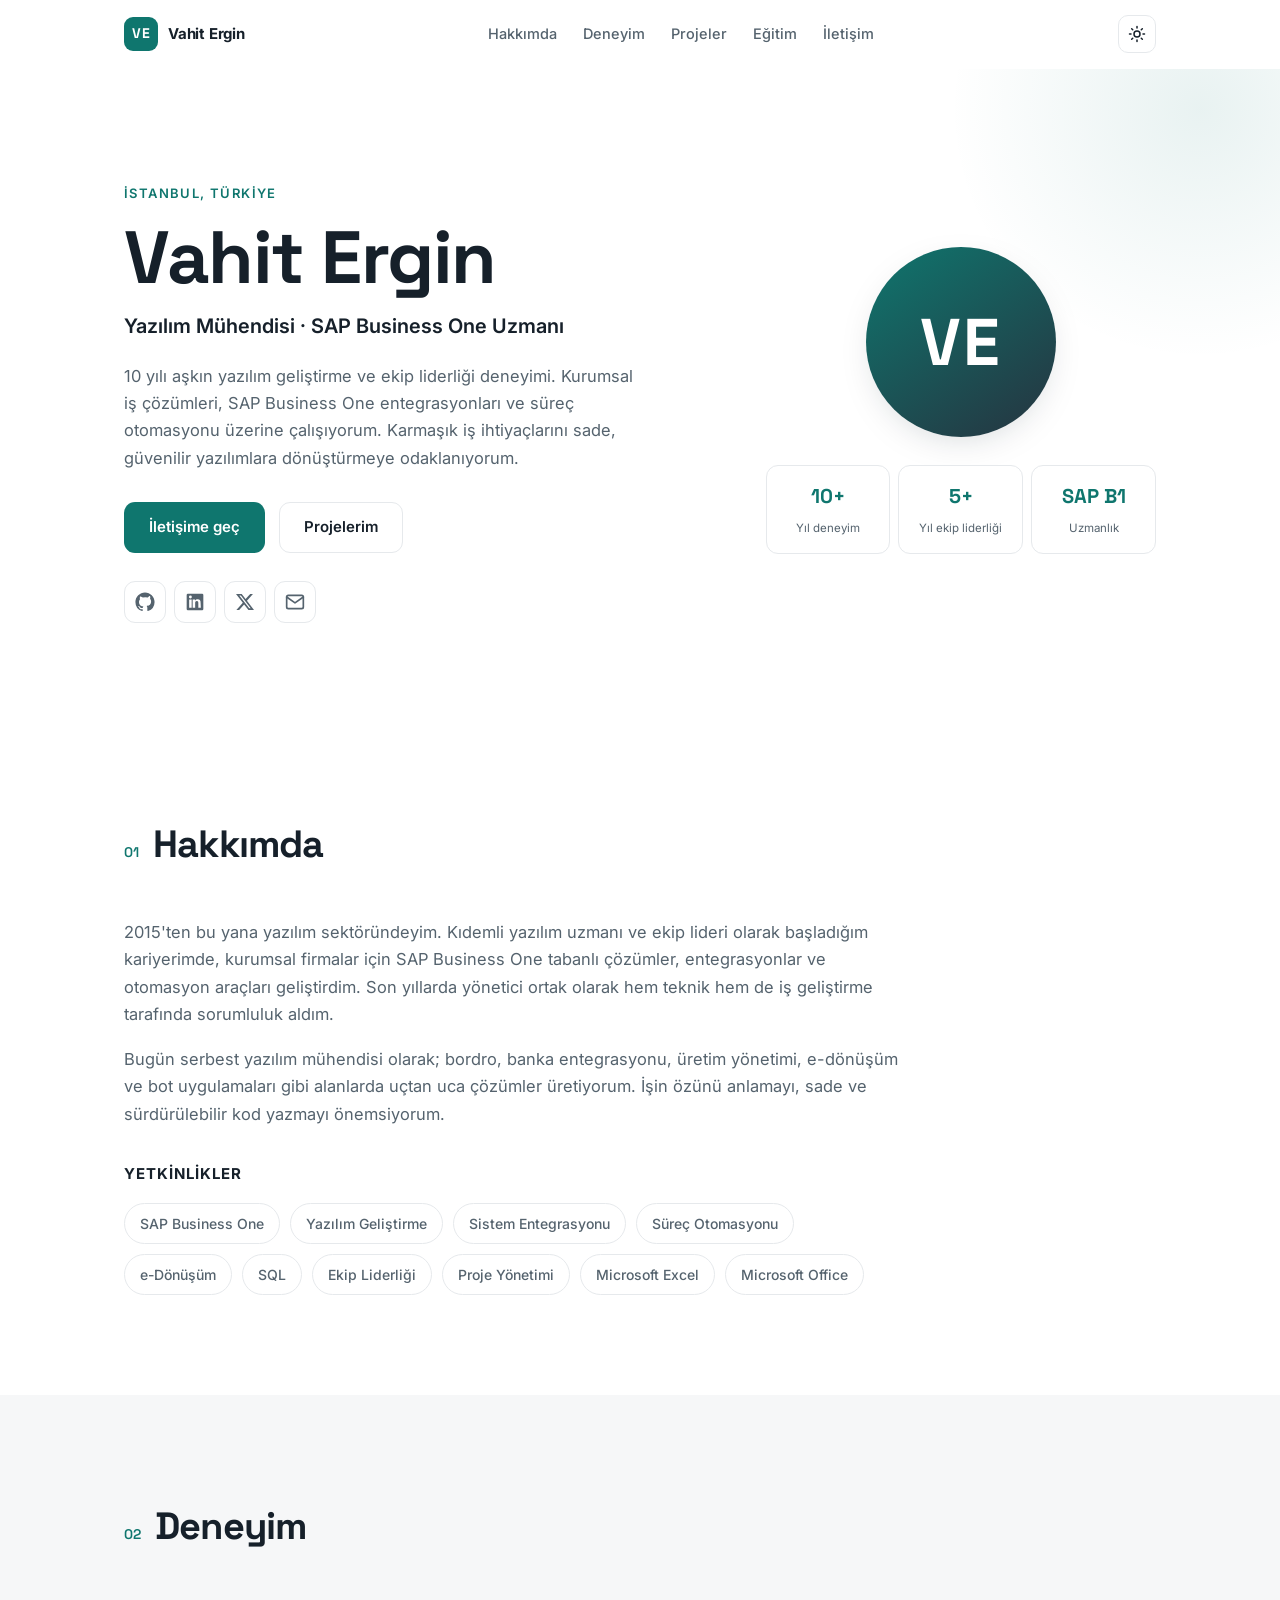
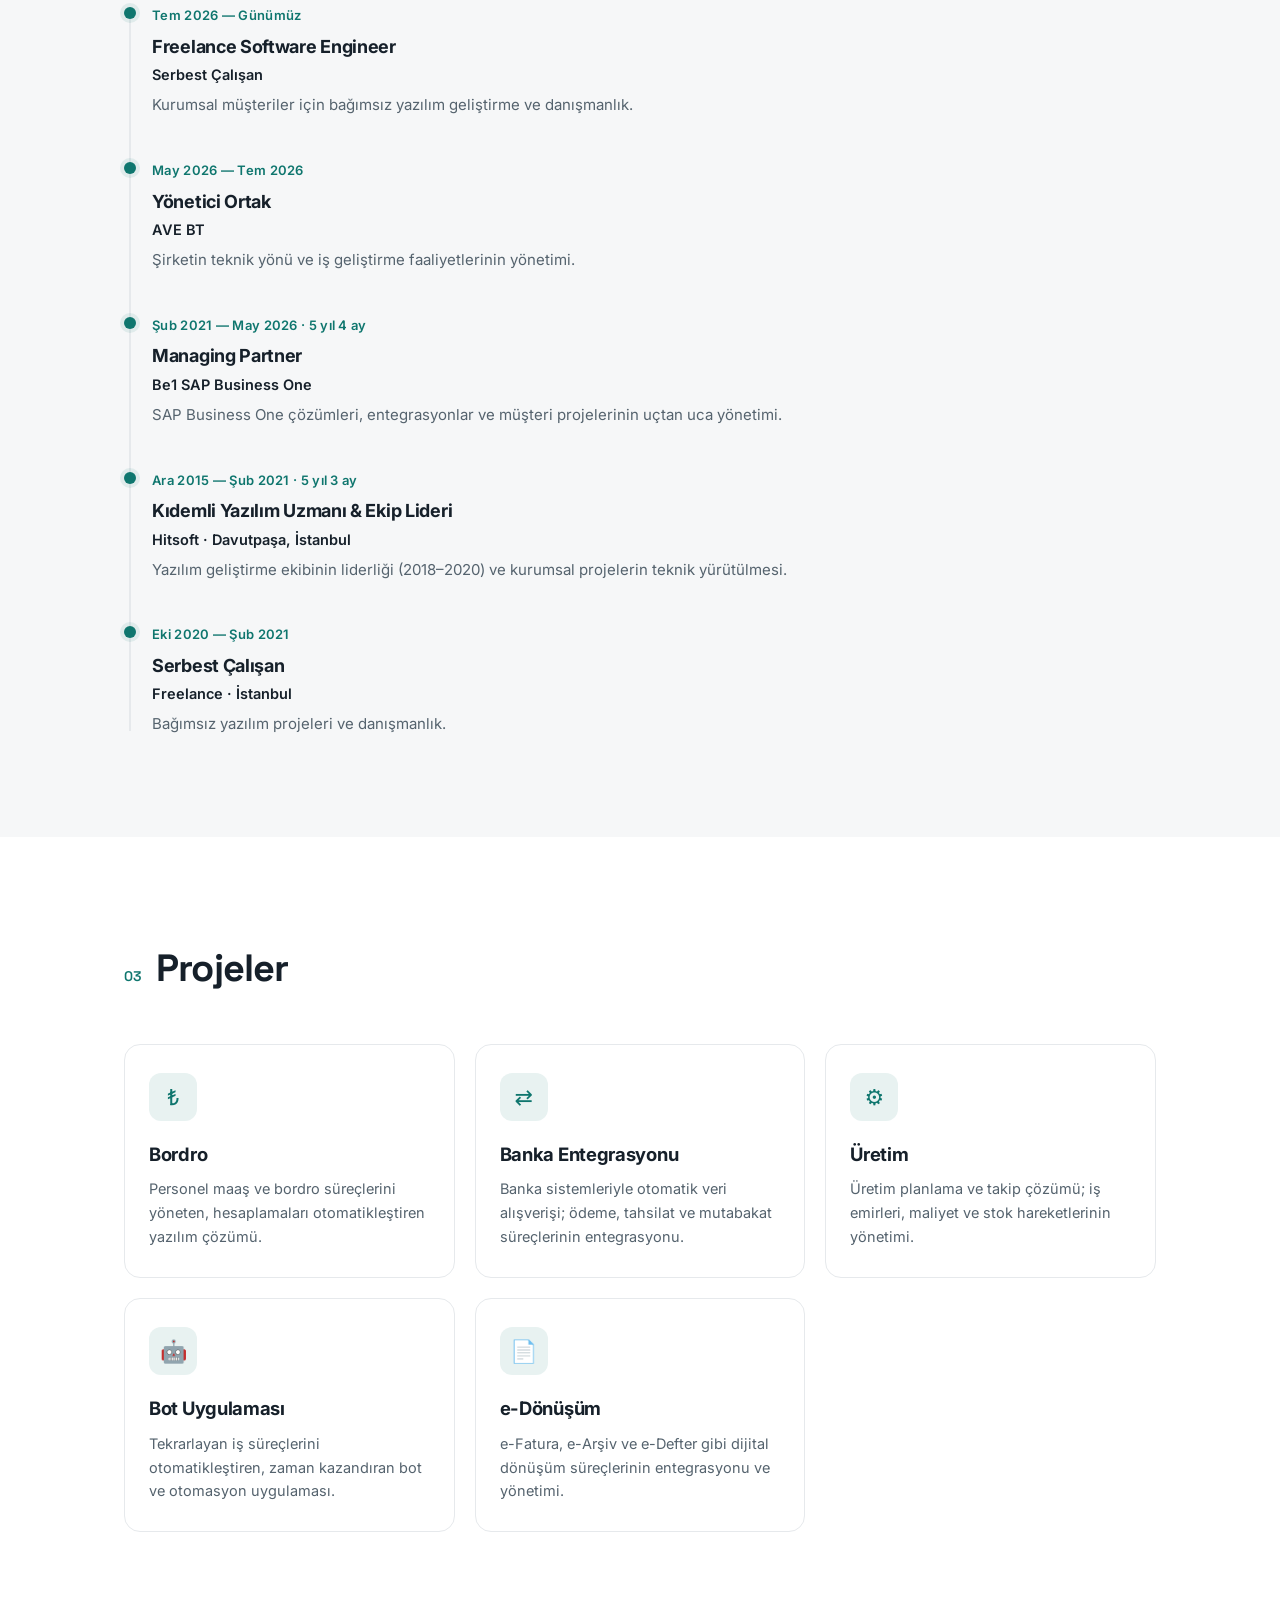
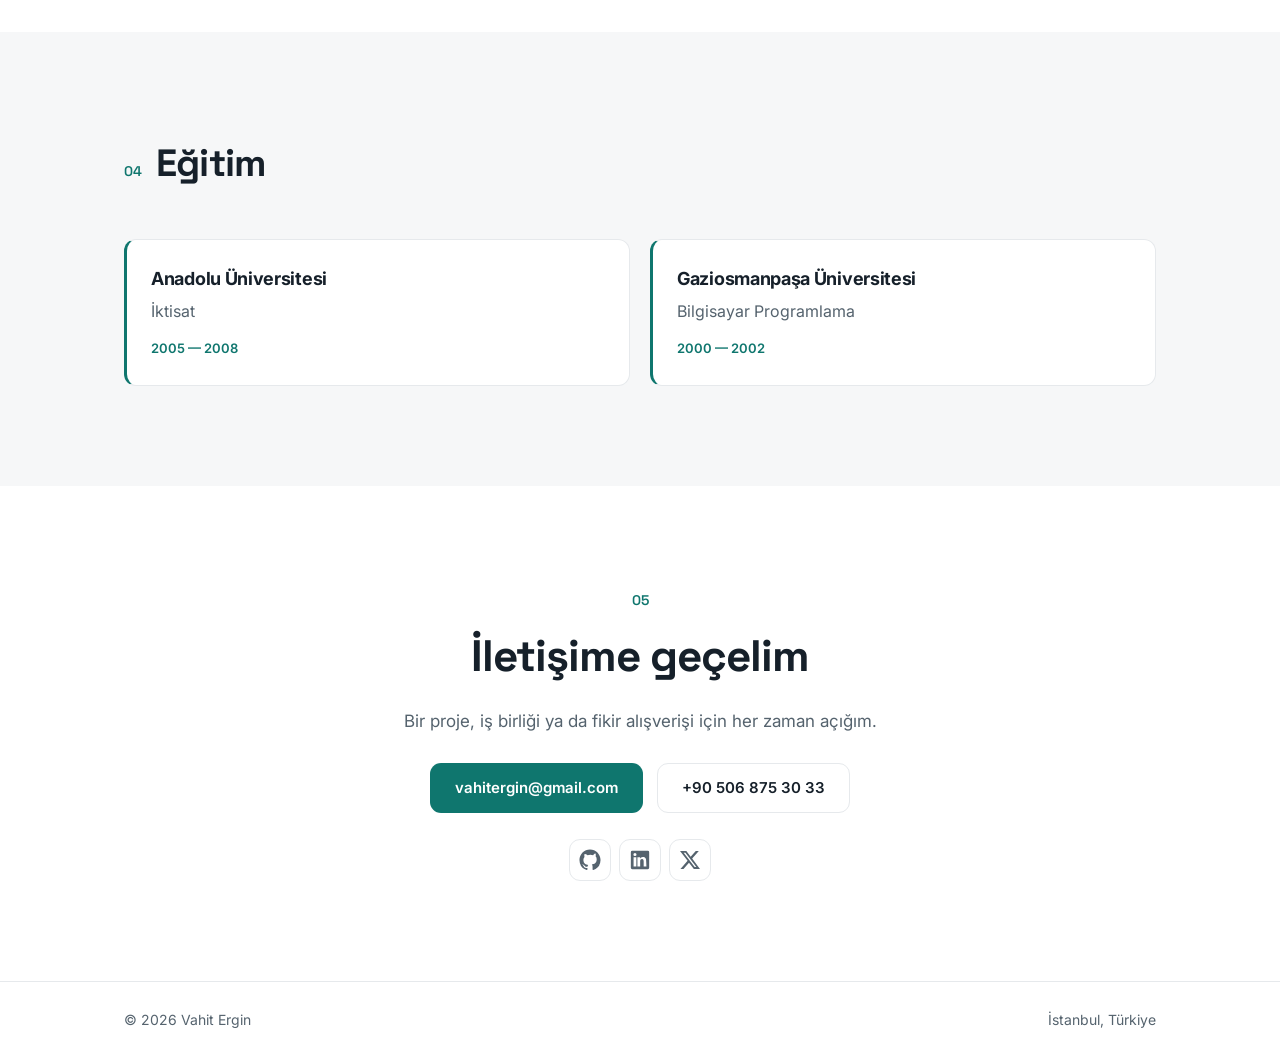
==== index.html @ 6dd12642 "İletişim bölümündeki LinkedIn bağlantısını da özel URL'ye güncelle Hero bölümündeki link daha önce i" ====
<!DOCTYPE html>
<html lang="tr">
<head>
  <meta charset="UTF-8" />
  <meta name="viewport" content="width=device-width, initial-scale=1.0" />
  <title>Vahit Ergin — SAP Business One Danışmanı &amp; Yazılım Mühendisi</title>
  <meta name="description" content="SAP Business One danışmanlığı, entegrasyon, add-on geliştirme ve e-dönüşüm çözümleri. 10+ yıl deneyim. İstanbul." />
  <meta name="author" content="Vahit Ergin" />

  <!-- Open Graph -->
  <meta property="og:type" content="website" />
  <meta property="og:title" content="Vahit Ergin — SAP Business One Danışmanı &amp; Yazılım Mühendisi" />
  <meta property="og:description" content="SAP Business One danışmanlığı, entegrasyon, add-on geliştirme ve e-dönüşüm çözümleri. 10+ yıl deneyim. İstanbul." />

  <link rel="preconnect" href="https://fonts.googleapis.com" />
  <link rel="preconnect" href="https://fonts.gstatic.com" crossorigin />
  <link href="https://fonts.googleapis.com/css2?family=Inter:wght@400;500;600;700;800&family=Space+Grotesk:wght@500;600;700&display=swap" rel="stylesheet" />
  <link rel="stylesheet" href="styles.css" />
  <link rel="icon" href="data:image/svg+xml,<svg xmlns='http://www.w3.org/2000/svg' viewBox='0 0 100 100'><rect width='100' height='100' rx='22' fill='%230f766e'/><text x='50' y='68' font-size='52' font-family='Arial' font-weight='bold' fill='white' text-anchor='middle'>VE</text></svg>" />
</head>
<body>
  <!-- ===== NAV ===== -->
  <header class="nav" id="nav">
    <div class="container nav__inner">
      <a href="#top" class="nav__brand">
        <span class="nav__mark">VE</span>
        <span class="nav__name">Vahit Ergin</span>
      </a>
      <nav class="nav__links">
        <a href="#hakkimda">Hakkımda</a>
        <a href="#deneyim">Deneyim</a>
        <a href="#projeler">Projeler</a>
        <a href="#egitim">Eğitim</a>
        <a href="#iletisim">İletişim</a>
      </nav>
      <button class="theme-toggle" id="themeToggle" aria-label="Temayı değiştir">
        <svg class="theme-toggle__sun" width="18" height="18" viewBox="0 0 24 24" fill="none" stroke="currentColor" stroke-width="2" stroke-linecap="round"><circle cx="12" cy="12" r="4"/><path d="M12 2v2M12 20v2M4.9 4.9l1.4 1.4M17.7 17.7l1.4 1.4M2 12h2M20 12h2M4.9 19.1l1.4-1.4M17.7 6.3l1.4-1.4"/></svg>
        <svg class="theme-toggle__moon" width="18" height="18" viewBox="0 0 24 24" fill="none" stroke="currentColor" stroke-width="2" stroke-linecap="round" stroke-linejoin="round"><path d="M21 12.8A9 9 0 1 1 11.2 3a7 7 0 0 0 9.8 9.8z"/></svg>
      </button>
    </div>
  </header>

  <main id="top">
    <!-- ===== HERO ===== -->
    <section class="hero">
      <div class="container hero__inner">
        <div class="hero__text reveal">
          <p class="hero__eyebrow">İstanbul, Türkiye</p>
          <h1 class="hero__title">Vahit Ergin</h1>
          <p class="hero__role">Yazılım Mühendisi · SAP Business One Uzmanı</p>
          <p class="hero__lead">
            10 yılı aşkın yazılım geliştirme ve ekip liderliği deneyimi. Kurumsal
            iş çözümleri, SAP Business One entegrasyonları ve süreç otomasyonu
            üzerine çalışıyorum. Karmaşık iş ihtiyaçlarını sade, güvenilir
            yazılımlara dönüştürmeye odaklanıyorum.
          </p>
          <div class="hero__actions">
            <a class="btn btn--primary" href="#iletisim">İletişime geç</a>
            <a class="btn btn--ghost" href="#projeler">Projelerim</a>
          </div>
          <div class="hero__socials">
            <a href="https://github.com/VahitErgin" target="_blank" rel="noopener" aria-label="GitHub">
              <svg width="20" height="20" viewBox="0 0 24 24" fill="currentColor"><path d="M12 .5C5.7.5.5 5.7.5 12a11.5 11.5 0 0 0 7.9 10.9c.6.1.8-.2.8-.5v-1.7c-3.2.7-3.9-1.5-3.9-1.5-.5-1.3-1.3-1.7-1.3-1.7-1.1-.7.1-.7.1-.7 1.2.1 1.8 1.2 1.8 1.2 1 1.8 2.8 1.3 3.5 1 .1-.8.4-1.3.7-1.6-2.6-.3-5.3-1.3-5.3-5.7 0-1.3.5-2.3 1.2-3.1-.1-.3-.5-1.5.1-3.1 0 0 1-.3 3.3 1.2a11.5 11.5 0 0 1 6 0C17 4.6 18 4.9 18 4.9c.6 1.6.2 2.8.1 3.1.8.8 1.2 1.8 1.2 3.1 0 4.4-2.7 5.4-5.3 5.7.4.4.8 1.1.8 2.2v3.3c0 .3.2.6.8.5A11.5 11.5 0 0 0 23.5 12C23.5 5.7 18.3.5 12 .5z"/></svg>
            </a>
            <a href="https://www.linkedin.com/in/vahitergin" target="_blank" rel="noopener" aria-label="LinkedIn">
              <svg width="20" height="20" viewBox="0 0 24 24" fill="currentColor"><path d="M20.5 2h-17A1.5 1.5 0 0 0 2 3.5v17A1.5 1.5 0 0 0 3.5 22h17a1.5 1.5 0 0 0 1.5-1.5v-17A1.5 1.5 0 0 0 20.5 2zM8 19H5V9h3zM6.5 7.7a1.7 1.7 0 1 1 0-3.4 1.7 1.7 0 0 1 0 3.4zM19 19h-3v-5.3c0-1.3 0-2.9-1.8-2.9s-2 1.4-2 2.8V19h-3V9h2.9v1.4h.04c.4-.8 1.4-1.6 2.9-1.6 3.1 0 3.7 2 3.7 4.7z"/></svg>
            </a>
            <a href="https://x.com/vahitergin1" target="_blank" rel="noopener" aria-label="X (Twitter)">
              <svg width="18" height="18" viewBox="0 0 24 24" fill="currentColor"><path d="M18.9 1.2h3.7l-8 9.1 9.4 12.5h-7.4l-5.8-7.6-6.6 7.6H.5l8.6-9.8L0 1.2h7.6l5.2 6.9zm-1.3 19.2h2L6.5 3.3H4.4z"/></svg>
            </a>
            <a href="mailto:vahitergin@gmail.com" aria-label="E-posta">
              <svg width="20" height="20" viewBox="0 0 24 24" fill="none" stroke="currentColor" stroke-width="2" stroke-linecap="round" stroke-linejoin="round"><rect x="2" y="4" width="20" height="16" rx="2"/><path d="m2 6 10 7L22 6"/></svg>
            </a>
          </div>
        </div>
        <div class="hero__aside reveal">
          <div class="avatar">VE</div>
          <ul class="stats">
            <li><strong>10+</strong><span>Yıl deneyim</span></li>
            <li><strong>5+</strong><span>Yıl ekip liderliği</span></li>
            <li><strong>SAP B1</strong><span>Uzmanlık</span></li>
          </ul>
        </div>
      </div>
    </section>

    <!-- ===== HAKKIMDA ===== -->
    <section id="hakkimda" class="section">
      <div class="container">
        <div class="section__head reveal">
          <span class="section__tag">01</span>
          <h2>Hakkımda</h2>
        </div>
        <div class="about reveal">
          <p>
            2015'ten bu yana yazılım sektöründeyim. Kıdemli yazılım uzmanı ve ekip
            lideri olarak başladığım kariyerimde, kurumsal firmalar için SAP
            Business One tabanlı çözümler, entegrasyonlar ve otomasyon araçları
            geliştirdim. Son yıllarda yönetici ortak olarak hem teknik hem de iş
            geliştirme tarafında sorumluluk aldım.
          </p>
          <p>
            Bugün serbest yazılım mühendisi olarak; bordro, banka entegrasyonu,
            üretim yönetimi, e-dönüşüm ve bot uygulamaları gibi alanlarda uçtan
            uca çözümler üretiyorum. İşin özünü anlamayı, sade ve sürdürülebilir
            kod yazmayı önemsiyorum.
          </p>
          <div class="skills">
            <h3>Yetkinlikler</h3>
            <ul class="tags">
              <li>SAP Business One</li>
              <li>Yazılım Geliştirme</li>
              <li>Sistem Entegrasyonu</li>
              <li>Süreç Otomasyonu</li>
              <li>e-Dönüşüm</li>
              <li>SQL</li>
              <li>Ekip Liderliği</li>
              <li>Proje Yönetimi</li>
              <li>Microsoft Excel</li>
              <li>Microsoft Office</li>
            </ul>
          </div>
        </div>
      </div>
    </section>

    <!-- ===== DENEYİM ===== -->
    <section id="deneyim" class="section section--alt">
      <div class="container">
        <div class="section__head reveal">
          <span class="section__tag">02</span>
          <h2>Deneyim</h2>
        </div>
        <ol class="timeline">
          <li class="timeline__item reveal">
            <div class="timeline__dot"></div>
            <div class="timeline__body">
              <span class="timeline__date">Tem 2026 — Günümüz</span>
              <h3>Freelance Software Engineer</h3>
              <p class="timeline__org">Serbest Çalışan</p>
              <p>Kurumsal müşteriler için bağımsız yazılım geliştirme ve danışmanlık.</p>
            </div>
          </li>
          <li class="timeline__item reveal">
            <div class="timeline__dot"></div>
            <div class="timeline__body">
              <span class="timeline__date">May 2026 — Tem 2026</span>
              <h3>Yönetici Ortak</h3>
              <p class="timeline__org">AVE BT</p>
              <p>Şirketin teknik yönü ve iş geliştirme faaliyetlerinin yönetimi.</p>
            </div>
          </li>
          <li class="timeline__item reveal">
            <div class="timeline__dot"></div>
            <div class="timeline__body">
              <span class="timeline__date">Şub 2021 — May 2026 · 5 yıl 4 ay</span>
              <h3>Managing Partner</h3>
              <p class="timeline__org">Be1 SAP Business One</p>
              <p>SAP Business One çözümleri, entegrasyonlar ve müşteri projelerinin uçtan uca yönetimi.</p>
            </div>
          </li>
          <li class="timeline__item reveal">
            <div class="timeline__dot"></div>
            <div class="timeline__body">
              <span class="timeline__date">Ara 2015 — Şub 2021 · 5 yıl 3 ay</span>
              <h3>Kıdemli Yazılım Uzmanı &amp; Ekip Lideri</h3>
              <p class="timeline__org">Hitsoft · Davutpaşa, İstanbul</p>
              <p>Yazılım geliştirme ekibinin liderliği (2018–2020) ve kurumsal projelerin teknik yürütülmesi.</p>
            </div>
          </li>
          <li class="timeline__item reveal">
            <div class="timeline__dot"></div>
            <div class="timeline__body">
              <span class="timeline__date">Eki 2020 — Şub 2021</span>
              <h3>Serbest Çalışan</h3>
              <p class="timeline__org">Freelance · İstanbul</p>
              <p>Bağımsız yazılım projeleri ve danışmanlık.</p>
            </div>
          </li>
        </ol>
      </div>
    </section>

    <!-- ===== PROJELER ===== -->
    <section id="projeler" class="section">
      <div class="container">
        <div class="section__head reveal">
          <span class="section__tag">03</span>
          <h2>Projeler</h2>
        </div>
        <div class="projects">
          <article class="card reveal">
            <div class="card__icon">₺</div>
            <h3>Bordro</h3>
            <p>Personel maaş ve bordro süreçlerini yöneten, hesaplamaları otomatikleştiren yazılım çözümü.</p>
          </article>
          <article class="card reveal">
            <div class="card__icon">⇄</div>
            <h3>Banka Entegrasyonu</h3>
            <p>Banka sistemleriyle otomatik veri alışverişi; ödeme, tahsilat ve mutabakat süreçlerinin entegrasyonu.</p>
          </article>
          <article class="card reveal">
            <div class="card__icon">⚙</div>
            <h3>Üretim</h3>
            <p>Üretim planlama ve takip çözümü; iş emirleri, maliyet ve stok hareketlerinin yönetimi.</p>
          </article>
          <article class="card reveal">
            <div class="card__icon">🤖</div>
            <h3>Bot Uygulaması</h3>
            <p>Tekrarlayan iş süreçlerini otomatikleştiren, zaman kazandıran bot ve otomasyon uygulaması.</p>
          </article>
          <article class="card reveal">
            <div class="card__icon">📄</div>
            <h3>e-Dönüşüm</h3>
            <p>e-Fatura, e-Arşiv ve e-Defter gibi dijital dönüşüm süreçlerinin entegrasyonu ve yönetimi.</p>
          </article>
        </div>
      </div>
    </section>

    <!-- ===== EĞİTİM ===== -->
    <section id="egitim" class="section section--alt">
      <div class="container">
        <div class="section__head reveal">
          <span class="section__tag">04</span>
          <h2>Eğitim</h2>
        </div>
        <div class="edu">
          <div class="edu__item reveal">
            <h3>Anadolu Üniversitesi</h3>
            <p class="edu__field">İktisat</p>
            <span class="edu__date">2005 — 2008</span>
          </div>
          <div class="edu__item reveal">
            <h3>Gaziosmanpaşa Üniversitesi</h3>
            <p class="edu__field">Bilgisayar Programlama</p>
            <span class="edu__date">2000 — 2002</span>
          </div>
        </div>
      </div>
    </section>

    <!-- ===== İLETİŞİM ===== -->
    <section id="iletisim" class="section">
      <div class="container">
        <div class="contact reveal">
          <span class="section__tag">05</span>
          <h2>İletişime geçelim</h2>
          <p>Bir proje, iş birliği ya da fikir alışverişi için her zaman açığım.</p>
          <div class="contact__actions">
            <a class="btn btn--primary" href="mailto:vahitergin@gmail.com">vahitergin@gmail.com</a>
            <a class="btn btn--ghost" href="tel:+905068753033">+90 506 875 30 33</a>
          </div>
          <div class="hero__socials contact__socials">
            <a href="https://github.com/VahitErgin" target="_blank" rel="noopener" aria-label="GitHub">
              <svg width="22" height="22" viewBox="0 0 24 24" fill="currentColor"><path d="M12 .5C5.7.5.5 5.7.5 12a11.5 11.5 0 0 0 7.9 10.9c.6.1.8-.2.8-.5v-1.7c-3.2.7-3.9-1.5-3.9-1.5-.5-1.3-1.3-1.7-1.3-1.7-1.1-.7.1-.7.1-.7 1.2.1 1.8 1.2 1.8 1.2 1 1.8 2.8 1.3 3.5 1 .1-.8.4-1.3.7-1.6-2.6-.3-5.3-1.3-5.3-5.7 0-1.3.5-2.3 1.2-3.1-.1-.3-.5-1.5.1-3.1 0 0 1-.3 3.3 1.2a11.5 11.5 0 0 1 6 0C17 4.6 18 4.9 18 4.9c.6 1.6.2 2.8.1 3.1.8.8 1.2 1.8 1.2 3.1 0 4.4-2.7 5.4-5.3 5.7.4.4.8 1.1.8 2.2v3.3c0 .3.2.6.8.5A11.5 11.5 0 0 0 23.5 12C23.5 5.7 18.3.5 12 .5z"/></svg>
            </a>
            <a href="https://www.linkedin.com/in/vahitergin" target="_blank" rel="noopener" aria-label="LinkedIn">
              <svg width="22" height="22" viewBox="0 0 24 24" fill="currentColor"><path d="M20.5 2h-17A1.5 1.5 0 0 0 2 3.5v17A1.5 1.5 0 0 0 3.5 22h17a1.5 1.5 0 0 0 1.5-1.5v-17A1.5 1.5 0 0 0 20.5 2zM8 19H5V9h3zM6.5 7.7a1.7 1.7 0 1 1 0-3.4 1.7 1.7 0 0 1 0 3.4zM19 19h-3v-5.3c0-1.3 0-2.9-1.8-2.9s-2 1.4-2 2.8V19h-3V9h2.9v1.4h.04c.4-.8 1.4-1.6 2.9-1.6 3.1 0 3.7 2 3.7 4.7z"/></svg>
            </a>
            <a href="https://x.com/vahitergin1" target="_blank" rel="noopener" aria-label="X (Twitter)">
              <svg width="20" height="20" viewBox="0 0 24 24" fill="currentColor"><path d="M18.9 1.2h3.7l-8 9.1 9.4 12.5h-7.4l-5.8-7.6-6.6 7.6H.5l8.6-9.8L0 1.2h7.6l5.2 6.9zm-1.3 19.2h2L6.5 3.3H4.4z"/></svg>
            </a>
          </div>
        </div>
      </div>
    </section>
  </main>

  <footer class="footer">
    <div class="container footer__inner">
      <span>© <span id="year"></span> Vahit Ergin</span>
      <span>İstanbul, Türkiye</span>
    </div>
  </footer>

  <script src="script.js"></script>
</body>
</html>
---- styles.css ----
/* ===== Tema değişkenleri ===== */
:root {
  --bg: #ffffff;
  --bg-alt: #f6f7f8;
  --surface: #ffffff;
  --text: #16202a;
  --text-soft: #55636e;
  --border: #e6e9ec;
  --accent: #0f766e;
  --accent-soft: #0f766e18;
  --brand-dark: #26333f;
  --shadow: 0 10px 40px -18px rgba(16, 32, 42, 0.28);
  --radius: 16px;
}

:root[data-theme="dark"] {
  --bg: #10161c;
  --bg-alt: #141c24;
  --surface: #172029;
  --text: #eaf0f4;
  --text-soft: #9bacb8;
  --border: #26313c;
  --accent: #2dd4bf;
  --accent-soft: #2dd4bf1f;
  --brand-dark: #0b1116;
  --shadow: 0 16px 50px -20px rgba(0, 0, 0, 0.6);
}

* { box-sizing: border-box; margin: 0; padding: 0; }

html { scroll-behavior: smooth; scroll-padding-top: 90px; }

body {
  font-family: "Inter", system-ui, -apple-system, "Segoe UI", sans-serif;
  background: var(--bg);
  color: var(--text);
  line-height: 1.65;
  -webkit-font-smoothing: antialiased;
  transition: background 0.3s ease, color 0.3s ease;
}

a { color: inherit; text-decoration: none; }

.container {
  width: 100%;
  max-width: 1080px;
  margin: 0 auto;
  padding: 0 24px;
}

/* ===== Nav ===== */
.nav {
  position: sticky;
  top: 0;
  z-index: 50;
  background: color-mix(in srgb, var(--bg) 82%, transparent);
  backdrop-filter: saturate(160%) blur(14px);
  border-bottom: 1px solid transparent;
  transition: border-color 0.3s ease, background 0.3s ease;
}
.nav.is-scrolled { border-bottom-color: var(--border); }

.nav__inner {
  display: flex;
  align-items: center;
  justify-content: space-between;
  height: 68px;
}
.nav__brand { display: flex; align-items: center; gap: 10px; font-weight: 700; }
.nav__mark {
  display: grid;
  place-items: center;
  width: 34px; height: 34px;
  border-radius: 9px;
  background: var(--accent);
  color: #fff;
  font-family: "Space Grotesk", sans-serif;
  font-size: 14px;
  letter-spacing: 0.5px;
}
.nav__name { font-size: 15px; letter-spacing: -0.2px; }

.nav__links { display: flex; gap: 26px; }
.nav__links a {
  font-size: 14.5px;
  color: var(--text-soft);
  font-weight: 500;
  transition: color 0.2s ease;
}
.nav__links a:hover { color: var(--accent); }

.theme-toggle {
  display: grid;
  place-items: center;
  width: 38px; height: 38px;
  border-radius: 10px;
  border: 1px solid var(--border);
  background: var(--surface);
  color: var(--text);
  cursor: pointer;
  transition: border-color 0.2s ease, transform 0.15s ease;
}
.theme-toggle:hover { border-color: var(--accent); transform: translateY(-1px); }
.theme-toggle__moon { display: none; }
:root[data-theme="dark"] .theme-toggle__sun { display: none; }
:root[data-theme="dark"] .theme-toggle__moon { display: block; }

/* ===== Hero ===== */
.hero {
  position: relative;
  padding: clamp(60px, 10vw, 110px) 0 clamp(50px, 8vw, 90px);
  overflow: hidden;
}
.hero::before {
  content: "";
  position: absolute;
  top: -220px; right: -180px;
  width: 520px; height: 520px;
  background: radial-gradient(circle, var(--accent-soft), transparent 68%);
  pointer-events: none;
}
.hero__inner {
  display: grid;
  grid-template-columns: 1.5fr 1fr;
  gap: 56px;
  align-items: center;
}
.hero__eyebrow {
  display: inline-block;
  font-size: 13px;
  font-weight: 600;
  letter-spacing: 1.4px;
  text-transform: uppercase;
  color: var(--accent);
  margin-bottom: 16px;
}
.hero__title {
  font-family: "Space Grotesk", sans-serif;
  font-size: clamp(42px, 7vw, 74px);
  line-height: 1.02;
  letter-spacing: -1.5px;
  font-weight: 700;
}
.hero__role {
  margin-top: 14px;
  font-size: clamp(16px, 2.2vw, 20px);
  font-weight: 600;
  color: var(--text);
}
.hero__lead {
  margin-top: 20px;
  max-width: 520px;
  color: var(--text-soft);
  font-size: 16.5px;
}
.hero__actions { display: flex; gap: 14px; margin-top: 30px; flex-wrap: wrap; }

.btn {
  display: inline-flex;
  align-items: center;
  justify-content: center;
  padding: 12px 24px;
  border-radius: 11px;
  font-weight: 600;
  font-size: 15px;
  border: 1px solid transparent;
  cursor: pointer;
  transition: transform 0.15s ease, box-shadow 0.2s ease, background 0.2s ease, border-color 0.2s ease;
}
.btn--primary { background: var(--accent); color: #fff; }
.btn--primary:hover { transform: translateY(-2px); box-shadow: 0 12px 26px -12px var(--accent); }
.btn--ghost { border-color: var(--border); color: var(--text); background: var(--surface); }
.btn--ghost:hover { border-color: var(--accent); color: var(--accent); transform: translateY(-2px); }

.hero__socials { display: flex; gap: 8px; margin-top: 28px; }
.hero__socials a {
  display: grid;
  place-items: center;
  width: 42px; height: 42px;
  border-radius: 11px;
  border: 1px solid var(--border);
  background: var(--surface);
  color: var(--text-soft);
  transition: color 0.2s ease, border-color 0.2s ease, transform 0.15s ease;
}
.hero__socials a:hover { color: var(--accent); border-color: var(--accent); transform: translateY(-2px); }

.hero__aside { display: flex; flex-direction: column; align-items: center; gap: 28px; }
.avatar {
  width: 190px; height: 190px;
  border-radius: 50%;
  display: grid;
  place-items: center;
  font-family: "Space Grotesk", sans-serif;
  font-size: 66px;
  font-weight: 700;
  color: #fff;
  letter-spacing: 2px;
  background: linear-gradient(145deg, var(--accent), var(--brand-dark));
  box-shadow: var(--shadow);
}
.stats {
  list-style: none;
  display: flex;
  gap: 8px;
  width: 100%;
}
.stats li {
  flex: 1;
  text-align: center;
  padding: 14px 6px;
  background: var(--surface);
  border: 1px solid var(--border);
  border-radius: 12px;
}
.stats strong {
  display: block;
  font-family: "Space Grotesk", sans-serif;
  font-size: 20px;
  color: var(--accent);
}
.stats span { font-size: 11.5px; color: var(--text-soft); }

/* ===== Sections ===== */
.section { padding: clamp(60px, 9vw, 100px) 0; }
.section--alt { background: var(--bg-alt); }

.section__head { display: flex; align-items: baseline; gap: 14px; margin-bottom: 44px; }
.section__tag {
  font-family: "Space Grotesk", sans-serif;
  font-size: 14px;
  color: var(--accent);
  font-weight: 600;
}
.section__head h2 {
  font-family: "Space Grotesk", sans-serif;
  font-size: clamp(26px, 4vw, 38px);
  letter-spacing: -0.8px;
}

.about { max-width: 780px; }
.about p { color: var(--text-soft); font-size: 16.5px; margin-bottom: 18px; }
.skills { margin-top: 34px; }
.skills h3 { font-size: 15px; text-transform: uppercase; letter-spacing: 1px; color: var(--text); margin-bottom: 16px; }
.tags { list-style: none; display: flex; flex-wrap: wrap; gap: 10px; }
.tags li {
  padding: 8px 15px;
  background: var(--surface);
  border: 1px solid var(--border);
  border-radius: 999px;
  font-size: 14px;
  font-weight: 500;
  color: var(--text-soft);
  transition: border-color 0.2s ease, color 0.2s ease;
}
.tags li:hover { border-color: var(--accent); color: var(--accent); }

/* ===== Timeline ===== */
.timeline { list-style: none; position: relative; padding-left: 28px; }
.timeline::before {
  content: "";
  position: absolute;
  left: 5px; top: 6px; bottom: 6px;
  width: 2px;
  background: var(--border);
}
.timeline__item { position: relative; padding-bottom: 38px; }
.timeline__item:last-child { padding-bottom: 0; }
.timeline__dot {
  position: absolute;
  left: -28px; top: 6px;
  width: 12px; height: 12px;
  border-radius: 50%;
  background: var(--accent);
  box-shadow: 0 0 0 4px var(--accent-soft);
}
.timeline__date { font-size: 13px; font-weight: 600; color: var(--accent); letter-spacing: 0.3px; }
.timeline__body h3 { font-size: 18px; margin-top: 4px; letter-spacing: -0.3px; }
.timeline__org { font-weight: 600; color: var(--text); font-size: 14.5px; margin-top: 2px; }
.timeline__body p:last-child { color: var(--text-soft); font-size: 15px; margin-top: 6px; }

/* ===== Projects ===== */
.projects {
  display: grid;
  grid-template-columns: repeat(auto-fill, minmax(250px, 1fr));
  gap: 20px;
}
.card {
  background: var(--surface);
  border: 1px solid var(--border);
  border-radius: var(--radius);
  padding: 28px 24px;
  transition: transform 0.2s ease, border-color 0.2s ease, box-shadow 0.2s ease;
}
.card:hover { transform: translateY(-4px); border-color: var(--accent); box-shadow: var(--shadow); }
.card__icon {
  display: grid;
  place-items: center;
  width: 48px; height: 48px;
  border-radius: 12px;
  background: var(--accent-soft);
  color: var(--accent);
  font-size: 22px;
  margin-bottom: 18px;
}
.card h3 { font-size: 18.5px; letter-spacing: -0.3px; }
.card p { color: var(--text-soft); font-size: 14.5px; margin-top: 8px; }

/* ===== Education ===== */
.edu { display: grid; grid-template-columns: repeat(auto-fit, minmax(260px, 1fr)); gap: 20px; }
.edu__item {
  background: var(--surface);
  border: 1px solid var(--border);
  border-left: 3px solid var(--accent);
  border-radius: 12px;
  padding: 24px;
}
.edu__item h3 { font-size: 18px; letter-spacing: -0.3px; }
.edu__field { color: var(--text-soft); margin: 4px 0 10px; }
.edu__date { font-size: 13px; font-weight: 600; color: var(--accent); }

/* ===== Contact ===== */
.contact { text-align: center; max-width: 640px; margin: 0 auto; }
.contact h2 {
  font-family: "Space Grotesk", sans-serif;
  font-size: clamp(28px, 5vw, 44px);
  letter-spacing: -1px;
  margin-top: 8px;
}
.contact p { color: var(--text-soft); margin-top: 14px; font-size: 17px; }
.contact__actions { display: flex; gap: 14px; justify-content: center; margin-top: 28px; flex-wrap: wrap; }
.contact__socials { justify-content: center; margin-top: 26px; }

/* ===== Footer ===== */
.footer { border-top: 1px solid var(--border); padding: 26px 0; }
.footer__inner { display: flex; justify-content: space-between; font-size: 14px; color: var(--text-soft); }

/* ===== Reveal animasyonu ===== */
.reveal { opacity: 0; transform: translateY(22px); transition: opacity 0.6s ease, transform 0.6s ease; }
.reveal.is-visible { opacity: 1; transform: none; }

/* ===== Responsive ===== */
@media (max-width: 820px) {
  .hero__inner { grid-template-columns: 1fr; gap: 40px; }
  .hero__aside { order: -1; align-items: flex-start; }
  .avatar { width: 130px; height: 130px; font-size: 46px; }
  .stats { max-width: 340px; }
  .nav__links { display: none; }
}

@media (max-width: 480px) {
  .footer__inner { flex-direction: column; gap: 6px; text-align: center; }
  .contact__actions { flex-direction: column; }
  .btn { width: 100%; }
}

@media (prefers-reduced-motion: reduce) {
  .reveal { opacity: 1; transform: none; transition: none; }
  html { scroll-behavior: auto; }
}
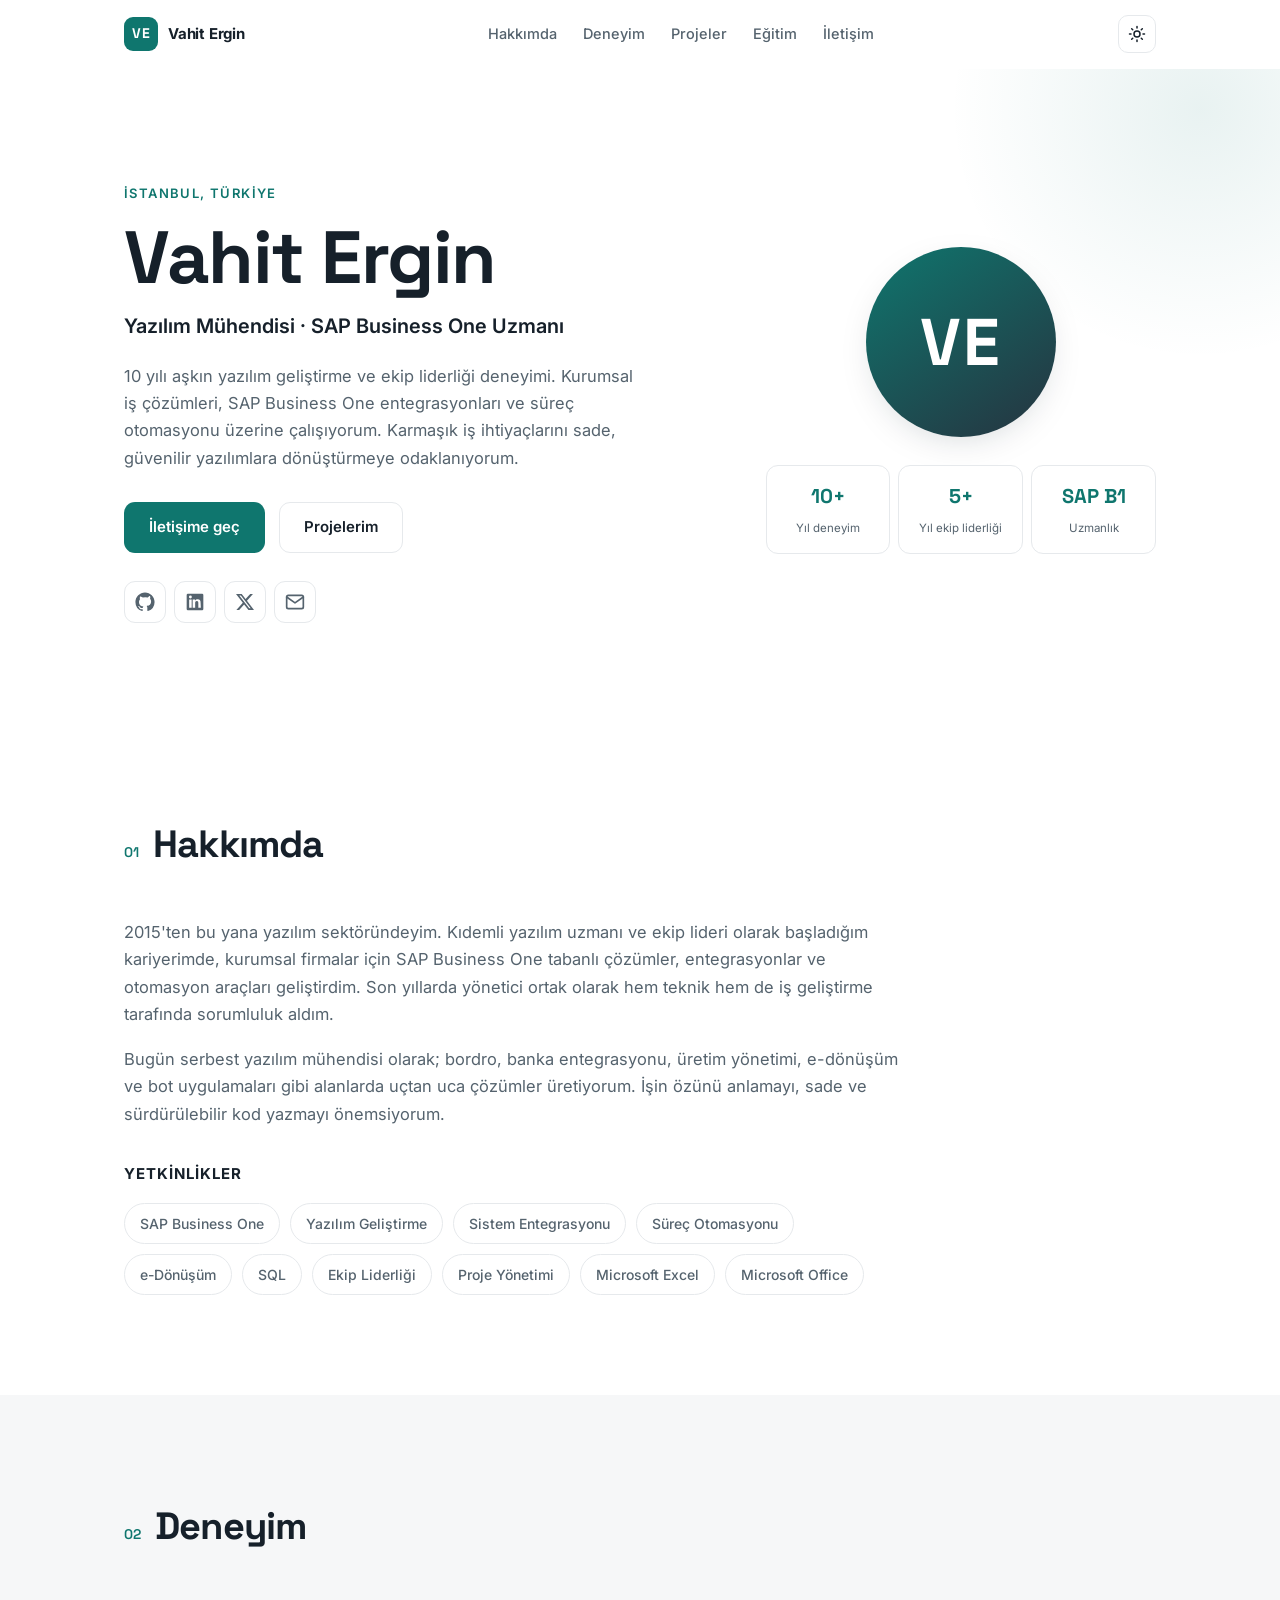
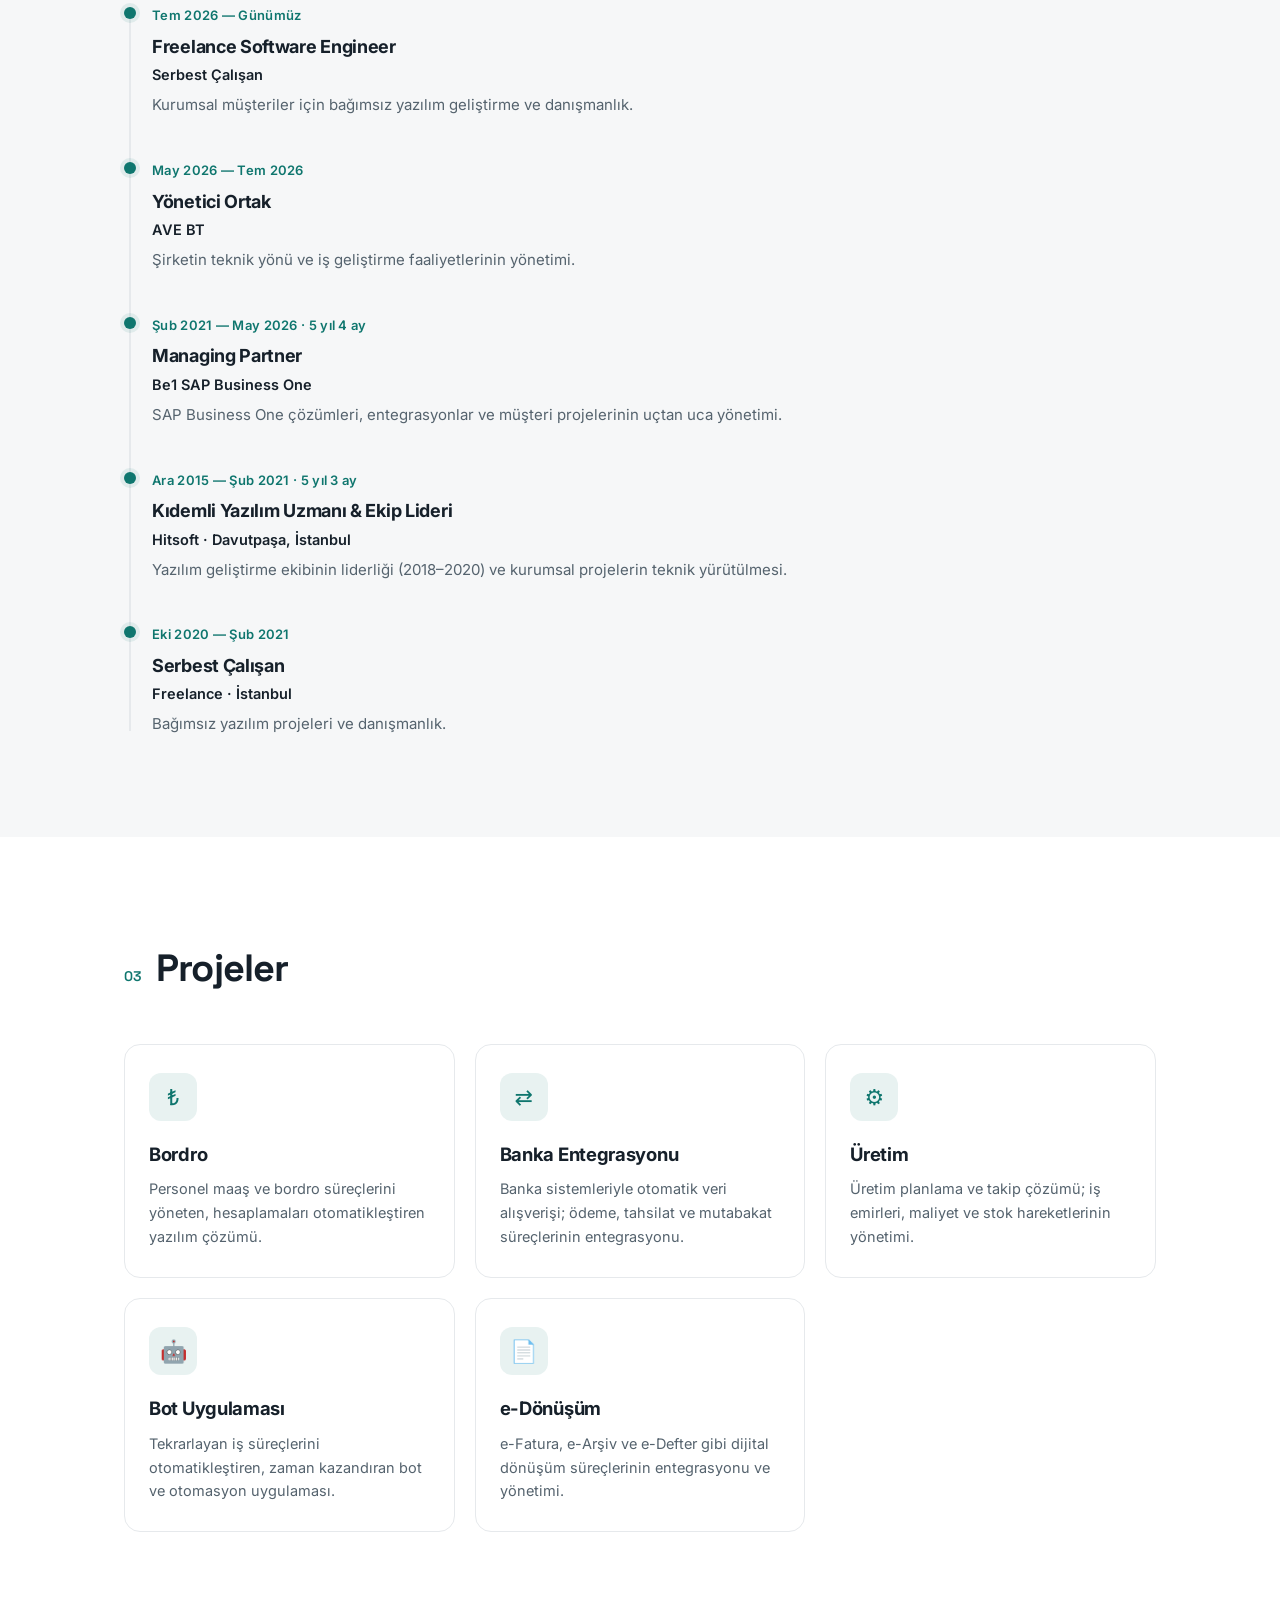
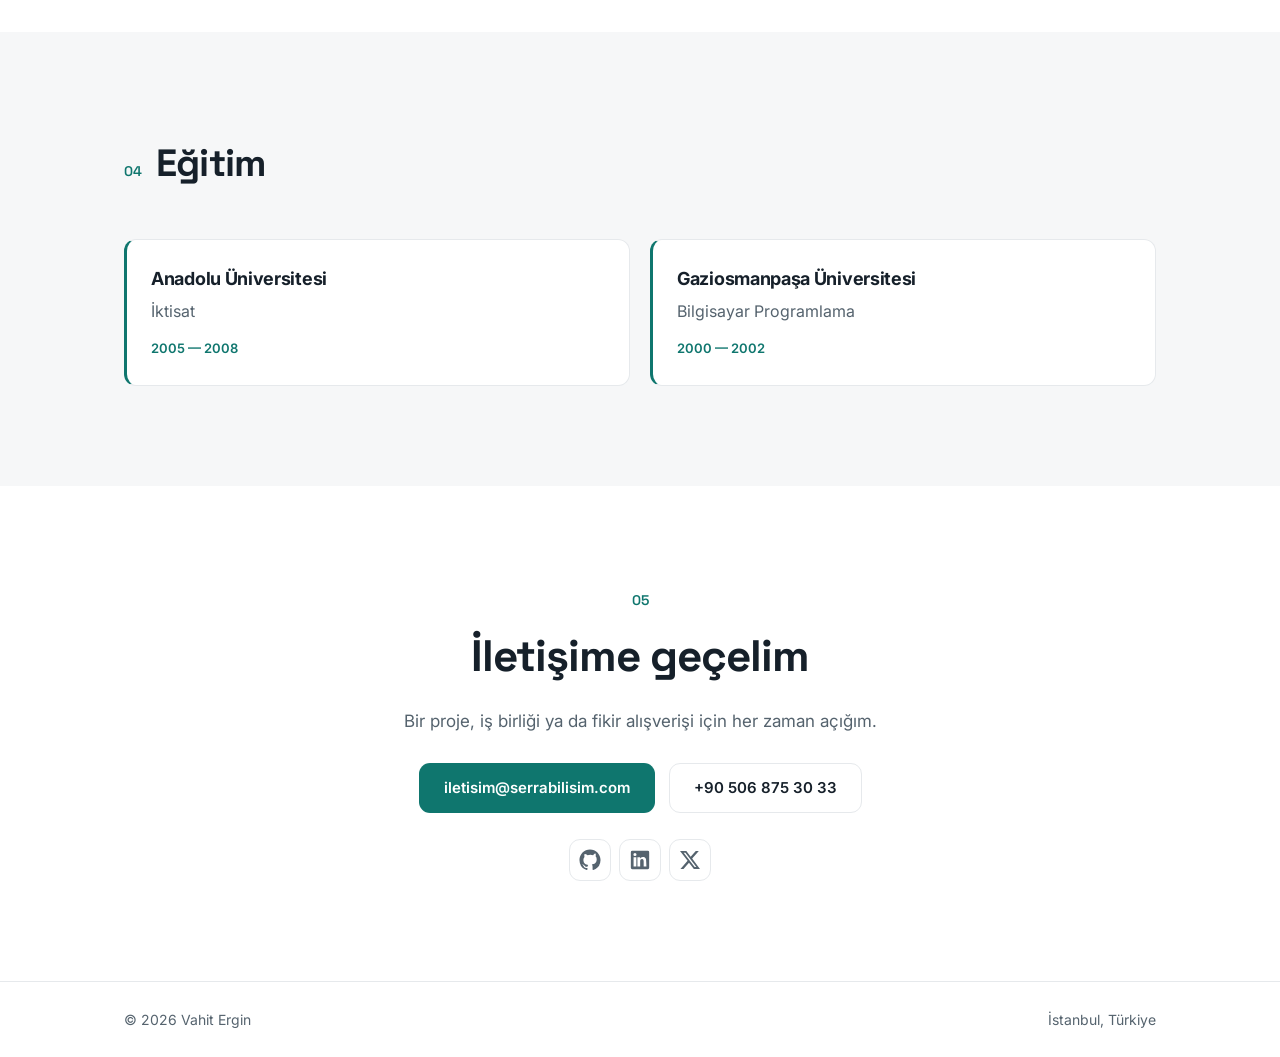
==== commit 94fbf3de: "İletişim e-posta adresini iletisim@serrabilisim.com olarak güncelle Co-Authored-By: Claude Opus 5 <n" ====
--- a/index.html
+++ b/index.html
@@ -68,7 +68,7 @@
             <a href="https://x.com/vahitergin1" target="_blank" rel="noopener" aria-label="X (Twitter)">
               <svg width="18" height="18" viewBox="0 0 24 24" fill="currentColor"><path d="M18.9 1.2h3.7l-8 9.1 9.4 12.5h-7.4l-5.8-7.6-6.6 7.6H.5l8.6-9.8L0 1.2h7.6l5.2 6.9zm-1.3 19.2h2L6.5 3.3H4.4z"/></svg>
             </a>
-            <a href="mailto:vahitergin@gmail.com" aria-label="E-posta">
+            <a href="mailto:iletisim@serrabilisim.com" aria-label="E-posta">
               <svg width="20" height="20" viewBox="0 0 24 24" fill="none" stroke="currentColor" stroke-width="2" stroke-linecap="round" stroke-linejoin="round"><rect x="2" y="4" width="20" height="16" rx="2"/><path d="m2 6 10 7L22 6"/></svg>
             </a>
           </div>
@@ -248,7 +248,7 @@
           <h2>İletişime geçelim</h2>
           <p>Bir proje, iş birliği ya da fikir alışverişi için her zaman açığım.</p>
           <div class="contact__actions">
-            <a class="btn btn--primary" href="mailto:vahitergin@gmail.com">vahitergin@gmail.com</a>
+            <a class="btn btn--primary" href="mailto:iletisim@serrabilisim.com">iletisim@serrabilisim.com</a>
             <a class="btn btn--ghost" href="tel:+905068753033">+90 506 875 30 33</a>
           </div>
           <div class="hero__socials contact__socials">
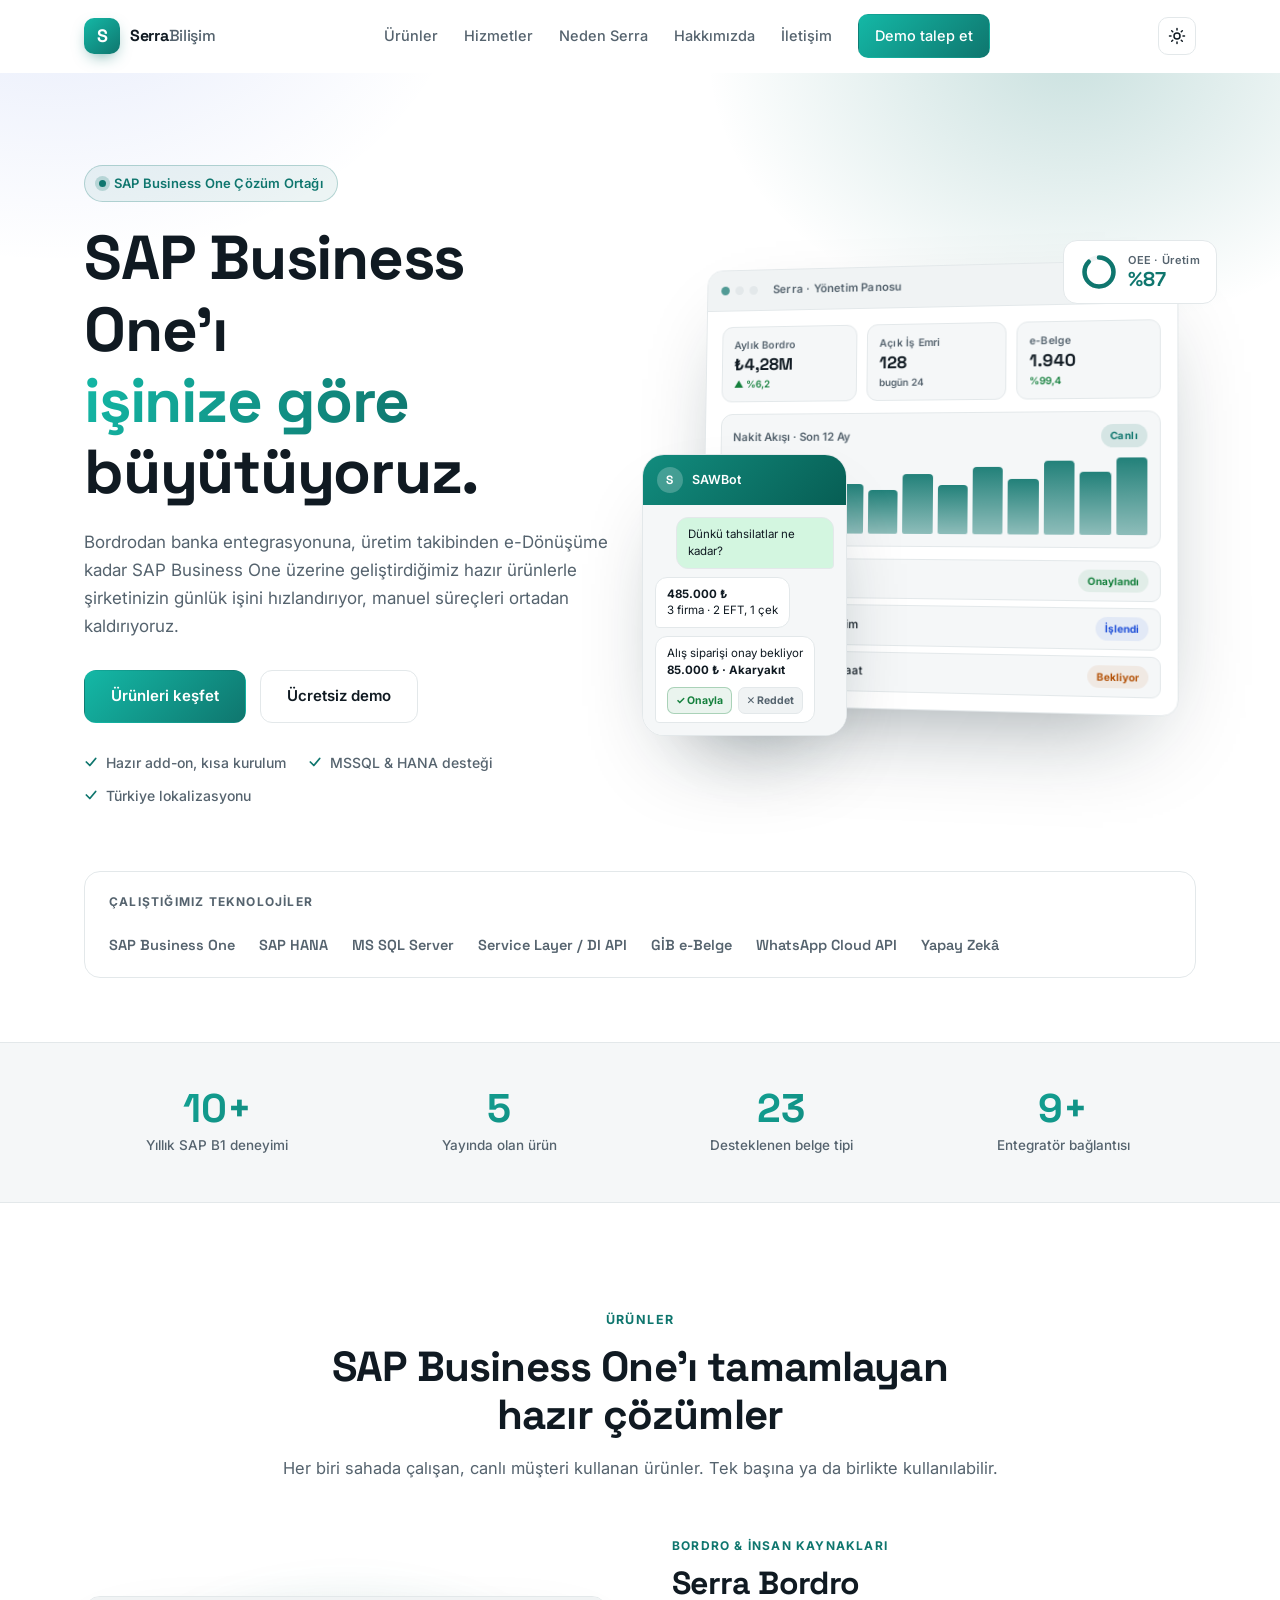
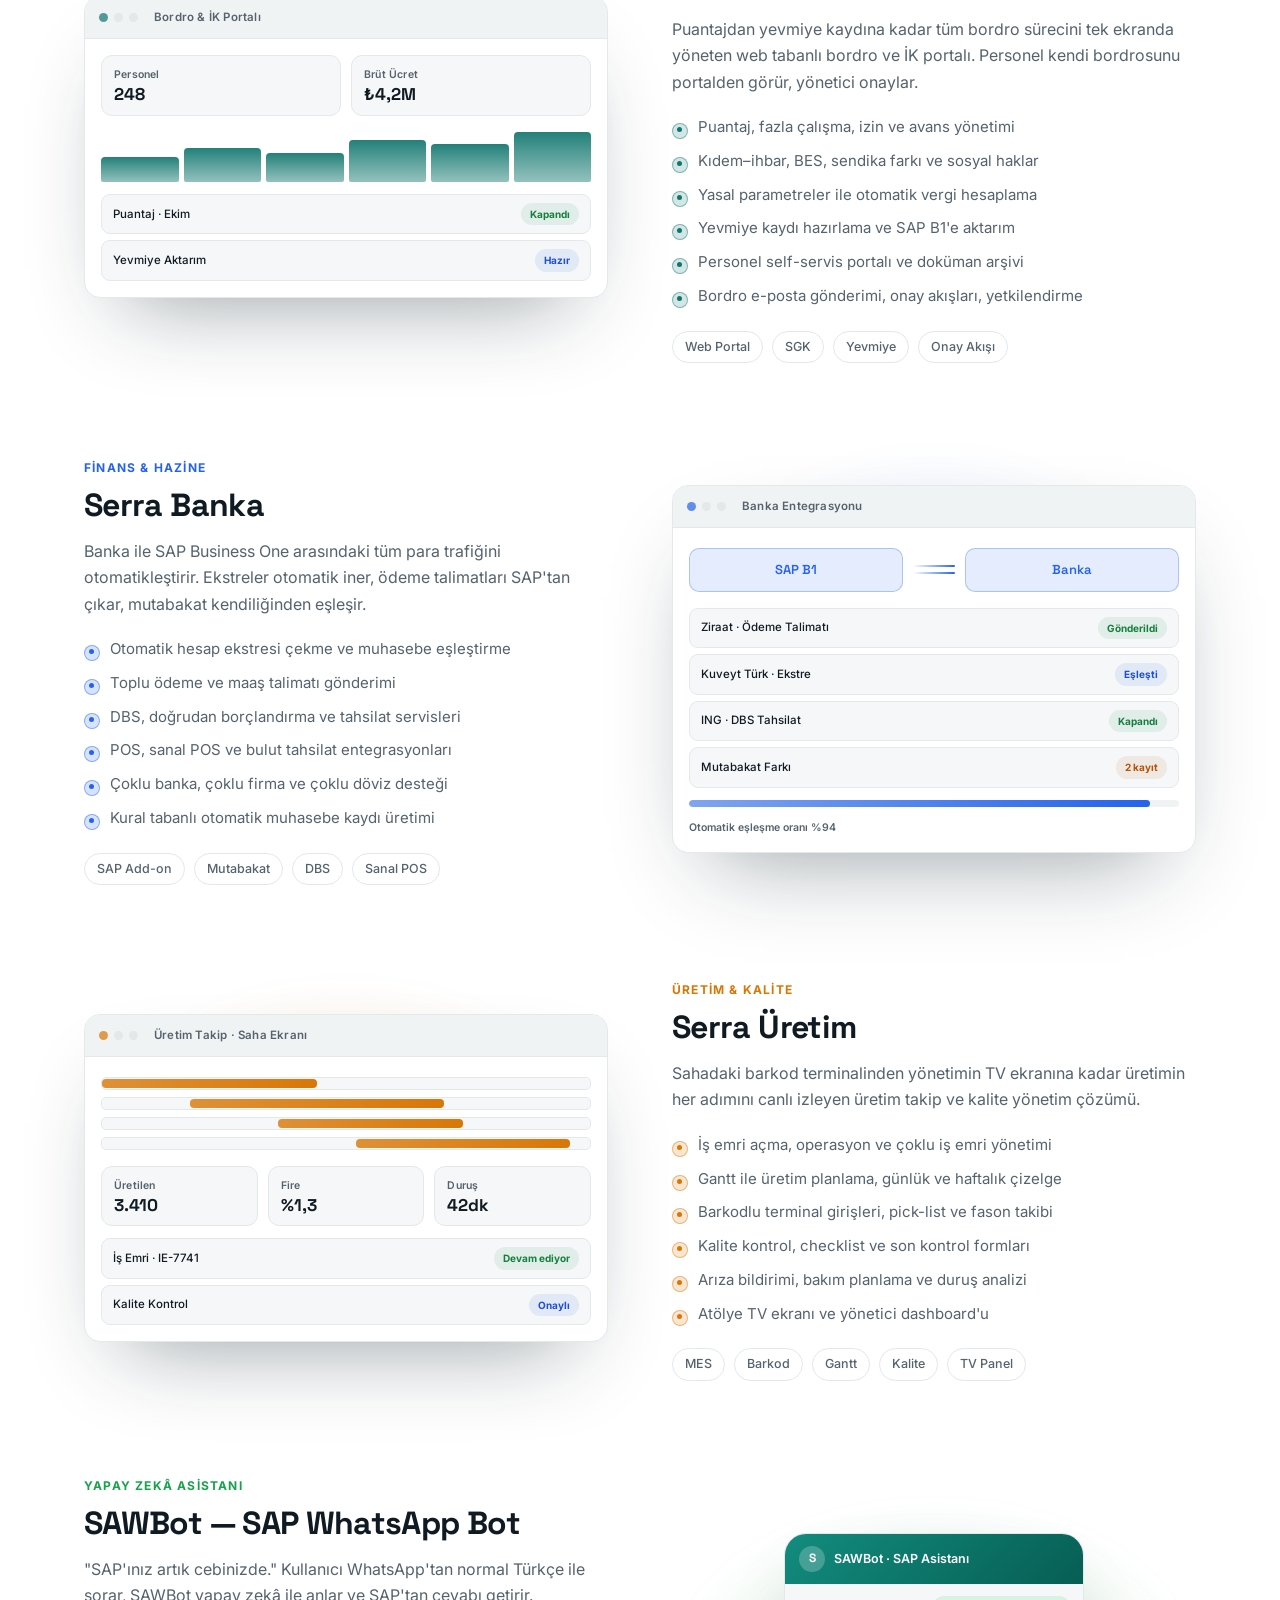
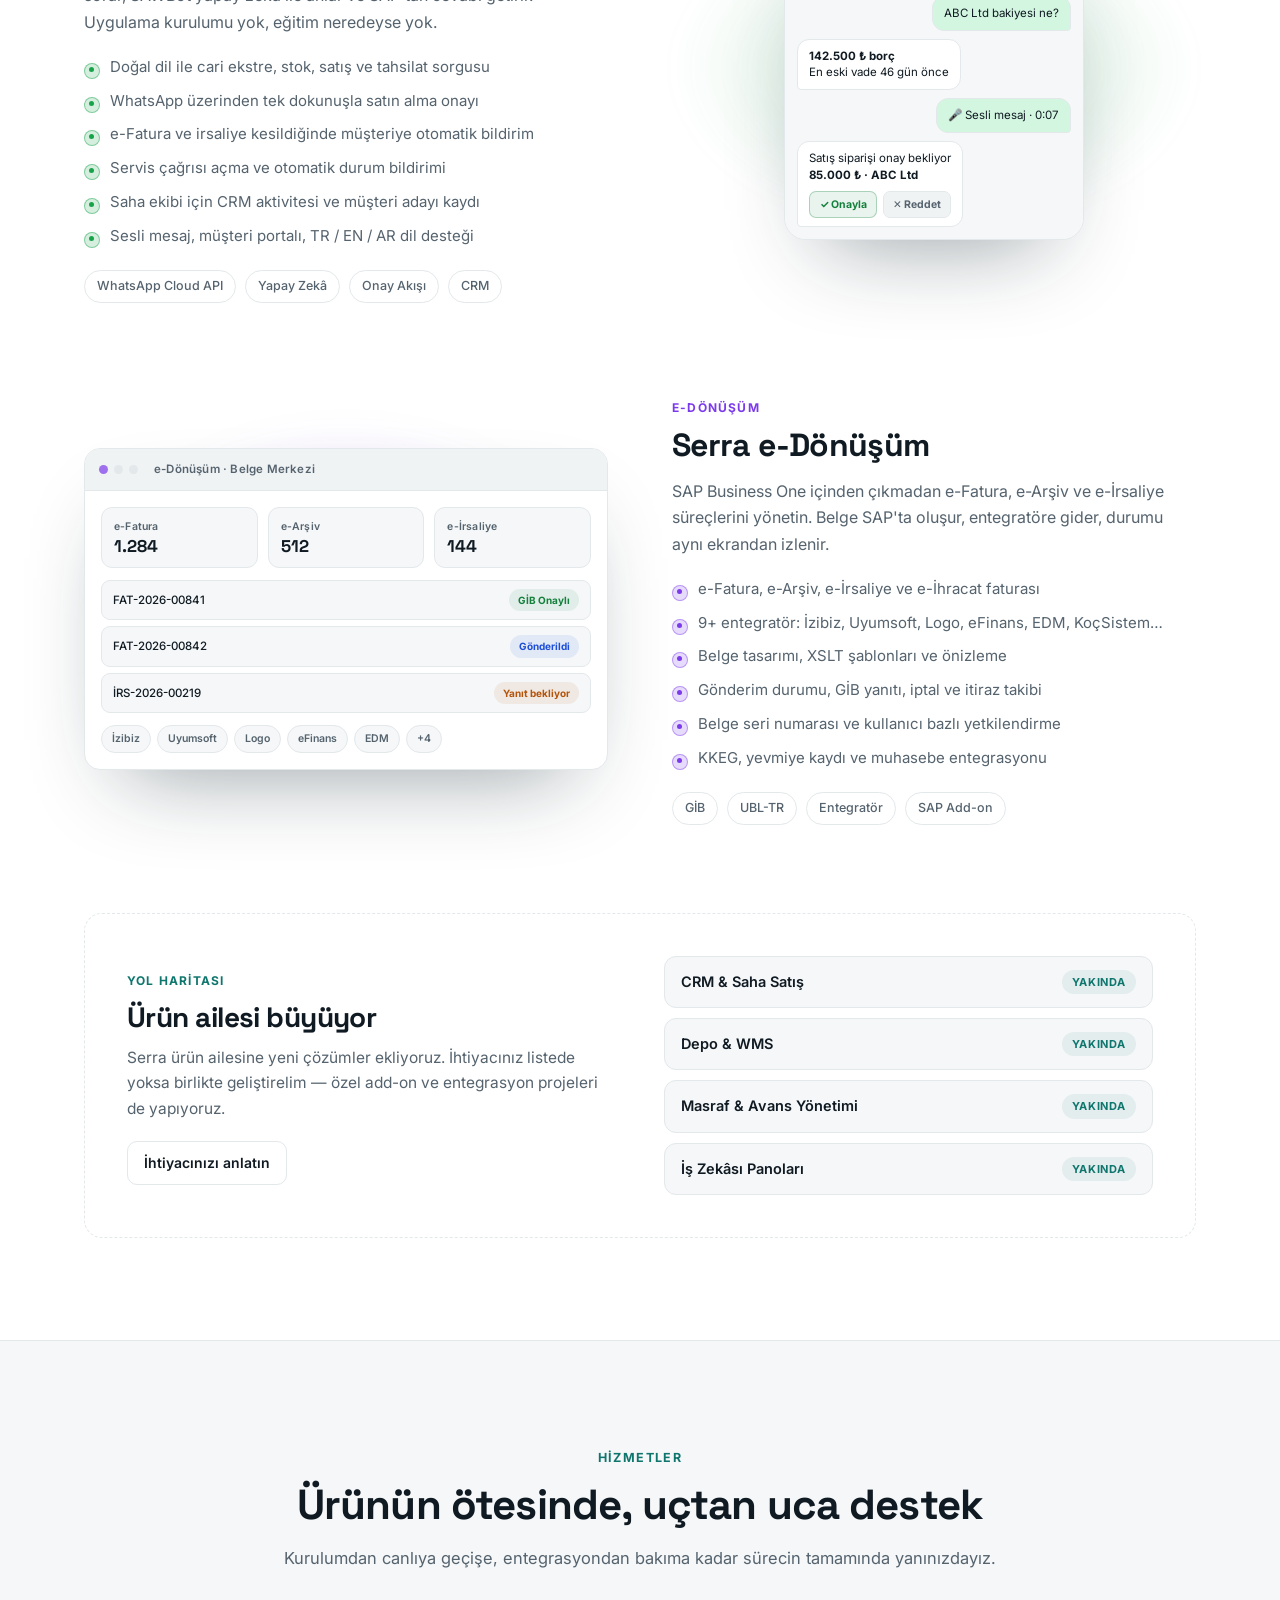
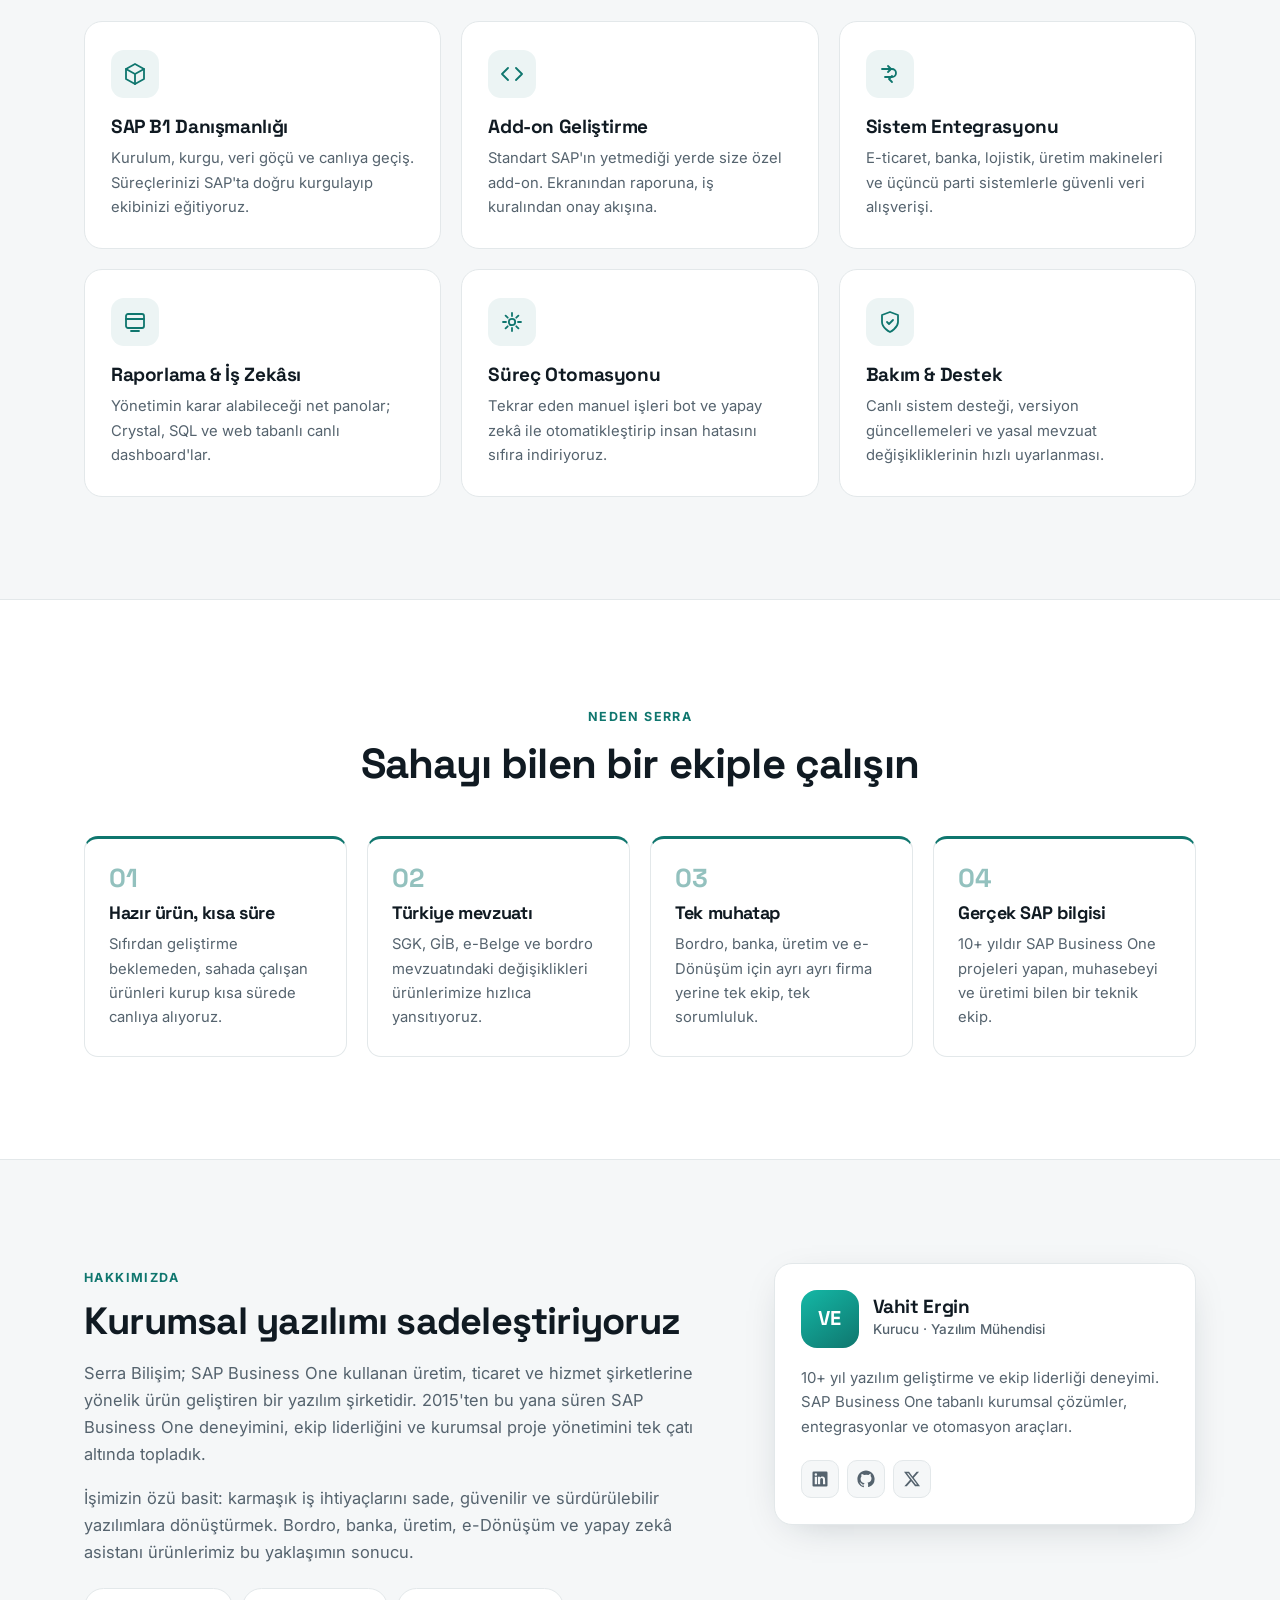
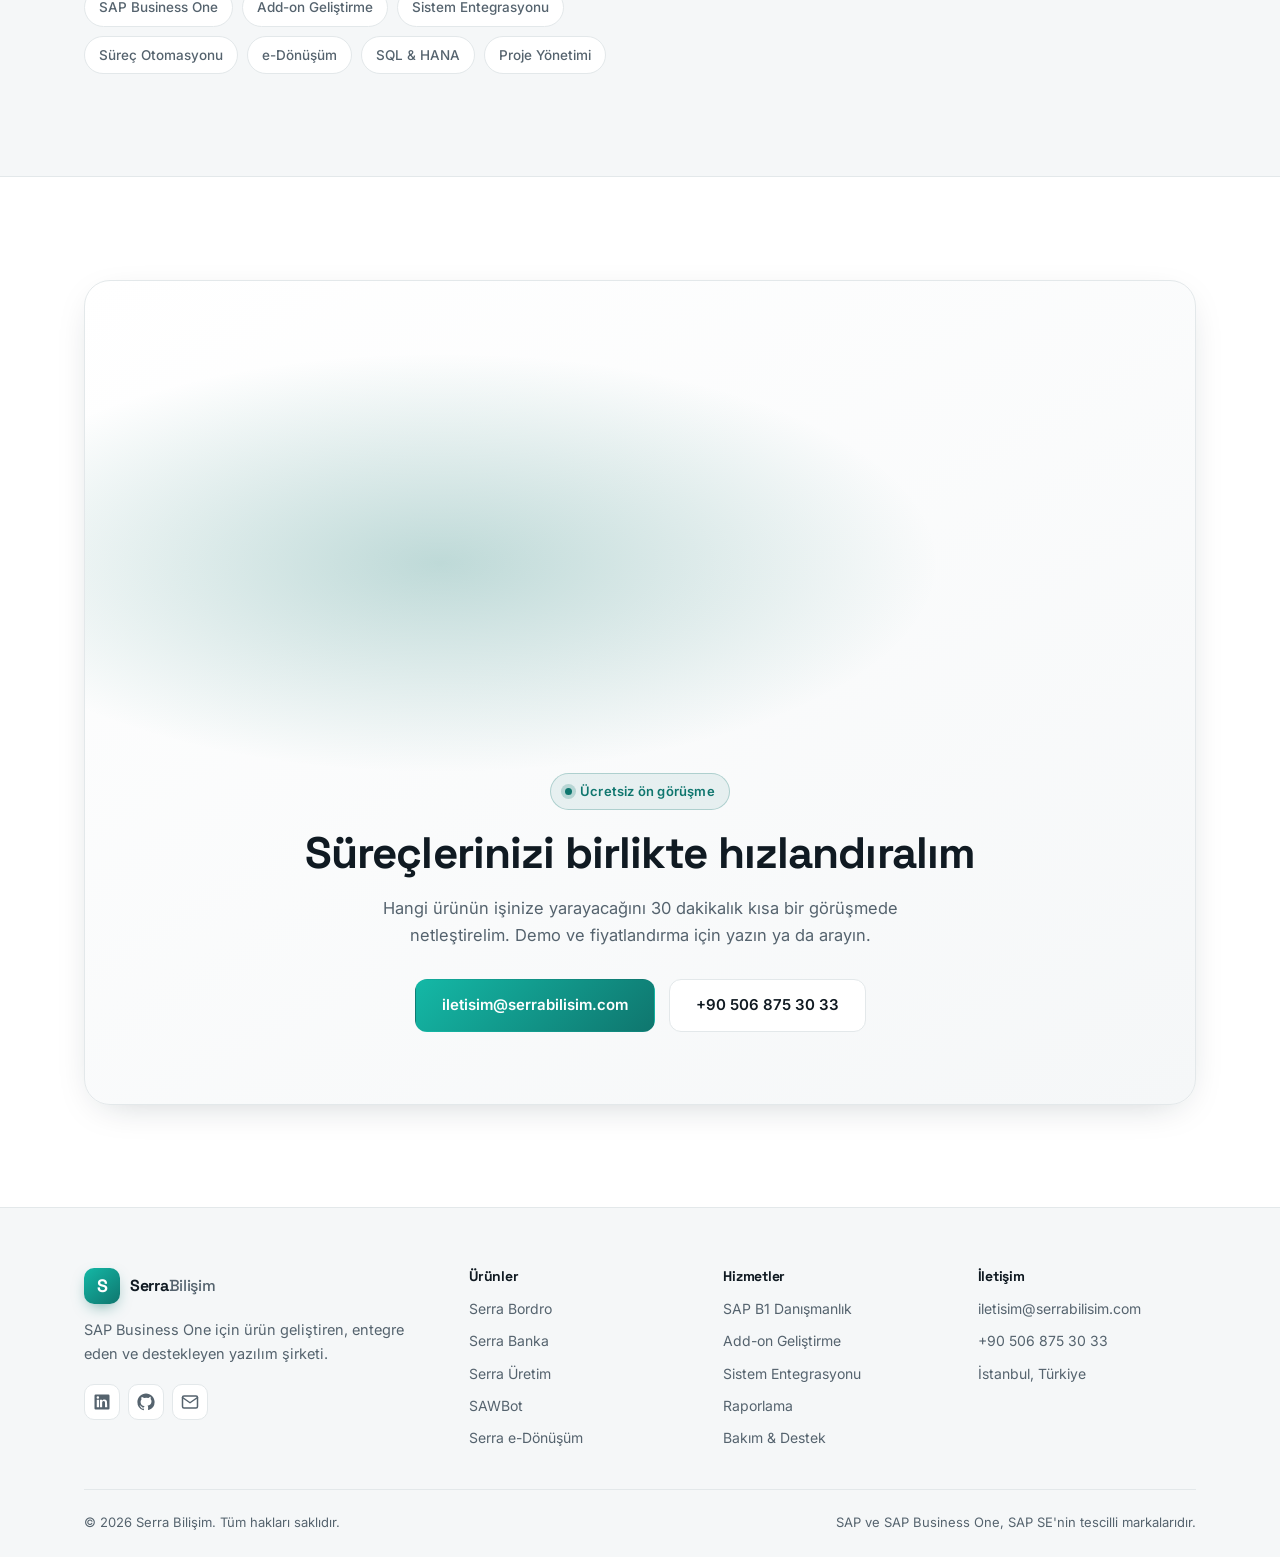
==== commit 51b2edc6: "Siteyi kişisel portfolyodan kurumsal ürün sitesine dönüştür Serra Bilişim kurumsal kimliği ve ürün o" ====
--- a/index.html
+++ b/index.html
@@ -3,274 +3,560 @@
 <head>
   <meta charset="UTF-8" />
   <meta name="viewport" content="width=device-width, initial-scale=1.0" />
-  <title>Vahit Ergin — SAP Business One Danışmanı &amp; Yazılım Mühendisi</title>
-  <meta name="description" content="SAP Business One danışmanlığı, entegrasyon, add-on geliştirme ve e-dönüşüm çözümleri. 10+ yıl deneyim. İstanbul." />
-  <meta name="author" content="Vahit Ergin" />
+  <title>Serra Bilişim — SAP Business One Ürünleri, Add-on ve e-Dönüşüm Çözümleri</title>
+  <meta name="description" content="SAP Business One için bordro, banka entegrasyonu, üretim takip, WhatsApp yapay zekâ asistanı ve e-Dönüşüm ürünleri. Kurumsal süreçlerinizi uçtan uca dijitalleştiriyoruz." />
+  <meta name="author" content="Serra Bilişim" />
+  <meta name="theme-color" content="#0f766e" />
+  <link rel="canonical" href="https://serrabilisim.com/" />
 
   <!-- Open Graph -->
   <meta property="og:type" content="website" />
-  <meta property="og:title" content="Vahit Ergin — SAP Business One Danışmanı &amp; Yazılım Mühendisi" />
-  <meta property="og:description" content="SAP Business One danışmanlığı, entegrasyon, add-on geliştirme ve e-dönüşüm çözümleri. 10+ yıl deneyim. İstanbul." />
+  <meta property="og:site_name" content="Serra Bilişim" />
+  <meta property="og:locale" content="tr_TR" />
+  <meta property="og:url" content="https://serrabilisim.com/" />
+  <meta property="og:title" content="Serra Bilişim — SAP Business One Ürünleri ve e-Dönüşüm Çözümleri" />
+  <meta property="og:description" content="Bordro, banka entegrasyonu, üretim takip, WhatsApp AI asistanı ve e-Dönüşüm. SAP Business One'ı işinize göre büyütün." />
+  <meta name="twitter:card" content="summary_large_image" />
 
   <link rel="preconnect" href="https://fonts.googleapis.com" />
   <link rel="preconnect" href="https://fonts.gstatic.com" crossorigin />
   <link href="https://fonts.googleapis.com/css2?family=Inter:wght@400;500;600;700;800&family=Space+Grotesk:wght@500;600;700&display=swap" rel="stylesheet" />
   <link rel="stylesheet" href="styles.css" />
-  <link rel="icon" href="data:image/svg+xml,<svg xmlns='http://www.w3.org/2000/svg' viewBox='0 0 100 100'><rect width='100' height='100' rx='22' fill='%230f766e'/><text x='50' y='68' font-size='52' font-family='Arial' font-weight='bold' fill='white' text-anchor='middle'>VE</text></svg>" />
+  <link rel="icon" href="data:image/svg+xml,<svg xmlns='http://www.w3.org/2000/svg' viewBox='0 0 100 100'><defs><linearGradient id='g' x1='0' y1='0' x2='1' y2='1'><stop offset='0' stop-color='%2314b8a6'/><stop offset='1' stop-color='%230f766e'/></linearGradient></defs><rect width='100' height='100' rx='24' fill='url(%23g)'/><text x='50' y='69' font-size='50' font-family='Arial' font-weight='bold' fill='white' text-anchor='middle'>S</text></svg>" />
+
+  <script type="application/ld+json">
+  {
+    "@context": "https://schema.org",
+    "@type": "Organization",
+    "name": "Serra Bilişim",
+    "url": "https://serrabilisim.com/",
+    "email": "iletisim@serrabilisim.com",
+    "telephone": "+90 506 875 30 33",
+    "address": { "@type": "PostalAddress", "addressLocality": "İstanbul", "addressCountry": "TR" },
+    "description": "SAP Business One için bordro, banka entegrasyonu, üretim takip, WhatsApp AI asistanı ve e-Dönüşüm ürünleri."
+  }
+  </script>
 </head>
 <body>
+  <a class="skip" href="#urunler">İçeriğe geç</a>
+
   <!-- ===== NAV ===== -->
   <header class="nav" id="nav">
     <div class="container nav__inner">
       <a href="#top" class="nav__brand">
-        <span class="nav__mark">VE</span>
-        <span class="nav__name">Vahit Ergin</span>
+        <span class="nav__mark">S</span>
+        <span class="nav__name">Serra<span>Bilişim</span></span>
       </a>
-      <nav class="nav__links">
-        <a href="#hakkimda">Hakkımda</a>
-        <a href="#deneyim">Deneyim</a>
-        <a href="#projeler">Projeler</a>
-        <a href="#egitim">Eğitim</a>
+
+      <nav class="nav__links" id="navLinks">
+        <a href="#urunler">Ürünler</a>
+        <a href="#hizmetler">Hizmetler</a>
+        <a href="#neden">Neden Serra</a>
+        <a href="#hakkimizda">Hakkımızda</a>
         <a href="#iletisim">İletişim</a>
+        <a class="btn btn--primary btn--sm nav__cta" href="#iletisim">Demo talep et</a>
       </nav>
-      <button class="theme-toggle" id="themeToggle" aria-label="Temayı değiştir">
-        <svg class="theme-toggle__sun" width="18" height="18" viewBox="0 0 24 24" fill="none" stroke="currentColor" stroke-width="2" stroke-linecap="round"><circle cx="12" cy="12" r="4"/><path d="M12 2v2M12 20v2M4.9 4.9l1.4 1.4M17.7 17.7l1.4 1.4M2 12h2M20 12h2M4.9 19.1l1.4-1.4M17.7 6.3l1.4-1.4"/></svg>
-        <svg class="theme-toggle__moon" width="18" height="18" viewBox="0 0 24 24" fill="none" stroke="currentColor" stroke-width="2" stroke-linecap="round" stroke-linejoin="round"><path d="M21 12.8A9 9 0 1 1 11.2 3a7 7 0 0 0 9.8 9.8z"/></svg>
-      </button>
+
+      <div class="nav__tools">
+        <button class="theme-toggle" id="themeToggle" aria-label="Temayı değiştir">
+          <svg class="theme-toggle__sun" width="18" height="18" viewBox="0 0 24 24" fill="none" stroke="currentColor" stroke-width="2" stroke-linecap="round"><circle cx="12" cy="12" r="4"/><path d="M12 2v2M12 20v2M4.9 4.9l1.4 1.4M17.7 17.7l1.4 1.4M2 12h2M20 12h2M4.9 19.1l1.4-1.4M17.7 6.3l1.4-1.4"/></svg>
+          <svg class="theme-toggle__moon" width="18" height="18" viewBox="0 0 24 24" fill="none" stroke="currentColor" stroke-width="2" stroke-linecap="round" stroke-linejoin="round"><path d="M21 12.8A9 9 0 1 1 11.2 3a7 7 0 0 0 9.8 9.8z"/></svg>
+        </button>
+        <button class="burger" id="burger" aria-label="Menü" aria-expanded="false">
+          <span></span><span></span><span></span>
+        </button>
+      </div>
     </div>
   </header>
 
   <main id="top">
     <!-- ===== HERO ===== -->
     <section class="hero">
+      <div class="hero__glow" aria-hidden="true"></div>
       <div class="container hero__inner">
         <div class="hero__text reveal">
-          <p class="hero__eyebrow">İstanbul, Türkiye</p>
-          <h1 class="hero__title">Vahit Ergin</h1>
-          <p class="hero__role">Yazılım Mühendisi · SAP Business One Uzmanı</p>
+          <span class="badge"><span class="badge__dot"></span> SAP Business One Çözüm Ortağı</span>
+          <h1 class="hero__title">SAP Business One'ı<br /><em>işinize göre</em> büyütüyoruz.</h1>
           <p class="hero__lead">
-            10 yılı aşkın yazılım geliştirme ve ekip liderliği deneyimi. Kurumsal
-            iş çözümleri, SAP Business One entegrasyonları ve süreç otomasyonu
-            üzerine çalışıyorum. Karmaşık iş ihtiyaçlarını sade, güvenilir
-            yazılımlara dönüştürmeye odaklanıyorum.
+            Bordrodan banka entegrasyonuna, üretim takibinden e-Dönüşüme kadar
+            SAP Business One üzerine geliştirdiğimiz hazır ürünlerle şirketinizin
+            günlük işini hızlandırıyor, manuel süreçleri ortadan kaldırıyoruz.
           </p>
           <div class="hero__actions">
-            <a class="btn btn--primary" href="#iletisim">İletişime geç</a>
-            <a class="btn btn--ghost" href="#projeler">Projelerim</a>
-          </div>
-          <div class="hero__socials">
-            <a href="https://github.com/VahitErgin" target="_blank" rel="noopener" aria-label="GitHub">
-              <svg width="20" height="20" viewBox="0 0 24 24" fill="currentColor"><path d="M12 .5C5.7.5.5 5.7.5 12a11.5 11.5 0 0 0 7.9 10.9c.6.1.8-.2.8-.5v-1.7c-3.2.7-3.9-1.5-3.9-1.5-.5-1.3-1.3-1.7-1.3-1.7-1.1-.7.1-.7.1-.7 1.2.1 1.8 1.2 1.8 1.2 1 1.8 2.8 1.3 3.5 1 .1-.8.4-1.3.7-1.6-2.6-.3-5.3-1.3-5.3-5.7 0-1.3.5-2.3 1.2-3.1-.1-.3-.5-1.5.1-3.1 0 0 1-.3 3.3 1.2a11.5 11.5 0 0 1 6 0C17 4.6 18 4.9 18 4.9c.6 1.6.2 2.8.1 3.1.8.8 1.2 1.8 1.2 3.1 0 4.4-2.7 5.4-5.3 5.7.4.4.8 1.1.8 2.2v3.3c0 .3.2.6.8.5A11.5 11.5 0 0 0 23.5 12C23.5 5.7 18.3.5 12 .5z"/></svg>
-            </a>
-            <a href="https://www.linkedin.com/in/vahitergin" target="_blank" rel="noopener" aria-label="LinkedIn">
-              <svg width="20" height="20" viewBox="0 0 24 24" fill="currentColor"><path d="M20.5 2h-17A1.5 1.5 0 0 0 2 3.5v17A1.5 1.5 0 0 0 3.5 22h17a1.5 1.5 0 0 0 1.5-1.5v-17A1.5 1.5 0 0 0 20.5 2zM8 19H5V9h3zM6.5 7.7a1.7 1.7 0 1 1 0-3.4 1.7 1.7 0 0 1 0 3.4zM19 19h-3v-5.3c0-1.3 0-2.9-1.8-2.9s-2 1.4-2 2.8V19h-3V9h2.9v1.4h.04c.4-.8 1.4-1.6 2.9-1.6 3.1 0 3.7 2 3.7 4.7z"/></svg>
-            </a>
-            <a href="https://x.com/vahitergin1" target="_blank" rel="noopener" aria-label="X (Twitter)">
-              <svg width="18" height="18" viewBox="0 0 24 24" fill="currentColor"><path d="M18.9 1.2h3.7l-8 9.1 9.4 12.5h-7.4l-5.8-7.6-6.6 7.6H.5l8.6-9.8L0 1.2h7.6l5.2 6.9zm-1.3 19.2h2L6.5 3.3H4.4z"/></svg>
-            </a>
-            <a href="mailto:iletisim@serrabilisim.com" aria-label="E-posta">
-              <svg width="20" height="20" viewBox="0 0 24 24" fill="none" stroke="currentColor" stroke-width="2" stroke-linecap="round" stroke-linejoin="round"><rect x="2" y="4" width="20" height="16" rx="2"/><path d="m2 6 10 7L22 6"/></svg>
-            </a>
-          </div>
-        </div>
-        <div class="hero__aside reveal">
-          <div class="avatar">VE</div>
-          <ul class="stats">
-            <li><strong>10+</strong><span>Yıl deneyim</span></li>
-            <li><strong>5+</strong><span>Yıl ekip liderliği</span></li>
-            <li><strong>SAP B1</strong><span>Uzmanlık</span></li>
+            <a class="btn btn--primary" href="#urunler">Ürünleri keşfet</a>
+            <a class="btn btn--ghost" href="#iletisim">Ücretsiz demo</a>
+          </div>
+          <ul class="hero__points">
+            <li><svg viewBox="0 0 24 24" fill="none" stroke="currentColor" stroke-width="3" stroke-linecap="round" stroke-linejoin="round"><path d="m4 12 6 6L20 6"/></svg> Hazır add-on, kısa kurulum</li>
+            <li><svg viewBox="0 0 24 24" fill="none" stroke="currentColor" stroke-width="3" stroke-linecap="round" stroke-linejoin="round"><path d="m4 12 6 6L20 6"/></svg> MSSQL &amp; HANA desteği</li>
+            <li><svg viewBox="0 0 24 24" fill="none" stroke="currentColor" stroke-width="3" stroke-linecap="round" stroke-linejoin="round"><path d="m4 12 6 6L20 6"/></svg> Türkiye lokalizasyonu</li>
           </ul>
         </div>
-      </div>
-    </section>
-
-    <!-- ===== HAKKIMDA ===== -->
-    <section id="hakkimda" class="section">
-      <div class="container">
-        <div class="section__head reveal">
-          <span class="section__tag">01</span>
-          <h2>Hakkımda</h2>
-        </div>
-        <div class="about reveal">
-          <p>
-            2015'ten bu yana yazılım sektöründeyim. Kıdemli yazılım uzmanı ve ekip
-            lideri olarak başladığım kariyerimde, kurumsal firmalar için SAP
-            Business One tabanlı çözümler, entegrasyonlar ve otomasyon araçları
-            geliştirdim. Son yıllarda yönetici ortak olarak hem teknik hem de iş
-            geliştirme tarafında sorumluluk aldım.
-          </p>
-          <p>
-            Bugün serbest yazılım mühendisi olarak; bordro, banka entegrasyonu,
-            üretim yönetimi, e-dönüşüm ve bot uygulamaları gibi alanlarda uçtan
-            uca çözümler üretiyorum. İşin özünü anlamayı, sade ve sürdürülebilir
-            kod yazmayı önemsiyorum.
-          </p>
-          <div class="skills">
-            <h3>Yetkinlikler</h3>
-            <ul class="tags">
-              <li>SAP Business One</li>
-              <li>Yazılım Geliştirme</li>
-              <li>Sistem Entegrasyonu</li>
-              <li>Süreç Otomasyonu</li>
-              <li>e-Dönüşüm</li>
-              <li>SQL</li>
-              <li>Ekip Liderliği</li>
-              <li>Proje Yönetimi</li>
-              <li>Microsoft Excel</li>
-              <li>Microsoft Office</li>
-            </ul>
-          </div>
-        </div>
-      </div>
-    </section>
-
-    <!-- ===== DENEYİM ===== -->
-    <section id="deneyim" class="section section--alt">
-      <div class="container">
-        <div class="section__head reveal">
-          <span class="section__tag">02</span>
-          <h2>Deneyim</h2>
-        </div>
-        <ol class="timeline">
-          <li class="timeline__item reveal">
-            <div class="timeline__dot"></div>
-            <div class="timeline__body">
-              <span class="timeline__date">Tem 2026 — Günümüz</span>
-              <h3>Freelance Software Engineer</h3>
-              <p class="timeline__org">Serbest Çalışan</p>
-              <p>Kurumsal müşteriler için bağımsız yazılım geliştirme ve danışmanlık.</p>
-            </div>
-          </li>
-          <li class="timeline__item reveal">
-            <div class="timeline__dot"></div>
-            <div class="timeline__body">
-              <span class="timeline__date">May 2026 — Tem 2026</span>
-              <h3>Yönetici Ortak</h3>
-              <p class="timeline__org">AVE BT</p>
-              <p>Şirketin teknik yönü ve iş geliştirme faaliyetlerinin yönetimi.</p>
-            </div>
-          </li>
-          <li class="timeline__item reveal">
-            <div class="timeline__dot"></div>
-            <div class="timeline__body">
-              <span class="timeline__date">Şub 2021 — May 2026 · 5 yıl 4 ay</span>
-              <h3>Managing Partner</h3>
-              <p class="timeline__org">Be1 SAP Business One</p>
-              <p>SAP Business One çözümleri, entegrasyonlar ve müşteri projelerinin uçtan uca yönetimi.</p>
-            </div>
-          </li>
-          <li class="timeline__item reveal">
-            <div class="timeline__dot"></div>
-            <div class="timeline__body">
-              <span class="timeline__date">Ara 2015 — Şub 2021 · 5 yıl 3 ay</span>
-              <h3>Kıdemli Yazılım Uzmanı &amp; Ekip Lideri</h3>
-              <p class="timeline__org">Hitsoft · Davutpaşa, İstanbul</p>
-              <p>Yazılım geliştirme ekibinin liderliği (2018–2020) ve kurumsal projelerin teknik yürütülmesi.</p>
-            </div>
-          </li>
-          <li class="timeline__item reveal">
-            <div class="timeline__dot"></div>
-            <div class="timeline__body">
-              <span class="timeline__date">Eki 2020 — Şub 2021</span>
-              <h3>Serbest Çalışan</h3>
-              <p class="timeline__org">Freelance · İstanbul</p>
-              <p>Bağımsız yazılım projeleri ve danışmanlık.</p>
-            </div>
-          </li>
-        </ol>
-      </div>
-    </section>
-
-    <!-- ===== PROJELER ===== -->
-    <section id="projeler" class="section">
-      <div class="container">
-        <div class="section__head reveal">
-          <span class="section__tag">03</span>
-          <h2>Projeler</h2>
-        </div>
-        <div class="projects">
-          <article class="card reveal">
-            <div class="card__icon">₺</div>
-            <h3>Bordro</h3>
-            <p>Personel maaş ve bordro süreçlerini yöneten, hesaplamaları otomatikleştiren yazılım çözümü.</p>
-          </article>
-          <article class="card reveal">
-            <div class="card__icon">⇄</div>
-            <h3>Banka Entegrasyonu</h3>
-            <p>Banka sistemleriyle otomatik veri alışverişi; ödeme, tahsilat ve mutabakat süreçlerinin entegrasyonu.</p>
-          </article>
-          <article class="card reveal">
-            <div class="card__icon">⚙</div>
-            <h3>Üretim</h3>
-            <p>Üretim planlama ve takip çözümü; iş emirleri, maliyet ve stok hareketlerinin yönetimi.</p>
-          </article>
-          <article class="card reveal">
-            <div class="card__icon">🤖</div>
-            <h3>Bot Uygulaması</h3>
-            <p>Tekrarlayan iş süreçlerini otomatikleştiren, zaman kazandıran bot ve otomasyon uygulaması.</p>
-          </article>
-          <article class="card reveal">
-            <div class="card__icon">📄</div>
-            <h3>e-Dönüşüm</h3>
-            <p>e-Fatura, e-Arşiv ve e-Defter gibi dijital dönüşüm süreçlerinin entegrasyonu ve yönetimi.</p>
-          </article>
-        </div>
-      </div>
-    </section>
-
-    <!-- ===== EĞİTİM ===== -->
-    <section id="egitim" class="section section--alt">
-      <div class="container">
-        <div class="section__head reveal">
-          <span class="section__tag">04</span>
-          <h2>Eğitim</h2>
-        </div>
-        <div class="edu">
-          <div class="edu__item reveal">
-            <h3>Anadolu Üniversitesi</h3>
-            <p class="edu__field">İktisat</p>
-            <span class="edu__date">2005 — 2008</span>
-          </div>
-          <div class="edu__item reveal">
-            <h3>Gaziosmanpaşa Üniversitesi</h3>
-            <p class="edu__field">Bilgisayar Programlama</p>
-            <span class="edu__date">2000 — 2002</span>
-          </div>
-        </div>
-      </div>
-    </section>
-
-    <!-- ===== İLETİŞİM ===== -->
+
+        <!-- Hero görseli: ürün arayüzü kompozisyonu -->
+        <div class="hero__visual reveal" aria-hidden="true">
+          <div class="mock mock--tilt" style="--p:#0f766e">
+            <div class="mock__bar"><i></i><i></i><i></i><span>Serra · Yönetim Panosu</span></div>
+            <div class="mock__body">
+              <div class="kpis kpis--3">
+                <div class="kpi"><span class="kpi__l">Aylık Bordro</span><strong class="kpi__v">₺4,28M</strong><span class="kpi__d kpi__d--up">▲ %6,2</span></div>
+                <div class="kpi"><span class="kpi__l">Açık İş Emri</span><strong class="kpi__v">128</strong><span class="kpi__d">bugün 24</span></div>
+                <div class="kpi"><span class="kpi__l">e-Belge</span><strong class="kpi__v">1.940</strong><span class="kpi__d kpi__d--up">%99,4</span></div>
+              </div>
+              <div class="panel">
+                <div class="panel__head"><span>Nakit Akışı · Son 12 Ay</span><span class="chip">Canlı</span></div>
+                <div class="bars">
+                  <i style="--h:38%"></i><i style="--h:52%"></i><i style="--h:44%"></i><i style="--h:66%"></i>
+                  <i style="--h:58%"></i><i style="--h:78%"></i><i style="--h:64%"></i><i style="--h:88%"></i>
+                  <i style="--h:72%"></i><i style="--h:95%"></i><i style="--h:81%"></i><i style="--h:100%"></i>
+                </div>
+              </div>
+              <div class="rows">
+                <div class="row"><span class="row__t">Alış Siparişi · A-2291</span><span class="pill pill--ok">Onaylandı</span></div>
+                <div class="row"><span class="row__t">e-Fatura · GİB Gönderim</span><span class="pill pill--info">İşlendi</span></div>
+                <div class="row"><span class="row__t">Banka Mutabakat · Ziraat</span><span class="pill pill--warn">Bekliyor</span></div>
+              </div>
+            </div>
+          </div>
+
+          <!-- Yüzen telefon: WhatsApp bot -->
+          <div class="phone float-a">
+            <div class="phone__top"><span class="phone__av">S</span><span class="phone__name">SAWBot</span></div>
+            <div class="chat">
+              <div class="bub bub--out">Dünkü tahsilatlar ne kadar?</div>
+              <div class="bub bub--in"><b>485.000 ₺</b><br />3 firma · 2 EFT, 1 çek</div>
+              <div class="bub bub--in bub--card">
+                Alış siparişi onay bekliyor<br /><b>85.000 ₺ · Akaryakıt</b>
+                <span class="bub__btns"><span class="bub__btn bub__btn--ok">✓ Onayla</span><span class="bub__btn">✕ Reddet</span></span>
+              </div>
+            </div>
+          </div>
+
+          <!-- Yüzen mini kart -->
+          <div class="minicard float-b">
+            <svg viewBox="0 0 42 42" class="donut"><circle class="donut__bg" cx="21" cy="21" r="16"/><circle class="donut__fg" cx="21" cy="21" r="16" style="--pct:87"/></svg>
+            <span class="minicard__t"><span class="minicard__l">OEE · Üretim</span><strong class="minicard__v">%87</strong></span>
+          </div>
+        </div>
+      </div>
+
+      <!-- Güven şeridi -->
+      <div class="container">
+        <div class="trust reveal">
+          <span class="trust__label">Çalıştığımız teknolojiler</span>
+          <ul class="trust__list">
+            <li>SAP Business One</li><li>SAP HANA</li><li>MS SQL Server</li>
+            <li>Service Layer / DI API</li><li>GİB e-Belge</li><li>WhatsApp Cloud API</li><li>Yapay Zekâ</li>
+          </ul>
+        </div>
+      </div>
+    </section>
+
+    <!-- ===== METRİKLER ===== -->
+    <section class="section section--tight section--alt">
+      <div class="container">
+        <ul class="metrics reveal">
+          <li><strong data-count="10" data-suffix="+">10+</strong><span>Yıllık SAP B1 deneyimi</span></li>
+          <li><strong data-count="5" data-suffix="">5</strong><span>Yayında olan ürün</span></li>
+          <li><strong data-count="23" data-suffix="">23</strong><span>Desteklenen belge tipi</span></li>
+          <li><strong data-count="9" data-suffix="+">9+</strong><span>Entegratör bağlantısı</span></li>
+        </ul>
+      </div>
+    </section>
+
+    <!-- ===== ÜRÜNLER ===== -->
+    <section id="urunler" class="section">
+      <div class="container">
+        <div class="section__head section__head--center reveal">
+          <span class="section__tag">Ürünler</span>
+          <h2>SAP Business One'ı tamamlayan hazır çözümler</h2>
+          <p class="section__sub">Her biri sahada çalışan, canlı müşteri kullanan ürünler. Tek başına ya da birlikte kullanılabilir.</p>
+        </div>
+
+        <div class="products">
+          <!-- BORDRO -->
+          <article class="pcard reveal" style="--p:#0f766e">
+            <div class="pcard__visual">
+              <div class="mock mock--mini">
+                <div class="mock__bar"><i></i><i></i><i></i><span>Bordro &amp; İK Portalı</span></div>
+                <div class="mock__body">
+                  <div class="kpis kpis--2">
+                    <div class="kpi"><span class="kpi__l">Personel</span><strong class="kpi__v">248</strong></div>
+                    <div class="kpi"><span class="kpi__l">Brüt Ücret</span><strong class="kpi__v">₺4,2M</strong></div>
+                  </div>
+                  <div class="bars bars--sm">
+                    <i style="--h:46%"></i><i style="--h:62%"></i><i style="--h:54%"></i><i style="--h:78%"></i><i style="--h:70%"></i><i style="--h:92%"></i>
+                  </div>
+                  <div class="rows">
+                    <div class="row"><span class="row__t">Puantaj · Ekim</span><span class="pill pill--ok">Kapandı</span></div>
+                    <div class="row"><span class="row__t">Yevmiye Aktarım</span><span class="pill pill--info">Hazır</span></div>
+                  </div>
+                </div>
+              </div>
+            </div>
+            <div class="pcard__body">
+              <span class="pcard__kicker">Bordro &amp; İnsan Kaynakları</span>
+              <h3>Serra Bordro</h3>
+              <p>Puantajdan yevmiye kaydına kadar tüm bordro sürecini tek ekranda yöneten web tabanlı bordro ve İK portalı. Personel kendi bordrosunu portalden görür, yönetici onaylar.</p>
+              <ul class="pcard__feats">
+                <li>Puantaj, fazla çalışma, izin ve avans yönetimi</li>
+                <li>Kıdem–ihbar, BES, sendika farkı ve sosyal haklar</li>
+                <li>Yasal parametreler ile otomatik vergi hesaplama</li>
+                <li>Yevmiye kaydı hazırlama ve SAP B1'e aktarım</li>
+                <li>Personel self-servis portalı ve doküman arşivi</li>
+                <li>Bordro e-posta gönderimi, onay akışları, yetkilendirme</li>
+              </ul>
+              <div class="tags tags--sm">
+                <span>Web Portal</span><span>SGK</span><span>Yevmiye</span><span>Onay Akışı</span>
+              </div>
+            </div>
+          </article>
+
+          <!-- BANKA -->
+          <article class="pcard pcard--rev reveal" style="--p:#2563eb">
+            <div class="pcard__visual">
+              <div class="mock mock--mini">
+                <div class="mock__bar"><i></i><i></i><i></i><span>Banka Entegrasyonu</span></div>
+                <div class="mock__body">
+                  <div class="flow">
+                    <span class="flow__n">SAP B1</span>
+                    <span class="flow__arrow"><em></em><em></em></span>
+                    <span class="flow__n">Banka</span>
+                  </div>
+                  <div class="rows">
+                    <div class="row"><span class="row__t">Ziraat · Ödeme Talimatı</span><span class="pill pill--ok">Gönderildi</span></div>
+                    <div class="row"><span class="row__t">Kuveyt Türk · Ekstre</span><span class="pill pill--info">Eşleşti</span></div>
+                    <div class="row"><span class="row__t">ING · DBS Tahsilat</span><span class="pill pill--ok">Kapandı</span></div>
+                    <div class="row"><span class="row__t">Mutabakat Farkı</span><span class="pill pill--warn">2 kayıt</span></div>
+                  </div>
+                  <div class="meter"><span style="--w:94%"></span></div>
+                  <span class="meter__l">Otomatik eşleşme oranı %94</span>
+                </div>
+              </div>
+            </div>
+            <div class="pcard__body">
+              <span class="pcard__kicker">Finans &amp; Hazine</span>
+              <h3>Serra Banka</h3>
+              <p>Banka ile SAP Business One arasındaki tüm para trafiğini otomatikleştirir. Ekstreler otomatik iner, ödeme talimatları SAP'tan çıkar, mutabakat kendiliğinden eşleşir.</p>
+              <ul class="pcard__feats">
+                <li>Otomatik hesap ekstresi çekme ve muhasebe eşleştirme</li>
+                <li>Toplu ödeme ve maaş talimatı gönderimi</li>
+                <li>DBS, doğrudan borçlandırma ve tahsilat servisleri</li>
+                <li>POS, sanal POS ve bulut tahsilat entegrasyonları</li>
+                <li>Çoklu banka, çoklu firma ve çoklu döviz desteği</li>
+                <li>Kural tabanlı otomatik muhasebe kaydı üretimi</li>
+              </ul>
+              <div class="tags tags--sm">
+                <span>SAP Add-on</span><span>Mutabakat</span><span>DBS</span><span>Sanal POS</span>
+              </div>
+            </div>
+          </article>
+
+          <!-- ÜRETİM -->
+          <article class="pcard reveal" style="--p:#d97706">
+            <div class="pcard__visual">
+              <div class="mock mock--mini">
+                <div class="mock__bar"><i></i><i></i><i></i><span>Üretim Takip · Saha Ekranı</span></div>
+                <div class="mock__body">
+                  <div class="gantt">
+                    <span class="gantt__row"><em style="--s:0%;--w:44%"></em></span>
+                    <span class="gantt__row"><em style="--s:18%;--w:52%"></em></span>
+                    <span class="gantt__row"><em style="--s:36%;--w:38%"></em></span>
+                    <span class="gantt__row"><em style="--s:52%;--w:44%"></em></span>
+                  </div>
+                  <div class="kpis kpis--3">
+                    <div class="kpi"><span class="kpi__l">Üretilen</span><strong class="kpi__v">3.410</strong></div>
+                    <div class="kpi"><span class="kpi__l">Fire</span><strong class="kpi__v">%1,3</strong></div>
+                    <div class="kpi"><span class="kpi__l">Duruş</span><strong class="kpi__v">42dk</strong></div>
+                  </div>
+                  <div class="rows">
+                    <div class="row"><span class="row__t">İş Emri · IE-7741</span><span class="pill pill--ok">Devam ediyor</span></div>
+                    <div class="row"><span class="row__t">Kalite Kontrol</span><span class="pill pill--info">Onaylı</span></div>
+                  </div>
+                </div>
+              </div>
+            </div>
+            <div class="pcard__body">
+              <span class="pcard__kicker">Üretim &amp; Kalite</span>
+              <h3>Serra Üretim</h3>
+              <p>Sahadaki barkod terminalinden yönetimin TV ekranına kadar üretimin her adımını canlı izleyen üretim takip ve kalite yönetim çözümü.</p>
+              <ul class="pcard__feats">
+                <li>İş emri açma, operasyon ve çoklu iş emri yönetimi</li>
+                <li>Gantt ile üretim planlama, günlük ve haftalık çizelge</li>
+                <li>Barkodlu terminal girişleri, pick-list ve fason takibi</li>
+                <li>Kalite kontrol, checklist ve son kontrol formları</li>
+                <li>Arıza bildirimi, bakım planlama ve duruş analizi</li>
+                <li>Atölye TV ekranı ve yönetici dashboard'u</li>
+              </ul>
+              <div class="tags tags--sm">
+                <span>MES</span><span>Barkod</span><span>Gantt</span><span>Kalite</span><span>TV Panel</span>
+              </div>
+            </div>
+          </article>
+
+          <!-- SAWBOT -->
+          <article class="pcard pcard--rev reveal" style="--p:#16a34a">
+            <div class="pcard__visual">
+              <div class="phone phone--static">
+                <div class="phone__top"><span class="phone__av">S</span><span class="phone__name">SAWBot · SAP Asistanı</span></div>
+                <div class="chat">
+                  <div class="bub bub--out">ABC Ltd bakiyesi ne?</div>
+                  <div class="bub bub--in"><b>142.500 ₺ borç</b><br />En eski vade 46 gün önce</div>
+                  <div class="bub bub--out">🎤 Sesli mesaj · 0:07</div>
+                  <div class="bub bub--in bub--card">
+                    Satış siparişi onay bekliyor<br /><b>85.000 ₺ · ABC Ltd</b>
+                    <span class="bub__btns"><span class="bub__btn bub__btn--ok">✓ Onayla</span><span class="bub__btn">✕ Reddet</span></span>
+                  </div>
+                </div>
+              </div>
+            </div>
+            <div class="pcard__body">
+              <span class="pcard__kicker">Yapay Zekâ Asistanı</span>
+              <h3>SAWBot — SAP WhatsApp Bot</h3>
+              <p>"SAP'ınız artık cebinizde." Kullanıcı WhatsApp'tan normal Türkçe ile sorar, SAWBot yapay zekâ ile anlar ve SAP'tan cevabı getirir. Uygulama kurulumu yok, eğitim neredeyse yok.</p>
+              <ul class="pcard__feats">
+                <li>Doğal dil ile cari ekstre, stok, satış ve tahsilat sorgusu</li>
+                <li>WhatsApp üzerinden tek dokunuşla satın alma onayı</li>
+                <li>e-Fatura ve irsaliye kesildiğinde müşteriye otomatik bildirim</li>
+                <li>Servis çağrısı açma ve otomatik durum bildirimi</li>
+                <li>Saha ekibi için CRM aktivitesi ve müşteri adayı kaydı</li>
+                <li>Sesli mesaj, müşteri portalı, TR / EN / AR dil desteği</li>
+              </ul>
+              <div class="tags tags--sm">
+                <span>WhatsApp Cloud API</span><span>Yapay Zekâ</span><span>Onay Akışı</span><span>CRM</span>
+              </div>
+            </div>
+          </article>
+
+          <!-- E-DÖNÜŞÜM -->
+          <article class="pcard reveal" style="--p:#7c3aed">
+            <div class="pcard__visual">
+              <div class="mock mock--mini">
+                <div class="mock__bar"><i></i><i></i><i></i><span>e-Dönüşüm · Belge Merkezi</span></div>
+                <div class="mock__body">
+                  <div class="kpis kpis--3">
+                    <div class="kpi"><span class="kpi__l">e-Fatura</span><strong class="kpi__v">1.284</strong></div>
+                    <div class="kpi"><span class="kpi__l">e-Arşiv</span><strong class="kpi__v">512</strong></div>
+                    <div class="kpi"><span class="kpi__l">e-İrsaliye</span><strong class="kpi__v">144</strong></div>
+                  </div>
+                  <div class="rows">
+                    <div class="row"><span class="row__t">FAT-2026-00841</span><span class="pill pill--ok">GİB Onaylı</span></div>
+                    <div class="row"><span class="row__t">FAT-2026-00842</span><span class="pill pill--info">Gönderildi</span></div>
+                    <div class="row"><span class="row__t">İRS-2026-00219</span><span class="pill pill--warn">Yanıt bekliyor</span></div>
+                  </div>
+                  <div class="chips">
+                    <span>İzibiz</span><span>Uyumsoft</span><span>Logo</span><span>eFinans</span><span>EDM</span><span>+4</span>
+                  </div>
+                </div>
+              </div>
+            </div>
+            <div class="pcard__body">
+              <span class="pcard__kicker">e-Dönüşüm</span>
+              <h3>Serra e-Dönüşüm</h3>
+              <p>SAP Business One içinden çıkmadan e-Fatura, e-Arşiv ve e-İrsaliye süreçlerini yönetin. Belge SAP'ta oluşur, entegratöre gider, durumu aynı ekrandan izlenir.</p>
+              <ul class="pcard__feats">
+                <li>e-Fatura, e-Arşiv, e-İrsaliye ve e-İhracat faturası</li>
+                <li>9+ entegratör: İzibiz, Uyumsoft, Logo, eFinans, EDM, KoçSistem…</li>
+                <li>Belge tasarımı, XSLT şablonları ve önizleme</li>
+                <li>Gönderim durumu, GİB yanıtı, iptal ve itiraz takibi</li>
+                <li>Belge seri numarası ve kullanıcı bazlı yetkilendirme</li>
+                <li>KKEG, yevmiye kaydı ve muhasebe entegrasyonu</li>
+              </ul>
+              <div class="tags tags--sm">
+                <span>GİB</span><span>UBL-TR</span><span>Entegratör</span><span>SAP Add-on</span>
+              </div>
+            </div>
+          </article>
+        </div>
+
+        <!-- Yakında -->
+        <div class="soon reveal">
+          <div class="soon__body">
+            <span class="pcard__kicker">Yol Haritası</span>
+            <h3>Ürün ailesi büyüyor</h3>
+            <p>Serra ürün ailesine yeni çözümler ekliyoruz. İhtiyacınız listede yoksa birlikte geliştirelim — özel add-on ve entegrasyon projeleri de yapıyoruz.</p>
+            <a class="btn btn--ghost btn--sm" href="#iletisim">İhtiyacınızı anlatın</a>
+          </div>
+          <ul class="soon__list">
+            <li><span>CRM &amp; Saha Satış</span><em>Yakında</em></li>
+            <li><span>Depo &amp; WMS</span><em>Yakında</em></li>
+            <li><span>Masraf &amp; Avans Yönetimi</span><em>Yakında</em></li>
+            <li><span>İş Zekâsı Panoları</span><em>Yakında</em></li>
+          </ul>
+        </div>
+      </div>
+    </section>
+
+    <!-- ===== HİZMETLER ===== -->
+    <section id="hizmetler" class="section section--alt">
+      <div class="container">
+        <div class="section__head section__head--center reveal">
+          <span class="section__tag">Hizmetler</span>
+          <h2>Ürünün ötesinde, uçtan uca destek</h2>
+          <p class="section__sub">Kurulumdan canlıya geçişe, entegrasyondan bakıma kadar sürecin tamamında yanınızdayız.</p>
+        </div>
+
+        <div class="services">
+          <article class="scard reveal">
+            <div class="scard__icon"><svg viewBox="0 0 24 24" fill="none" stroke="currentColor" stroke-width="1.8" stroke-linecap="round" stroke-linejoin="round"><path d="M12 2 3 7v10l9 5 9-5V7z"/><path d="M3 7l9 5 9-5M12 22V12"/></svg></div>
+            <h3>SAP B1 Danışmanlığı</h3>
+            <p>Kurulum, kurgu, veri göçü ve canlıya geçiş. Süreçlerinizi SAP'ta doğru kurgulayıp ekibinizi eğitiyoruz.</p>
+          </article>
+          <article class="scard reveal">
+            <div class="scard__icon"><svg viewBox="0 0 24 24" fill="none" stroke="currentColor" stroke-width="1.8" stroke-linecap="round" stroke-linejoin="round"><path d="m16 18 6-6-6-6M8 6l-6 6 6 6"/></svg></div>
+            <h3>Add-on Geliştirme</h3>
+            <p>Standart SAP'ın yetmediği yerde size özel add-on. Ekranından raporuna, iş kuralından onay akışına.</p>
+          </article>
+          <article class="scard reveal">
+            <div class="scard__icon"><svg viewBox="0 0 24 24" fill="none" stroke="currentColor" stroke-width="1.8" stroke-linecap="round" stroke-linejoin="round"><path d="M4 7h10a4 4 0 0 1 0 8H7"/><path d="m10 4 3 3-3 3M14 20l-3-3 3-3"/></svg></div>
+            <h3>Sistem Entegrasyonu</h3>
+            <p>E-ticaret, banka, lojistik, üretim makineleri ve üçüncü parti sistemlerle güvenli veri alışverişi.</p>
+          </article>
+          <article class="scard reveal">
+            <div class="scard__icon"><svg viewBox="0 0 24 24" fill="none" stroke="currentColor" stroke-width="1.8" stroke-linecap="round" stroke-linejoin="round"><rect x="3" y="4" width="18" height="14" rx="2"/><path d="M3 9h18M8 21h8"/></svg></div>
+            <h3>Raporlama &amp; İş Zekâsı</h3>
+            <p>Yönetimin karar alabileceği net panolar; Crystal, SQL ve web tabanlı canlı dashboard'lar.</p>
+          </article>
+          <article class="scard reveal">
+            <div class="scard__icon"><svg viewBox="0 0 24 24" fill="none" stroke="currentColor" stroke-width="1.8" stroke-linecap="round" stroke-linejoin="round"><path d="M12 3v3M12 18v3M3 12h3M18 12h3M5.6 5.6l2.1 2.1M16.3 16.3l2.1 2.1M18.4 5.6l-2.1 2.1M7.7 16.3l-2.1 2.1"/><circle cx="12" cy="12" r="3.2"/></svg></div>
+            <h3>Süreç Otomasyonu</h3>
+            <p>Tekrar eden manuel işleri bot ve yapay zekâ ile otomatikleştirip insan hatasını sıfıra indiriyoruz.</p>
+          </article>
+          <article class="scard reveal">
+            <div class="scard__icon"><svg viewBox="0 0 24 24" fill="none" stroke="currentColor" stroke-width="1.8" stroke-linecap="round" stroke-linejoin="round"><path d="M12 22s8-4 8-10V5l-8-3-8 3v7c0 6 8 10 8 10z"/><path d="m9 12 2 2 4-4"/></svg></div>
+            <h3>Bakım &amp; Destek</h3>
+            <p>Canlı sistem desteği, versiyon güncellemeleri ve yasal mevzuat değişikliklerinin hızlı uyarlanması.</p>
+          </article>
+        </div>
+      </div>
+    </section>
+
+    <!-- ===== NEDEN SERRA ===== -->
+    <section id="neden" class="section">
+      <div class="container">
+        <div class="section__head section__head--center reveal">
+          <span class="section__tag">Neden Serra</span>
+          <h2>Sahayı bilen bir ekiple çalışın</h2>
+        </div>
+        <div class="why">
+          <div class="wcard reveal"><strong>01</strong><h3>Hazır ürün, kısa süre</h3><p>Sıfırdan geliştirme beklemeden, sahada çalışan ürünleri kurup kısa sürede canlıya alıyoruz.</p></div>
+          <div class="wcard reveal"><strong>02</strong><h3>Türkiye mevzuatı</h3><p>SGK, GİB, e-Belge ve bordro mevzuatındaki değişiklikleri ürünlerimize hızlıca yansıtıyoruz.</p></div>
+          <div class="wcard reveal"><strong>03</strong><h3>Tek muhatap</h3><p>Bordro, banka, üretim ve e-Dönüşüm için ayrı ayrı firma yerine tek ekip, tek sorumluluk.</p></div>
+          <div class="wcard reveal"><strong>04</strong><h3>Gerçek SAP bilgisi</h3><p>10+ yıldır SAP Business One projeleri yapan, muhasebeyi ve üretimi bilen bir teknik ekip.</p></div>
+        </div>
+      </div>
+    </section>
+
+    <!-- ===== HAKKIMIZDA ===== -->
+    <section id="hakkimizda" class="section section--alt">
+      <div class="container">
+        <div class="about2">
+          <div class="about2__text reveal">
+            <span class="section__tag">Hakkımızda</span>
+            <h2>Kurumsal yazılımı sadeleştiriyoruz</h2>
+            <p>
+              Serra Bilişim; SAP Business One kullanan üretim, ticaret ve hizmet
+              şirketlerine yönelik ürün geliştiren bir yazılım şirketidir. 2015'ten
+              bu yana süren SAP Business One deneyimini, ekip liderliğini ve
+              kurumsal proje yönetimini tek çatı altında topladık.
+            </p>
+            <p>
+              İşimizin özü basit: karmaşık iş ihtiyaçlarını sade, güvenilir ve
+              sürdürülebilir yazılımlara dönüştürmek. Bordro, banka, üretim,
+              e-Dönüşüm ve yapay zekâ asistanı ürünlerimiz bu yaklaşımın sonucu.
+            </p>
+            <div class="tags">
+              <span>SAP Business One</span><span>Add-on Geliştirme</span><span>Sistem Entegrasyonu</span>
+              <span>Süreç Otomasyonu</span><span>e-Dönüşüm</span><span>SQL &amp; HANA</span><span>Proje Yönetimi</span>
+            </div>
+          </div>
+          <aside class="about2__aside reveal">
+            <div class="founder">
+              <div class="founder__av">VE</div>
+              <div>
+                <h3>Vahit Ergin</h3>
+                <p class="founder__role">Kurucu · Yazılım Mühendisi</p>
+              </div>
+            </div>
+            <p class="founder__bio">
+              10+ yıl yazılım geliştirme ve ekip liderliği deneyimi. SAP Business
+              One tabanlı kurumsal çözümler, entegrasyonlar ve otomasyon araçları.
+            </p>
+            <div class="founder__links">
+              <a href="https://www.linkedin.com/in/vahitergin" target="_blank" rel="noopener" aria-label="LinkedIn">
+                <svg width="18" height="18" viewBox="0 0 24 24" fill="currentColor"><path d="M20.5 2h-17A1.5 1.5 0 0 0 2 3.5v17A1.5 1.5 0 0 0 3.5 22h17a1.5 1.5 0 0 0 1.5-1.5v-17A1.5 1.5 0 0 0 20.5 2zM8 19H5V9h3zM6.5 7.7a1.7 1.7 0 1 1 0-3.4 1.7 1.7 0 0 1 0 3.4zM19 19h-3v-5.3c0-1.3 0-2.9-1.8-2.9s-2 1.4-2 2.8V19h-3V9h2.9v1.4h.04c.4-.8 1.4-1.6 2.9-1.6 3.1 0 3.7 2 3.7 4.7z"/></svg>
+              </a>
+              <a href="https://github.com/VahitErgin" target="_blank" rel="noopener" aria-label="GitHub">
+                <svg width="18" height="18" viewBox="0 0 24 24" fill="currentColor"><path d="M12 .5C5.7.5.5 5.7.5 12a11.5 11.5 0 0 0 7.9 10.9c.6.1.8-.2.8-.5v-1.7c-3.2.7-3.9-1.5-3.9-1.5-.5-1.3-1.3-1.7-1.3-1.7-1.1-.7.1-.7.1-.7 1.2.1 1.8 1.2 1.8 1.2 1 1.8 2.8 1.3 3.5 1 .1-.8.4-1.3.7-1.6-2.6-.3-5.3-1.3-5.3-5.7 0-1.3.5-2.3 1.2-3.1-.1-.3-.5-1.5.1-3.1 0 0 1-.3 3.3 1.2a11.5 11.5 0 0 1 6 0C17 4.6 18 4.9 18 4.9c.6 1.6.2 2.8.1 3.1.8.8 1.2 1.8 1.2 3.1 0 4.4-2.7 5.4-5.3 5.7.4.4.8 1.1.8 2.2v3.3c0 .3.2.6.8.5A11.5 11.5 0 0 0 23.5 12C23.5 5.7 18.3.5 12 .5z"/></svg>
+              </a>
+              <a href="https://x.com/vahitergin1" target="_blank" rel="noopener" aria-label="X">
+                <svg width="16" height="16" viewBox="0 0 24 24" fill="currentColor"><path d="M18.9 1.2h3.7l-8 9.1 9.4 12.5h-7.4l-5.8-7.6-6.6 7.6H.5l8.6-9.8L0 1.2h7.6l5.2 6.9zm-1.3 19.2h2L6.5 3.3H4.4z"/></svg>
+              </a>
+            </div>
+          </aside>
+        </div>
+      </div>
+    </section>
+
+    <!-- ===== İLETİŞİM / CTA ===== -->
     <section id="iletisim" class="section">
       <div class="container">
-        <div class="contact reveal">
-          <span class="section__tag">05</span>
-          <h2>İletişime geçelim</h2>
-          <p>Bir proje, iş birliği ya da fikir alışverişi için her zaman açığım.</p>
-          <div class="contact__actions">
+        <div class="cta reveal">
+          <div class="cta__glow" aria-hidden="true"></div>
+          <span class="badge badge--light"><span class="badge__dot"></span> Ücretsiz ön görüşme</span>
+          <h2>Süreçlerinizi birlikte hızlandıralım</h2>
+          <p>Hangi ürünün işinize yarayacağını 30 dakikalık kısa bir görüşmede netleştirelim. Demo ve fiyatlandırma için yazın ya da arayın.</p>
+          <div class="cta__actions">
             <a class="btn btn--primary" href="mailto:iletisim@serrabilisim.com">iletisim@serrabilisim.com</a>
             <a class="btn btn--ghost" href="tel:+905068753033">+90 506 875 30 33</a>
           </div>
-          <div class="hero__socials contact__socials">
-            <a href="https://github.com/VahitErgin" target="_blank" rel="noopener" aria-label="GitHub">
-              <svg width="22" height="22" viewBox="0 0 24 24" fill="currentColor"><path d="M12 .5C5.7.5.5 5.7.5 12a11.5 11.5 0 0 0 7.9 10.9c.6.1.8-.2.8-.5v-1.7c-3.2.7-3.9-1.5-3.9-1.5-.5-1.3-1.3-1.7-1.3-1.7-1.1-.7.1-.7.1-.7 1.2.1 1.8 1.2 1.8 1.2 1 1.8 2.8 1.3 3.5 1 .1-.8.4-1.3.7-1.6-2.6-.3-5.3-1.3-5.3-5.7 0-1.3.5-2.3 1.2-3.1-.1-.3-.5-1.5.1-3.1 0 0 1-.3 3.3 1.2a11.5 11.5 0 0 1 6 0C17 4.6 18 4.9 18 4.9c.6 1.6.2 2.8.1 3.1.8.8 1.2 1.8 1.2 3.1 0 4.4-2.7 5.4-5.3 5.7.4.4.8 1.1.8 2.2v3.3c0 .3.2.6.8.5A11.5 11.5 0 0 0 23.5 12C23.5 5.7 18.3.5 12 .5z"/></svg>
-            </a>
-            <a href="https://www.linkedin.com/in/vahitergin" target="_blank" rel="noopener" aria-label="LinkedIn">
-              <svg width="22" height="22" viewBox="0 0 24 24" fill="currentColor"><path d="M20.5 2h-17A1.5 1.5 0 0 0 2 3.5v17A1.5 1.5 0 0 0 3.5 22h17a1.5 1.5 0 0 0 1.5-1.5v-17A1.5 1.5 0 0 0 20.5 2zM8 19H5V9h3zM6.5 7.7a1.7 1.7 0 1 1 0-3.4 1.7 1.7 0 0 1 0 3.4zM19 19h-3v-5.3c0-1.3 0-2.9-1.8-2.9s-2 1.4-2 2.8V19h-3V9h2.9v1.4h.04c.4-.8 1.4-1.6 2.9-1.6 3.1 0 3.7 2 3.7 4.7z"/></svg>
-            </a>
-            <a href="https://x.com/vahitergin1" target="_blank" rel="noopener" aria-label="X (Twitter)">
-              <svg width="20" height="20" viewBox="0 0 24 24" fill="currentColor"><path d="M18.9 1.2h3.7l-8 9.1 9.4 12.5h-7.4l-5.8-7.6-6.6 7.6H.5l8.6-9.8L0 1.2h7.6l5.2 6.9zm-1.3 19.2h2L6.5 3.3H4.4z"/></svg>
-            </a>
-          </div>
         </div>
       </div>
     </section>
   </main>
 
   <footer class="footer">
-    <div class="container footer__inner">
-      <span>© <span id="year"></span> Vahit Ergin</span>
-      <span>İstanbul, Türkiye</span>
+    <div class="container">
+      <div class="footer__grid">
+        <div class="footer__brand">
+          <a href="#top" class="nav__brand">
+            <span class="nav__mark">S</span>
+            <span class="nav__name">Serra<span>Bilişim</span></span>
+          </a>
+          <p>SAP Business One için ürün geliştiren, entegre eden ve destekleyen yazılım şirketi.</p>
+          <div class="footer__socials">
+            <a href="https://www.linkedin.com/in/vahitergin" target="_blank" rel="noopener" aria-label="LinkedIn"><svg width="18" height="18" viewBox="0 0 24 24" fill="currentColor"><path d="M20.5 2h-17A1.5 1.5 0 0 0 2 3.5v17A1.5 1.5 0 0 0 3.5 22h17a1.5 1.5 0 0 0 1.5-1.5v-17A1.5 1.5 0 0 0 20.5 2zM8 19H5V9h3zM6.5 7.7a1.7 1.7 0 1 1 0-3.4 1.7 1.7 0 0 1 0 3.4zM19 19h-3v-5.3c0-1.3 0-2.9-1.8-2.9s-2 1.4-2 2.8V19h-3V9h2.9v1.4h.04c.4-.8 1.4-1.6 2.9-1.6 3.1 0 3.7 2 3.7 4.7z"/></svg></a>
+            <a href="https://github.com/VahitErgin" target="_blank" rel="noopener" aria-label="GitHub"><svg width="18" height="18" viewBox="0 0 24 24" fill="currentColor"><path d="M12 .5C5.7.5.5 5.7.5 12a11.5 11.5 0 0 0 7.9 10.9c.6.1.8-.2.8-.5v-1.7c-3.2.7-3.9-1.5-3.9-1.5-.5-1.3-1.3-1.7-1.3-1.7-1.1-.7.1-.7.1-.7 1.2.1 1.8 1.2 1.8 1.2 1 1.8 2.8 1.3 3.5 1 .1-.8.4-1.3.7-1.6-2.6-.3-5.3-1.3-5.3-5.7 0-1.3.5-2.3 1.2-3.1-.1-.3-.5-1.5.1-3.1 0 0 1-.3 3.3 1.2a11.5 11.5 0 0 1 6 0C17 4.6 18 4.9 18 4.9c.6 1.6.2 2.8.1 3.1.8.8 1.2 1.8 1.2 3.1 0 4.4-2.7 5.4-5.3 5.7.4.4.8 1.1.8 2.2v3.3c0 .3.2.6.8.5A11.5 11.5 0 0 0 23.5 12C23.5 5.7 18.3.5 12 .5z"/></svg></a>
+            <a href="mailto:iletisim@serrabilisim.com" aria-label="E-posta"><svg width="18" height="18" viewBox="0 0 24 24" fill="none" stroke="currentColor" stroke-width="2" stroke-linecap="round" stroke-linejoin="round"><rect x="2" y="4" width="20" height="16" rx="2"/><path d="m2 6 10 7L22 6"/></svg></a>
+          </div>
+        </div>
+        <div class="footer__col">
+          <h4>Ürünler</h4>
+          <a href="#urunler">Serra Bordro</a>
+          <a href="#urunler">Serra Banka</a>
+          <a href="#urunler">Serra Üretim</a>
+          <a href="#urunler">SAWBot</a>
+          <a href="#urunler">Serra e-Dönüşüm</a>
+        </div>
+        <div class="footer__col">
+          <h4>Hizmetler</h4>
+          <a href="#hizmetler">SAP B1 Danışmanlık</a>
+          <a href="#hizmetler">Add-on Geliştirme</a>
+          <a href="#hizmetler">Sistem Entegrasyonu</a>
+          <a href="#hizmetler">Raporlama</a>
+          <a href="#hizmetler">Bakım &amp; Destek</a>
+        </div>
+        <div class="footer__col">
+          <h4>İletişim</h4>
+          <a href="mailto:iletisim@serrabilisim.com">iletisim@serrabilisim.com</a>
+          <a href="tel:+905068753033">+90 506 875 30 33</a>
+          <span>İstanbul, Türkiye</span>
+        </div>
+      </div>
+      <div class="footer__bottom">
+        <span>© <span id="year"></span> Serra Bilişim. Tüm hakları saklıdır.</span>
+        <span>SAP ve SAP Business One, SAP SE'nin tescilli markalarıdır.</span>
+      </div>
     </div>
   </footer>
 
--- a/styles.css
+++ b/styles.css
@@ -1,103 +1,117 @@
+/* =========================================================
+   Serra Bilişim — Kurumsal ürün sitesi stilleri
+   ========================================================= */
+
 /* ===== Tema değişkenleri ===== */
 :root {
   --bg: #ffffff;
-  --bg-alt: #f6f7f8;
+  --bg-alt: #f5f7f8;
   --surface: #ffffff;
-  --text: #16202a;
+  --surface-2: #f0f3f4;
+  --text: #101a22;
   --text-soft: #55636e;
-  --border: #e6e9ec;
+  --border: #e3e8ea;
   --accent: #0f766e;
-  --accent-soft: #0f766e18;
-  --brand-dark: #26333f;
+  --accent-2: #14b8a6;
+  --accent-soft: #0f766e14;
+  --ink: #0d1b23;
+  --ok: #15803d;
+  --ok-soft: #15803d16;
+  --warn: #b45309;
+  --warn-soft: #b4530916;
+  --info: #1d4ed8;
+  --info-soft: #1d4ed816;
   --shadow: 0 10px 40px -18px rgba(16, 32, 42, 0.28);
-  --radius: 16px;
+  --shadow-lg: 0 40px 90px -40px rgba(10, 30, 40, 0.45);
+  --radius: 18px;
+  --p: var(--accent);
 }
 
 :root[data-theme="dark"] {
-  --bg: #10161c;
-  --bg-alt: #141c24;
-  --surface: #172029;
-  --text: #eaf0f4;
-  --text-soft: #9bacb8;
-  --border: #26313c;
+  --bg: #0d141a;
+  --bg-alt: #111a21;
+  --surface: #16212a;
+  --surface-2: #1c2932;
+  --text: #eaf1f5;
+  --text-soft: #93a5b2;
+  --border: #24333e;
   --accent: #2dd4bf;
-  --accent-soft: #2dd4bf1f;
-  --brand-dark: #0b1116;
-  --shadow: 0 16px 50px -20px rgba(0, 0, 0, 0.6);
+  --accent-2: #5eead4;
+  --accent-soft: #2dd4bf1c;
+  --ink: #070d12;
+  --ok: #4ade80;
+  --ok-soft: #4ade8018;
+  --warn: #fbbf24;
+  --warn-soft: #fbbf2418;
+  --info: #7dabff;
+  --info-soft: #7dabff18;
+  --shadow: 0 16px 50px -20px rgba(0, 0, 0, 0.65);
+  --shadow-lg: 0 50px 110px -45px rgba(0, 0, 0, 0.9);
 }
 
 * { box-sizing: border-box; margin: 0; padding: 0; }
 
-html { scroll-behavior: smooth; scroll-padding-top: 90px; }
+html { scroll-behavior: smooth; scroll-padding-top: 92px; }
 
 body {
   font-family: "Inter", system-ui, -apple-system, "Segoe UI", sans-serif;
   background: var(--bg);
   color: var(--text);
   line-height: 1.65;
+  overflow-x: hidden;
   -webkit-font-smoothing: antialiased;
   transition: background 0.3s ease, color 0.3s ease;
 }
 
 a { color: inherit; text-decoration: none; }
-
-.container {
-  width: 100%;
-  max-width: 1080px;
-  margin: 0 auto;
-  padding: 0 24px;
-}
-
-/* ===== Nav ===== */
+img, svg { max-width: 100%; }
+h1, h2, h3, h4 { font-family: "Space Grotesk", "Inter", sans-serif; letter-spacing: -0.02em; line-height: 1.15; }
+
+.container { width: 100%; max-width: 1160px; margin: 0 auto; padding: 0 24px; }
+
+.skip {
+  position: absolute; left: -9999px; top: 8px; z-index: 100;
+  background: var(--accent); color: #fff; padding: 10px 16px; border-radius: 8px;
+}
+.skip:focus { left: 16px; }
+
+/* =========================================================
+   NAV
+   ========================================================= */
 .nav {
-  position: sticky;
-  top: 0;
-  z-index: 50;
-  background: color-mix(in srgb, var(--bg) 82%, transparent);
+  position: sticky; top: 0; z-index: 60;
+  background: color-mix(in srgb, var(--bg) 84%, transparent);
   backdrop-filter: saturate(160%) blur(14px);
   border-bottom: 1px solid transparent;
   transition: border-color 0.3s ease, background 0.3s ease;
 }
 .nav.is-scrolled { border-bottom-color: var(--border); }
-
-.nav__inner {
-  display: flex;
-  align-items: center;
-  justify-content: space-between;
-  height: 68px;
-}
-.nav__brand { display: flex; align-items: center; gap: 10px; font-weight: 700; }
+.nav__inner { display: flex; align-items: center; justify-content: space-between; height: 72px; gap: 20px; }
+
+.nav__brand { display: flex; align-items: center; gap: 10px; font-weight: 700; flex-shrink: 0; }
 .nav__mark {
-  display: grid;
-  place-items: center;
-  width: 34px; height: 34px;
-  border-radius: 9px;
-  background: var(--accent);
-  color: #fff;
-  font-family: "Space Grotesk", sans-serif;
-  font-size: 14px;
-  letter-spacing: 0.5px;
-}
-.nav__name { font-size: 15px; letter-spacing: -0.2px; }
-
-.nav__links { display: flex; gap: 26px; }
-.nav__links a {
-  font-size: 14.5px;
-  color: var(--text-soft);
-  font-weight: 500;
+  display: grid; place-items: center;
+  width: 36px; height: 36px; border-radius: 10px;
+  background: linear-gradient(140deg, var(--accent-2), var(--accent));
+  color: #fff; font-family: "Space Grotesk", sans-serif; font-size: 18px; font-weight: 700;
+  box-shadow: 0 6px 18px -8px var(--accent);
+}
+.nav__name { font-size: 16px; letter-spacing: -0.3px; font-family: "Space Grotesk", sans-serif; }
+.nav__name span { color: var(--text-soft); font-weight: 500; }
+
+.nav__links { display: flex; align-items: center; gap: 26px; }
+.nav__links > a {
+  font-size: 14.5px; color: var(--text-soft); font-weight: 500;
   transition: color 0.2s ease;
 }
-.nav__links a:hover { color: var(--accent); }
-
+.nav__links > a:hover { color: var(--accent); }
+.nav__links > a.nav__cta { color: #fff; }
+
+.nav__tools { display: flex; align-items: center; gap: 8px; }
 .theme-toggle {
-  display: grid;
-  place-items: center;
-  width: 38px; height: 38px;
-  border-radius: 10px;
-  border: 1px solid var(--border);
-  background: var(--surface);
-  color: var(--text);
-  cursor: pointer;
+  display: grid; place-items: center; width: 38px; height: 38px;
+  border-radius: 10px; border: 1px solid var(--border);
+  background: var(--surface); color: var(--text); cursor: pointer;
   transition: border-color 0.2s ease, transform 0.15s ease;
 }
 .theme-toggle:hover { border-color: var(--accent); transform: translateY(-1px); }
@@ -105,256 +119,523 @@
 :root[data-theme="dark"] .theme-toggle__sun { display: none; }
 :root[data-theme="dark"] .theme-toggle__moon { display: block; }
 
-/* ===== Hero ===== */
-.hero {
-  position: relative;
-  padding: clamp(60px, 10vw, 110px) 0 clamp(50px, 8vw, 90px);
-  overflow: hidden;
-}
-.hero::before {
-  content: "";
-  position: absolute;
-  top: -220px; right: -180px;
-  width: 520px; height: 520px;
-  background: radial-gradient(circle, var(--accent-soft), transparent 68%);
-  pointer-events: none;
-}
-.hero__inner {
-  display: grid;
-  grid-template-columns: 1.5fr 1fr;
-  gap: 56px;
-  align-items: center;
-}
-.hero__eyebrow {
-  display: inline-block;
-  font-size: 13px;
-  font-weight: 600;
-  letter-spacing: 1.4px;
-  text-transform: uppercase;
-  color: var(--accent);
-  margin-bottom: 16px;
-}
-.hero__title {
-  font-family: "Space Grotesk", sans-serif;
-  font-size: clamp(42px, 7vw, 74px);
-  line-height: 1.02;
-  letter-spacing: -1.5px;
-  font-weight: 700;
-}
-.hero__role {
-  margin-top: 14px;
-  font-size: clamp(16px, 2.2vw, 20px);
-  font-weight: 600;
-  color: var(--text);
-}
-.hero__lead {
-  margin-top: 20px;
-  max-width: 520px;
-  color: var(--text-soft);
-  font-size: 16.5px;
-}
-.hero__actions { display: flex; gap: 14px; margin-top: 30px; flex-wrap: wrap; }
-
+.burger {
+  display: none; width: 38px; height: 38px; border-radius: 10px;
+  border: 1px solid var(--border); background: var(--surface); cursor: pointer;
+  flex-direction: column; align-items: center; justify-content: center; gap: 4px;
+}
+.burger span { display: block; width: 16px; height: 2px; border-radius: 2px; background: var(--text); transition: transform 0.25s ease, opacity 0.2s ease; }
+.burger.is-open span:nth-child(1) { transform: translateY(6px) rotate(45deg); }
+.burger.is-open span:nth-child(2) { opacity: 0; }
+.burger.is-open span:nth-child(3) { transform: translateY(-6px) rotate(-45deg); }
+
+/* =========================================================
+   BUTONLAR / ROZETLER
+   ========================================================= */
 .btn {
-  display: inline-flex;
-  align-items: center;
-  justify-content: center;
-  padding: 12px 24px;
-  border-radius: 11px;
-  font-weight: 600;
-  font-size: 15px;
-  border: 1px solid transparent;
-  cursor: pointer;
-  transition: transform 0.15s ease, box-shadow 0.2s ease, background 0.2s ease, border-color 0.2s ease;
-}
-.btn--primary { background: var(--accent); color: #fff; }
-.btn--primary:hover { transform: translateY(-2px); box-shadow: 0 12px 26px -12px var(--accent); }
+  display: inline-flex; align-items: center; justify-content: center;
+  padding: 13px 26px; border-radius: 12px; font-weight: 600; font-size: 15px;
+  border: 1px solid transparent; cursor: pointer; white-space: nowrap;
+  transition: transform 0.15s ease, box-shadow 0.2s ease, background 0.2s ease, border-color 0.2s ease, color 0.2s ease;
+}
+.btn--sm { padding: 9px 16px; font-size: 14px; border-radius: 10px; }
+.btn--primary { background: linear-gradient(135deg, var(--accent-2), var(--accent)); color: #fff; }
+:root[data-theme="dark"] .btn--primary { color: #05241f; }
+.btn--primary:hover { transform: translateY(-2px); box-shadow: 0 14px 30px -14px var(--accent); }
 .btn--ghost { border-color: var(--border); color: var(--text); background: var(--surface); }
 .btn--ghost:hover { border-color: var(--accent); color: var(--accent); transform: translateY(-2px); }
 
-.hero__socials { display: flex; gap: 8px; margin-top: 28px; }
-.hero__socials a {
-  display: grid;
-  place-items: center;
-  width: 42px; height: 42px;
-  border-radius: 11px;
-  border: 1px solid var(--border);
-  background: var(--surface);
-  color: var(--text-soft);
+.badge {
+  display: inline-flex; align-items: center; gap: 8px;
+  padding: 7px 14px; border-radius: 999px;
+  background: var(--accent-soft); color: var(--accent);
+  border: 1px solid color-mix(in srgb, var(--accent) 26%, transparent);
+  font-size: 13px; font-weight: 600; letter-spacing: 0.2px;
+}
+.badge__dot { width: 7px; height: 7px; border-radius: 50%; background: currentColor; box-shadow: 0 0 0 4px color-mix(in srgb, currentColor 22%, transparent); }
+
+/* =========================================================
+   HERO
+   ========================================================= */
+.hero { position: relative; padding: clamp(52px, 8vw, 92px) 0 clamp(40px, 6vw, 64px); overflow: hidden; }
+.hero__glow {
+  position: absolute; inset: -20% -10% auto -10%; height: 780px; pointer-events: none;
+  background:
+    radial-gradient(520px 400px at 78% 22%, color-mix(in srgb, var(--accent) 22%, transparent), transparent 70%),
+    radial-gradient(600px 460px at 12% 8%, color-mix(in srgb, var(--info) 12%, transparent), transparent 70%);
+}
+.hero__inner {
+  position: relative;
+  display: grid; grid-template-columns: 1.02fr 1fr; gap: 56px; align-items: center;
+}
+.hero__title {
+  margin-top: 20px;
+  font-size: clamp(38px, 5.2vw, 62px);
+  font-weight: 700;
+}
+.hero__title em {
+  font-style: normal;
+  background: linear-gradient(115deg, var(--accent-2), var(--accent));
+  -webkit-background-clip: text; background-clip: text; color: transparent;
+}
+.hero__lead { margin-top: 20px; max-width: 560px; color: var(--text-soft); font-size: 17px; }
+.hero__actions { display: flex; gap: 14px; margin-top: 30px; flex-wrap: wrap; }
+.hero__points { list-style: none; display: flex; flex-wrap: wrap; gap: 10px 22px; margin-top: 28px; }
+.hero__points li { display: flex; align-items: center; gap: 8px; font-size: 14px; font-weight: 500; color: var(--text-soft); }
+.hero__points svg { width: 14px; height: 14px; color: var(--accent); flex-shrink: 0; }
+
+/* --- Hero görsel kompozisyonu --- */
+.hero__visual { position: relative; min-height: 420px; display: flex; justify-content: center; }
+.mock--tilt { width: 100%; max-width: 480px; transform: perspective(1400px) rotateY(-9deg) rotateX(3deg); }
+.float-a {
+  position: absolute; left: -6%; bottom: -6%;
+  width: 205px; box-shadow: var(--shadow-lg);
+  animation: floaty 6s ease-in-out infinite;
+}
+.float-b {
+  position: absolute; right: -4%; top: -5%;
+  animation: floaty 7.5s ease-in-out infinite reverse;
+}
+@keyframes floaty { 0%, 100% { transform: translateY(0); } 50% { transform: translateY(-12px); } }
+
+.minicard {
+  display: flex; align-items: center; gap: 10px;
+  background: var(--surface); border: 1px solid var(--border);
+  border-radius: 14px; padding: 12px 16px; box-shadow: var(--shadow-lg);
+}
+.minicard__t { display: flex; flex-direction: column; line-height: 1.2; }
+.minicard__l { font-size: 11px; color: var(--text-soft); font-weight: 600; letter-spacing: 0.3px; }
+.minicard__v { font-family: "Space Grotesk", sans-serif; font-size: 20px; color: var(--accent); }
+.donut { width: 38px; height: 38px; transform: rotate(-90deg); flex-shrink: 0; }
+.donut circle { fill: none; stroke-width: 5; }
+.donut__bg { stroke: var(--surface-2); }
+.donut__fg {
+  stroke: var(--accent); stroke-linecap: round;
+  stroke-dasharray: 100.5; stroke-dashoffset: calc(100.5 - (100.5 * var(--pct) / 100));
+}
+
+/* --- Güven şeridi --- */
+.trust {
+  position: relative;
+  margin-top: clamp(36px, 6vw, 64px);
+  padding: 20px 24px; border-radius: 16px;
+  background: var(--surface); border: 1px solid var(--border);
+  display: flex; align-items: center; gap: 22px; flex-wrap: wrap;
+}
+.trust__label { font-size: 12px; font-weight: 700; letter-spacing: 1.2px; text-transform: uppercase; color: var(--text-soft); }
+.trust__list { list-style: none; display: flex; flex-wrap: wrap; gap: 10px 24px; }
+.trust__list li {
+  font-family: "Space Grotesk", sans-serif; font-weight: 600;
+  font-size: 14.5px; color: var(--text-soft);
+  transition: color 0.2s ease;
+}
+.trust__list li:hover { color: var(--accent); }
+
+/* =========================================================
+   ARAYÜZ MOCKUP BİLEŞENLERİ
+   ========================================================= */
+.mock {
+  background: var(--surface); border: 1px solid var(--border);
+  border-radius: 16px; overflow: hidden; box-shadow: var(--shadow-lg);
+}
+.mock__bar {
+  display: flex; align-items: center; gap: 6px;
+  padding: 11px 14px; background: var(--surface-2); border-bottom: 1px solid var(--border);
+}
+.mock__bar i { width: 9px; height: 9px; border-radius: 50%; background: var(--border); }
+.mock__bar i:first-child { background: color-mix(in srgb, var(--p) 70%, transparent); }
+.mock__bar span {
+  margin-left: 10px; font-size: 11.5px; font-weight: 600;
+  color: var(--text-soft); letter-spacing: 0.2px;
+  white-space: nowrap; overflow: hidden; text-overflow: ellipsis;
+}
+.mock__body { padding: 16px; display: flex; flex-direction: column; gap: 12px; }
+
+.kpis { display: grid; gap: 10px; }
+.kpis--2 { grid-template-columns: repeat(2, 1fr); }
+.kpis--3 { grid-template-columns: repeat(3, 1fr); }
+.kpi {
+  background: var(--bg-alt); border: 1px solid var(--border);
+  border-radius: 11px; padding: 10px 12px;
+  display: flex; flex-direction: column; gap: 1px; min-width: 0;
+}
+.kpi__l { font-size: 10.5px; font-weight: 600; color: var(--text-soft); letter-spacing: 0.2px; white-space: nowrap; overflow: hidden; text-overflow: ellipsis; }
+.kpi__v { font-family: "Space Grotesk", sans-serif; font-size: 17px; line-height: 1.2; color: var(--text); }
+.kpi__d { font-size: 10px; font-weight: 600; color: var(--text-soft); }
+.kpi__d--up { color: var(--ok); }
+
+.panel { background: var(--bg-alt); border: 1px solid var(--border); border-radius: 12px; padding: 12px; }
+.panel__head { display: flex; align-items: center; justify-content: space-between; margin-bottom: 10px; }
+.panel__head span:first-child { font-size: 11.5px; font-weight: 600; color: var(--text-soft); }
+.chip {
+  font-size: 10px; font-weight: 700; letter-spacing: 0.4px;
+  padding: 3px 9px; border-radius: 999px;
+  background: color-mix(in srgb, var(--p) 14%, transparent);
+  color: var(--p);
+}
+
+.bars { display: flex; align-items: flex-end; gap: 5px; height: 76px; }
+.bars--sm { height: 54px; }
+.bars i {
+  flex: 1; height: var(--h); border-radius: 4px 4px 2px 2px;
+  background: linear-gradient(180deg, color-mix(in srgb, var(--p) 92%, white 8%), color-mix(in srgb, var(--p) 45%, transparent));
+  animation: grow 0.9s cubic-bezier(0.2, 0.8, 0.3, 1) backwards;
+}
+.bars i:nth-child(1) { animation-delay: 0.02s } .bars i:nth-child(2) { animation-delay: 0.06s }
+.bars i:nth-child(3) { animation-delay: 0.1s }  .bars i:nth-child(4) { animation-delay: 0.14s }
+.bars i:nth-child(5) { animation-delay: 0.18s } .bars i:nth-child(6) { animation-delay: 0.22s }
+.bars i:nth-child(7) { animation-delay: 0.26s } .bars i:nth-child(8) { animation-delay: 0.3s }
+.bars i:nth-child(9) { animation-delay: 0.34s } .bars i:nth-child(10) { animation-delay: 0.38s }
+.bars i:nth-child(11) { animation-delay: 0.42s } .bars i:nth-child(12) { animation-delay: 0.46s }
+@keyframes grow { from { height: 4px; opacity: 0; } to { height: var(--h); opacity: 1; } }
+
+.rows { display: flex; flex-direction: column; gap: 6px; }
+.row {
+  display: flex; align-items: center; justify-content: space-between; gap: 10px;
+  padding: 8px 11px; border-radius: 9px;
+  background: var(--bg-alt); border: 1px solid var(--border);
+}
+.row__t { font-size: 11.5px; font-weight: 500; color: var(--text); white-space: nowrap; overflow: hidden; text-overflow: ellipsis; }
+.pill { font-size: 10px; font-weight: 700; padding: 3px 9px; border-radius: 999px; white-space: nowrap; flex-shrink: 0; }
+.pill--ok { background: var(--ok-soft); color: var(--ok); }
+.pill--info { background: var(--info-soft); color: var(--info); }
+.pill--warn { background: var(--warn-soft); color: var(--warn); }
+
+.flow { display: flex; align-items: center; gap: 10px; padding: 4px 0; }
+.flow__n {
+  flex: 1; text-align: center; padding: 10px 8px; border-radius: 10px;
+  background: color-mix(in srgb, var(--p) 12%, transparent);
+  border: 1px solid color-mix(in srgb, var(--p) 30%, transparent);
+  color: var(--p); font-family: "Space Grotesk", sans-serif; font-size: 13px; font-weight: 600;
+}
+.flow__arrow { display: flex; flex-direction: column; gap: 5px; width: 42px; flex-shrink: 0; }
+.flow__arrow em {
+  display: block; height: 2px; border-radius: 2px;
+  background: linear-gradient(90deg, transparent, var(--p), transparent);
+  background-size: 200% 100%;
+  animation: slide 1.8s linear infinite;
+}
+.flow__arrow em:last-child { animation-direction: reverse; animation-delay: 0.4s; }
+@keyframes slide { from { background-position: 200% 0; } to { background-position: -200% 0; } }
+
+.meter { height: 7px; border-radius: 999px; background: var(--surface-2); overflow: hidden; }
+.meter span { display: block; height: 100%; width: var(--w); border-radius: 999px; background: linear-gradient(90deg, color-mix(in srgb, var(--p) 55%, transparent), var(--p)); }
+.meter__l { font-size: 10.5px; color: var(--text-soft); font-weight: 600; }
+
+.gantt { display: flex; flex-direction: column; gap: 7px; padding: 4px 0; }
+.gantt__row { display: block; height: 13px; border-radius: 5px; background: var(--bg-alt); border: 1px solid var(--border); position: relative; }
+.gantt__row em {
+  position: absolute; top: 1px; bottom: 1px; left: var(--s); width: var(--w);
+  border-radius: 4px; background: linear-gradient(90deg, color-mix(in srgb, var(--p) 80%, transparent), var(--p));
+}
+
+.chips { display: flex; flex-wrap: wrap; gap: 6px; }
+.chips span {
+  font-size: 10.5px; font-weight: 600; padding: 4px 10px; border-radius: 999px;
+  background: var(--bg-alt); border: 1px solid var(--border); color: var(--text-soft);
+}
+
+/* --- Telefon / sohbet --- */
+.phone {
+  background: var(--surface); border: 1px solid var(--border);
+  border-radius: 22px; overflow: hidden; box-shadow: var(--shadow-lg);
+}
+.phone--static { width: 100%; max-width: 300px; margin: 0 auto; }
+.phone__top {
+  display: flex; align-items: center; gap: 9px; padding: 12px 14px;
+  background: linear-gradient(135deg, #128c7e, #075e54); color: #fff;
+}
+.phone__av {
+  width: 26px; height: 26px; border-radius: 50%; display: grid; place-items: center;
+  background: rgba(255, 255, 255, 0.22); font-size: 12px; font-weight: 700;
+  font-family: "Space Grotesk", sans-serif; flex-shrink: 0;
+}
+.phone__name { font-size: 12.5px; font-weight: 600; white-space: nowrap; overflow: hidden; text-overflow: ellipsis; }
+.chat {
+  padding: 12px; display: flex; flex-direction: column; gap: 8px;
+  background: var(--bg-alt);
+}
+.bub {
+  max-width: 88%; padding: 8px 11px; border-radius: 12px;
+  font-size: 11.5px; line-height: 1.45; border: 1px solid var(--border);
+}
+.bub b { font-weight: 700; }
+.bub--out { align-self: flex-end; background: color-mix(in srgb, #25d366 20%, var(--surface)); border-bottom-right-radius: 4px; }
+.bub--in { align-self: flex-start; background: var(--surface); border-bottom-left-radius: 4px; }
+.bub--card { max-width: 96%; }
+.bub__btns { display: flex; gap: 6px; margin-top: 8px; }
+.bub__btn {
+  flex: 1; text-align: center; padding: 5px 6px; border-radius: 7px;
+  font-size: 10.5px; font-weight: 700;
+  background: var(--surface-2); color: var(--text-soft); border: 1px solid var(--border);
+}
+.bub__btn--ok { background: var(--ok-soft); color: var(--ok); border-color: color-mix(in srgb, var(--ok) 30%, transparent); }
+
+/* =========================================================
+   BÖLÜM BAŞLIKLARI
+   ========================================================= */
+.section { padding: clamp(58px, 8vw, 104px) 0; }
+.section--tight { padding: clamp(30px, 4vw, 44px) 0; }
+.section--alt { background: var(--bg-alt); border-block: 1px solid var(--border); }
+
+.section__head { margin-bottom: 48px; }
+.section__head--center { text-align: center; max-width: 720px; margin-inline: auto; }
+.section__tag {
+  display: inline-block; font-size: 12.5px; font-weight: 700;
+  letter-spacing: 1.4px; text-transform: uppercase; color: var(--accent); margin-bottom: 12px;
+}
+.section__head h2 { font-size: clamp(28px, 4vw, 42px); }
+.section__sub { margin-top: 16px; color: var(--text-soft); font-size: 16.5px; }
+
+/* =========================================================
+   METRİKLER
+   ========================================================= */
+.metrics { list-style: none; display: grid; grid-template-columns: repeat(4, 1fr); gap: 16px; }
+.metrics li { text-align: center; }
+.metrics strong {
+  display: block; font-family: "Space Grotesk", sans-serif;
+  font-size: clamp(28px, 4vw, 40px); line-height: 1.1;
+  background: linear-gradient(120deg, var(--accent-2), var(--accent));
+  -webkit-background-clip: text; background-clip: text; color: transparent;
+}
+.metrics span { font-size: 13.5px; color: var(--text-soft); font-weight: 500; }
+
+/* =========================================================
+   ÜRÜNLER
+   ========================================================= */
+.products { display: flex; flex-direction: column; gap: clamp(48px, 7vw, 96px); }
+
+.pcard {
+  display: grid; grid-template-columns: 1fr 1fr;
+  gap: clamp(28px, 5vw, 64px); align-items: center;
+}
+.pcard--rev .pcard__visual { order: 2; }
+
+.pcard__visual { position: relative; }
+.pcard__visual::before {
+  content: ""; position: absolute; inset: -12% -8%;
+  background: radial-gradient(60% 60% at 50% 45%, color-mix(in srgb, var(--p) 20%, transparent), transparent 72%);
+  filter: blur(12px); pointer-events: none;
+}
+.pcard__visual > * { position: relative; }
+.mock--mini { transition: transform 0.35s cubic-bezier(0.2, 0.8, 0.3, 1); }
+.pcard:hover .mock--mini { transform: translateY(-6px); }
+
+.pcard__kicker {
+  display: inline-block; font-size: 12px; font-weight: 700;
+  letter-spacing: 1.2px; text-transform: uppercase; color: var(--p);
+}
+.pcard__body h3 { font-size: clamp(24px, 3vw, 32px); margin-top: 8px; }
+.pcard__body > p { margin-top: 14px; color: var(--text-soft); font-size: 16px; }
+
+.pcard__feats { list-style: none; margin-top: 20px; display: flex; flex-direction: column; gap: 9px; }
+.pcard__feats li {
+  position: relative; padding-left: 26px;
+  font-size: 15px; color: var(--text-soft);
+}
+.pcard__feats li::before {
+  content: ""; position: absolute; left: 0; top: 8px;
+  width: 14px; height: 14px; border-radius: 50%;
+  background: color-mix(in srgb, var(--p) 18%, transparent);
+  border: 1px solid color-mix(in srgb, var(--p) 45%, transparent);
+}
+.pcard__feats li::after {
+  content: ""; position: absolute; left: 4.5px; top: 12px;
+  width: 5px; height: 5px; border-radius: 50%; background: var(--p);
+}
+
+.tags { display: flex; flex-wrap: wrap; gap: 9px; margin-top: 22px; }
+.tags span {
+  padding: 7px 14px; border-radius: 999px;
+  background: var(--surface); border: 1px solid var(--border);
+  font-size: 13.5px; font-weight: 500; color: var(--text-soft);
+  transition: border-color 0.2s ease, color 0.2s ease;
+}
+.tags span:hover { border-color: var(--p); color: var(--p); }
+.tags--sm span { font-size: 12.5px; padding: 5px 12px; }
+
+/* --- Yakında --- */
+.soon {
+  margin-top: clamp(48px, 7vw, 88px);
+  display: grid; grid-template-columns: 1fr 1fr; gap: clamp(24px, 4vw, 48px);
+  align-items: center; padding: clamp(26px, 4vw, 42px);
+  border-radius: var(--radius);
+  background: var(--surface); border: 1px dashed var(--border);
+}
+.soon__body h3 { font-size: clamp(22px, 3vw, 28px); margin-top: 8px; }
+.soon__body p { margin-top: 12px; color: var(--text-soft); font-size: 15.5px; }
+.soon__body .btn { margin-top: 20px; }
+.soon__list { list-style: none; display: grid; gap: 10px; }
+.soon__list li {
+  display: flex; align-items: center; justify-content: space-between; gap: 12px;
+  padding: 13px 16px; border-radius: 12px;
+  background: var(--bg-alt); border: 1px solid var(--border);
+  font-weight: 600; font-size: 14.5px;
+}
+.soon__list em {
+  font-style: normal; font-size: 11px; font-weight: 700; letter-spacing: 0.6px;
+  text-transform: uppercase; padding: 3px 10px; border-radius: 999px;
+  background: var(--accent-soft); color: var(--accent); white-space: nowrap;
+}
+
+/* =========================================================
+   HİZMETLER
+   ========================================================= */
+.services { display: grid; grid-template-columns: repeat(auto-fit, minmax(280px, 1fr)); gap: 20px; }
+.scard {
+  background: var(--surface); border: 1px solid var(--border);
+  border-radius: var(--radius); padding: 28px 26px;
+  transition: transform 0.22s ease, border-color 0.22s ease, box-shadow 0.22s ease;
+}
+.scard:hover { transform: translateY(-5px); border-color: var(--accent); box-shadow: var(--shadow); }
+.scard__icon {
+  display: grid; place-items: center; width: 48px; height: 48px;
+  border-radius: 13px; background: var(--accent-soft); color: var(--accent); margin-bottom: 18px;
+}
+.scard__icon svg { width: 24px; height: 24px; }
+.scard h3 { font-size: 19px; }
+.scard p { margin-top: 9px; color: var(--text-soft); font-size: 14.8px; }
+
+/* =========================================================
+   NEDEN SERRA
+   ========================================================= */
+.why { display: grid; grid-template-columns: repeat(auto-fit, minmax(250px, 1fr)); gap: 20px; }
+.wcard {
+  background: var(--surface); border: 1px solid var(--border);
+  border-top: 3px solid var(--accent);
+  border-radius: 14px; padding: 26px 24px;
+}
+.wcard strong {
+  display: block; font-family: "Space Grotesk", sans-serif;
+  font-size: 26px; color: color-mix(in srgb, var(--accent) 45%, transparent); line-height: 1;
+}
+.wcard h3 { font-size: 18px; margin-top: 12px; }
+.wcard p { margin-top: 8px; color: var(--text-soft); font-size: 14.8px; }
+
+/* =========================================================
+   HAKKIMIZDA
+   ========================================================= */
+.about2 { display: grid; grid-template-columns: 1.5fr 1fr; gap: clamp(28px, 5vw, 56px); align-items: start; }
+.about2__text h2 { font-size: clamp(26px, 3.6vw, 38px); }
+.about2__text p { margin-top: 16px; color: var(--text-soft); font-size: 16.5px; }
+
+.about2__aside {
+  background: var(--surface); border: 1px solid var(--border);
+  border-radius: var(--radius); padding: 26px; box-shadow: var(--shadow);
+}
+.founder { display: flex; align-items: center; gap: 14px; }
+.founder__av {
+  width: 58px; height: 58px; border-radius: 16px; display: grid; place-items: center;
+  background: linear-gradient(145deg, var(--accent-2), var(--accent));
+  color: #fff; font-family: "Space Grotesk", sans-serif; font-size: 20px; font-weight: 700; flex-shrink: 0;
+}
+.founder h3 { font-size: 19px; }
+.founder__role { font-size: 13.5px; color: var(--text-soft); font-weight: 500; }
+.founder__bio { margin-top: 18px; color: var(--text-soft); font-size: 15px; }
+.founder__links { display: flex; gap: 8px; margin-top: 20px; }
+.founder__links a {
+  display: grid; place-items: center; width: 38px; height: 38px; border-radius: 10px;
+  border: 1px solid var(--border); background: var(--bg-alt); color: var(--text-soft);
   transition: color 0.2s ease, border-color 0.2s ease, transform 0.15s ease;
 }
-.hero__socials a:hover { color: var(--accent); border-color: var(--accent); transform: translateY(-2px); }
-
-.hero__aside { display: flex; flex-direction: column; align-items: center; gap: 28px; }
-.avatar {
-  width: 190px; height: 190px;
-  border-radius: 50%;
-  display: grid;
-  place-items: center;
-  font-family: "Space Grotesk", sans-serif;
-  font-size: 66px;
-  font-weight: 700;
-  color: #fff;
-  letter-spacing: 2px;
-  background: linear-gradient(145deg, var(--accent), var(--brand-dark));
+.founder__links a:hover { color: var(--accent); border-color: var(--accent); transform: translateY(-2px); }
+
+/* =========================================================
+   CTA
+   ========================================================= */
+.cta {
+  position: relative; overflow: hidden; text-align: center;
+  padding: clamp(40px, 6vw, 72px) clamp(24px, 5vw, 56px);
+  border-radius: 26px; border: 1px solid var(--border);
+  background: linear-gradient(150deg, var(--surface), var(--bg-alt));
   box-shadow: var(--shadow);
 }
-.stats {
-  list-style: none;
-  display: flex;
-  gap: 8px;
-  width: 100%;
-}
-.stats li {
-  flex: 1;
-  text-align: center;
-  padding: 14px 6px;
-  background: var(--surface);
-  border: 1px solid var(--border);
-  border-radius: 12px;
-}
-.stats strong {
-  display: block;
-  font-family: "Space Grotesk", sans-serif;
-  font-size: 20px;
-  color: var(--accent);
-}
-.stats span { font-size: 11.5px; color: var(--text-soft); }
-
-/* ===== Sections ===== */
-.section { padding: clamp(60px, 9vw, 100px) 0; }
-.section--alt { background: var(--bg-alt); }
-
-.section__head { display: flex; align-items: baseline; gap: 14px; margin-bottom: 44px; }
-.section__tag {
-  font-family: "Space Grotesk", sans-serif;
-  font-size: 14px;
-  color: var(--accent);
-  font-weight: 600;
-}
-.section__head h2 {
-  font-family: "Space Grotesk", sans-serif;
-  font-size: clamp(26px, 4vw, 38px);
-  letter-spacing: -0.8px;
-}
-
-.about { max-width: 780px; }
-.about p { color: var(--text-soft); font-size: 16.5px; margin-bottom: 18px; }
-.skills { margin-top: 34px; }
-.skills h3 { font-size: 15px; text-transform: uppercase; letter-spacing: 1px; color: var(--text); margin-bottom: 16px; }
-.tags { list-style: none; display: flex; flex-wrap: wrap; gap: 10px; }
-.tags li {
-  padding: 8px 15px;
-  background: var(--surface);
-  border: 1px solid var(--border);
-  border-radius: 999px;
-  font-size: 14px;
-  font-weight: 500;
-  color: var(--text-soft);
-  transition: border-color 0.2s ease, color 0.2s ease;
-}
-.tags li:hover { border-color: var(--accent); color: var(--accent); }
-
-/* ===== Timeline ===== */
-.timeline { list-style: none; position: relative; padding-left: 28px; }
-.timeline::before {
-  content: "";
-  position: absolute;
-  left: 5px; top: 6px; bottom: 6px;
-  width: 2px;
-  background: var(--border);
-}
-.timeline__item { position: relative; padding-bottom: 38px; }
-.timeline__item:last-child { padding-bottom: 0; }
-.timeline__dot {
-  position: absolute;
-  left: -28px; top: 6px;
-  width: 12px; height: 12px;
-  border-radius: 50%;
-  background: var(--accent);
-  box-shadow: 0 0 0 4px var(--accent-soft);
-}
-.timeline__date { font-size: 13px; font-weight: 600; color: var(--accent); letter-spacing: 0.3px; }
-.timeline__body h3 { font-size: 18px; margin-top: 4px; letter-spacing: -0.3px; }
-.timeline__org { font-weight: 600; color: var(--text); font-size: 14.5px; margin-top: 2px; }
-.timeline__body p:last-child { color: var(--text-soft); font-size: 15px; margin-top: 6px; }
-
-/* ===== Projects ===== */
-.projects {
-  display: grid;
-  grid-template-columns: repeat(auto-fill, minmax(250px, 1fr));
-  gap: 20px;
-}
-.card {
-  background: var(--surface);
-  border: 1px solid var(--border);
-  border-radius: var(--radius);
-  padding: 28px 24px;
-  transition: transform 0.2s ease, border-color 0.2s ease, box-shadow 0.2s ease;
-}
-.card:hover { transform: translateY(-4px); border-color: var(--accent); box-shadow: var(--shadow); }
-.card__icon {
-  display: grid;
-  place-items: center;
-  width: 48px; height: 48px;
-  border-radius: 12px;
-  background: var(--accent-soft);
-  color: var(--accent);
-  font-size: 22px;
-  margin-bottom: 18px;
-}
-.card h3 { font-size: 18.5px; letter-spacing: -0.3px; }
-.card p { color: var(--text-soft); font-size: 14.5px; margin-top: 8px; }
-
-/* ===== Education ===== */
-.edu { display: grid; grid-template-columns: repeat(auto-fit, minmax(260px, 1fr)); gap: 20px; }
-.edu__item {
-  background: var(--surface);
-  border: 1px solid var(--border);
-  border-left: 3px solid var(--accent);
-  border-radius: 12px;
-  padding: 24px;
-}
-.edu__item h3 { font-size: 18px; letter-spacing: -0.3px; }
-.edu__field { color: var(--text-soft); margin: 4px 0 10px; }
-.edu__date { font-size: 13px; font-weight: 600; color: var(--accent); }
-
-/* ===== Contact ===== */
-.contact { text-align: center; max-width: 640px; margin: 0 auto; }
-.contact h2 {
-  font-family: "Space Grotesk", sans-serif;
-  font-size: clamp(28px, 5vw, 44px);
-  letter-spacing: -1px;
-  margin-top: 8px;
-}
-.contact p { color: var(--text-soft); margin-top: 14px; font-size: 17px; }
-.contact__actions { display: flex; gap: 14px; justify-content: center; margin-top: 28px; flex-wrap: wrap; }
-.contact__socials { justify-content: center; margin-top: 26px; }
-
-/* ===== Footer ===== */
-.footer { border-top: 1px solid var(--border); padding: 26px 0; }
-.footer__inner { display: flex; justify-content: space-between; font-size: 14px; color: var(--text-soft); }
-
-/* ===== Reveal animasyonu ===== */
-.reveal { opacity: 0; transform: translateY(22px); transition: opacity 0.6s ease, transform 0.6s ease; }
+.cta__glow {
+  position: absolute; inset: auto -20% -60% -20%; height: 420px; pointer-events: none;
+  background: radial-gradient(closest-side, color-mix(in srgb, var(--accent) 26%, transparent), transparent);
+}
+.cta > * { position: relative; }
+.cta h2 { font-size: clamp(28px, 4.4vw, 44px); margin-top: 18px; }
+.cta p { margin: 16px auto 0; max-width: 560px; color: var(--text-soft); font-size: 16.5px; }
+.cta__actions { display: flex; gap: 14px; justify-content: center; margin-top: 30px; flex-wrap: wrap; }
+
+/* =========================================================
+   FOOTER
+   ========================================================= */
+.footer { border-top: 1px solid var(--border); background: var(--bg-alt); padding: clamp(40px, 6vw, 60px) 0 24px; }
+.footer__grid { display: grid; grid-template-columns: 1.6fr repeat(3, 1fr); gap: 36px; }
+.footer__brand p { margin-top: 14px; max-width: 320px; color: var(--text-soft); font-size: 14.5px; }
+.footer__socials { display: flex; gap: 8px; margin-top: 18px; }
+.footer__socials a {
+  display: grid; place-items: center; width: 36px; height: 36px; border-radius: 10px;
+  border: 1px solid var(--border); background: var(--surface); color: var(--text-soft);
+  transition: color 0.2s ease, border-color 0.2s ease;
+}
+.footer__socials a:hover { color: var(--accent); border-color: var(--accent); }
+
+.footer__col { display: flex; flex-direction: column; gap: 9px; }
+.footer__col h4 { font-size: 14px; margin-bottom: 4px; }
+.footer__col a, .footer__col span { font-size: 14px; color: var(--text-soft); transition: color 0.2s ease; }
+.footer__col a:hover { color: var(--accent); }
+
+.footer__bottom {
+  margin-top: 40px; padding-top: 22px; border-top: 1px solid var(--border);
+  display: flex; justify-content: space-between; gap: 12px; flex-wrap: wrap;
+  font-size: 13px; color: var(--text-soft);
+}
+
+/* =========================================================
+   REVEAL
+   ========================================================= */
+.reveal { opacity: 0; transform: translateY(24px); transition: opacity 0.65s ease, transform 0.65s ease; }
 .reveal.is-visible { opacity: 1; transform: none; }
 
-/* ===== Responsive ===== */
-@media (max-width: 820px) {
-  .hero__inner { grid-template-columns: 1fr; gap: 40px; }
-  .hero__aside { order: -1; align-items: flex-start; }
-  .avatar { width: 130px; height: 130px; font-size: 46px; }
-  .stats { max-width: 340px; }
-  .nav__links { display: none; }
-}
-
-@media (max-width: 480px) {
-  .footer__inner { flex-direction: column; gap: 6px; text-align: center; }
-  .contact__actions { flex-direction: column; }
-  .btn { width: 100%; }
+/* =========================================================
+   RESPONSIVE
+   ========================================================= */
+@media (max-width: 1000px) {
+  .hero__inner { grid-template-columns: 1fr; gap: 48px; }
+  .hero__visual { min-height: 0; margin-top: 8px; }
+  .mock--tilt { transform: none; max-width: 520px; }
+  .float-a { position: static; width: 100%; max-width: 300px; margin: 20px auto 0; animation: none; }
+  .float-b { display: none; }
+  .about2 { grid-template-columns: 1fr; }
+  .footer__grid { grid-template-columns: 1fr 1fr; gap: 30px; }
+  .footer__brand { grid-column: 1 / -1; }
+}
+
+@media (max-width: 860px) {
+  .nav__links {
+    position: fixed; inset: 72px 0 auto 0;
+    flex-direction: column; align-items: stretch; gap: 0;
+    background: var(--bg); border-bottom: 1px solid var(--border);
+    padding: 10px 24px 22px;
+    transform: translateY(-140%); opacity: 0; pointer-events: none;
+    transition: transform 0.3s cubic-bezier(0.2, 0.8, 0.3, 1), opacity 0.25s ease;
+    box-shadow: var(--shadow);
+  }
+  .nav__links.is-open { transform: translateY(0); opacity: 1; pointer-events: auto; }
+  .nav__links > a { padding: 13px 0; font-size: 16px; border-bottom: 1px solid var(--border); }
+  .nav__links > a.nav__cta { margin-top: 14px; border-bottom: 0; justify-content: center; }
+  .burger { display: flex; }
+
+  .pcard { grid-template-columns: 1fr; gap: 28px; }
+  .pcard--rev .pcard__visual { order: 0; }
+  .soon { grid-template-columns: 1fr; }
+  .metrics { grid-template-columns: repeat(2, 1fr); gap: 26px 16px; }
+}
+
+@media (max-width: 560px) {
+  .trust { flex-direction: column; align-items: flex-start; gap: 12px; }
+  .footer__grid { grid-template-columns: 1fr; }
+  .footer__bottom { flex-direction: column; text-align: left; }
+  .cta__actions .btn, .hero__actions .btn { width: 100%; }
+  .kpis--3 { grid-template-columns: repeat(2, 1fr); }
+  .kpis--3 .kpi:last-child { grid-column: 1 / -1; }
 }
 
 @media (prefers-reduced-motion: reduce) {
   .reveal { opacity: 1; transform: none; transition: none; }
+  .float-a, .float-b, .bars i, .flow__arrow em { animation: none; }
   html { scroll-behavior: auto; }
 }
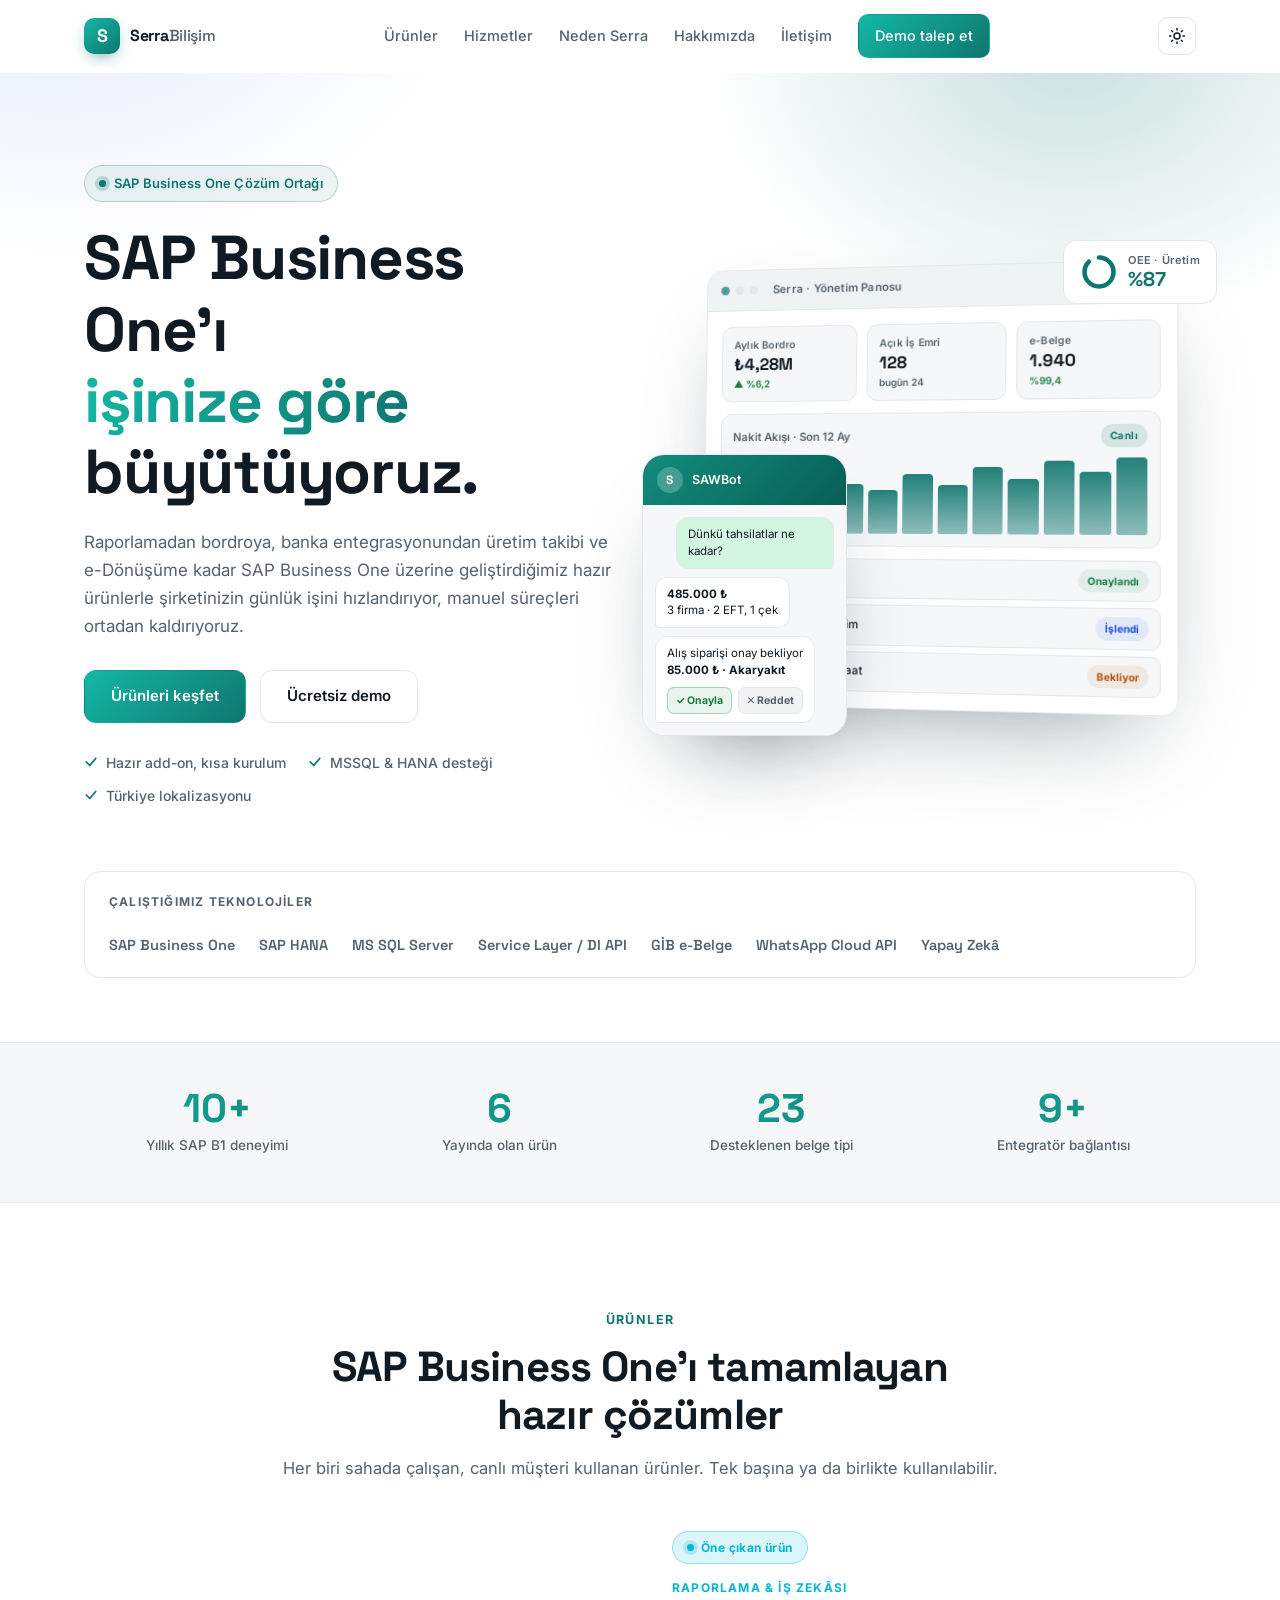
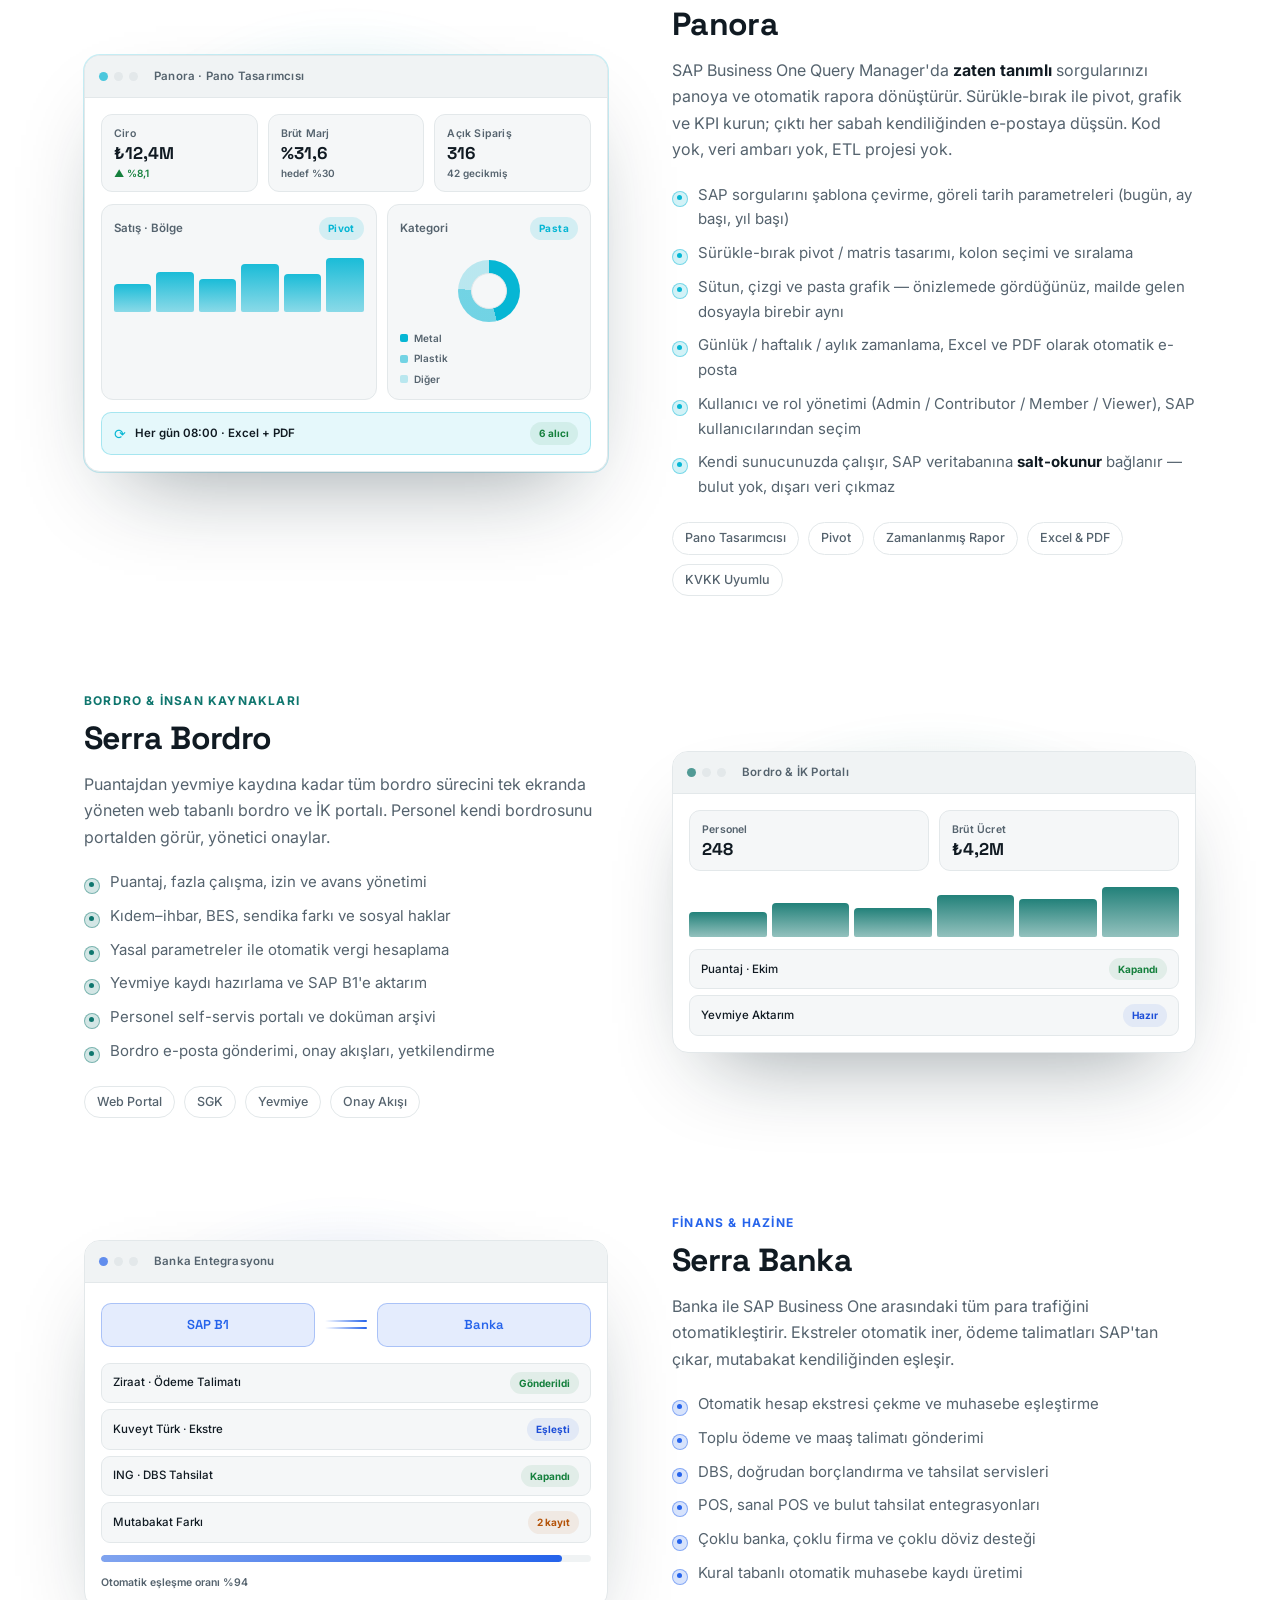
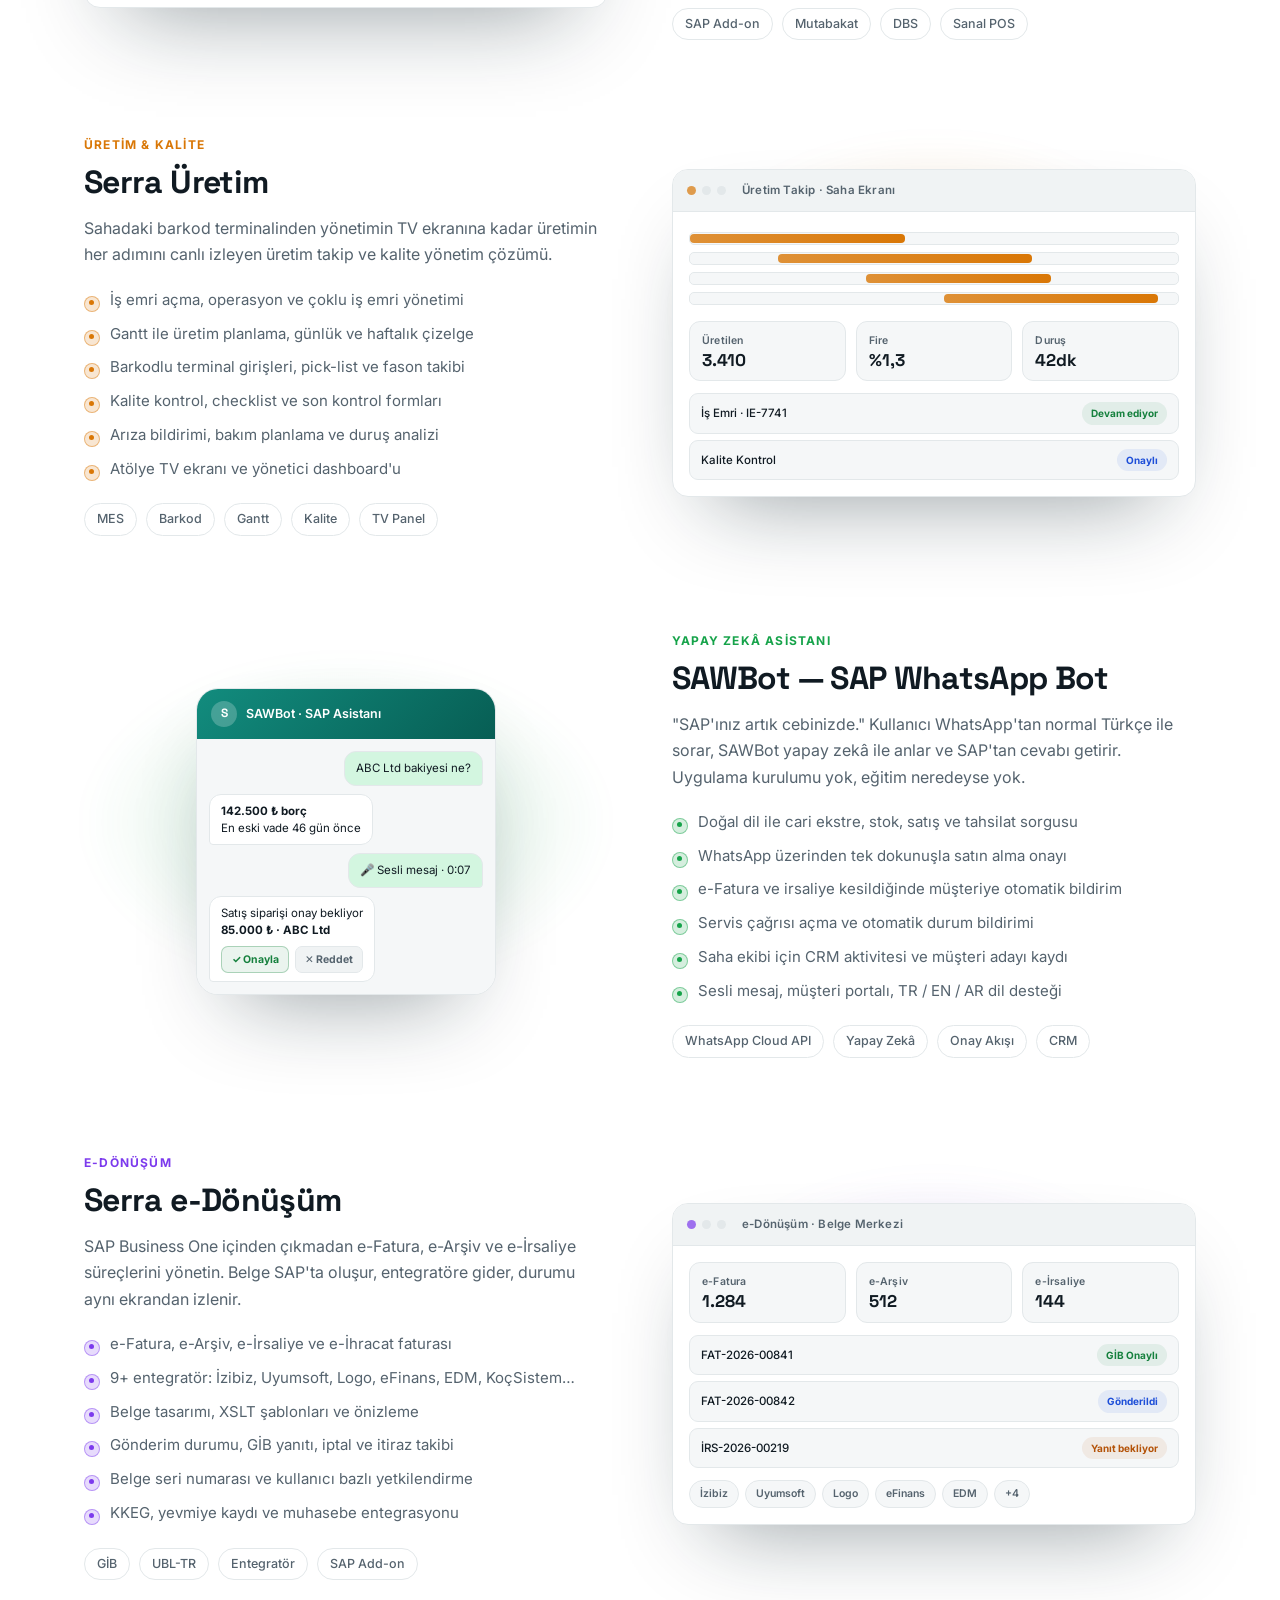
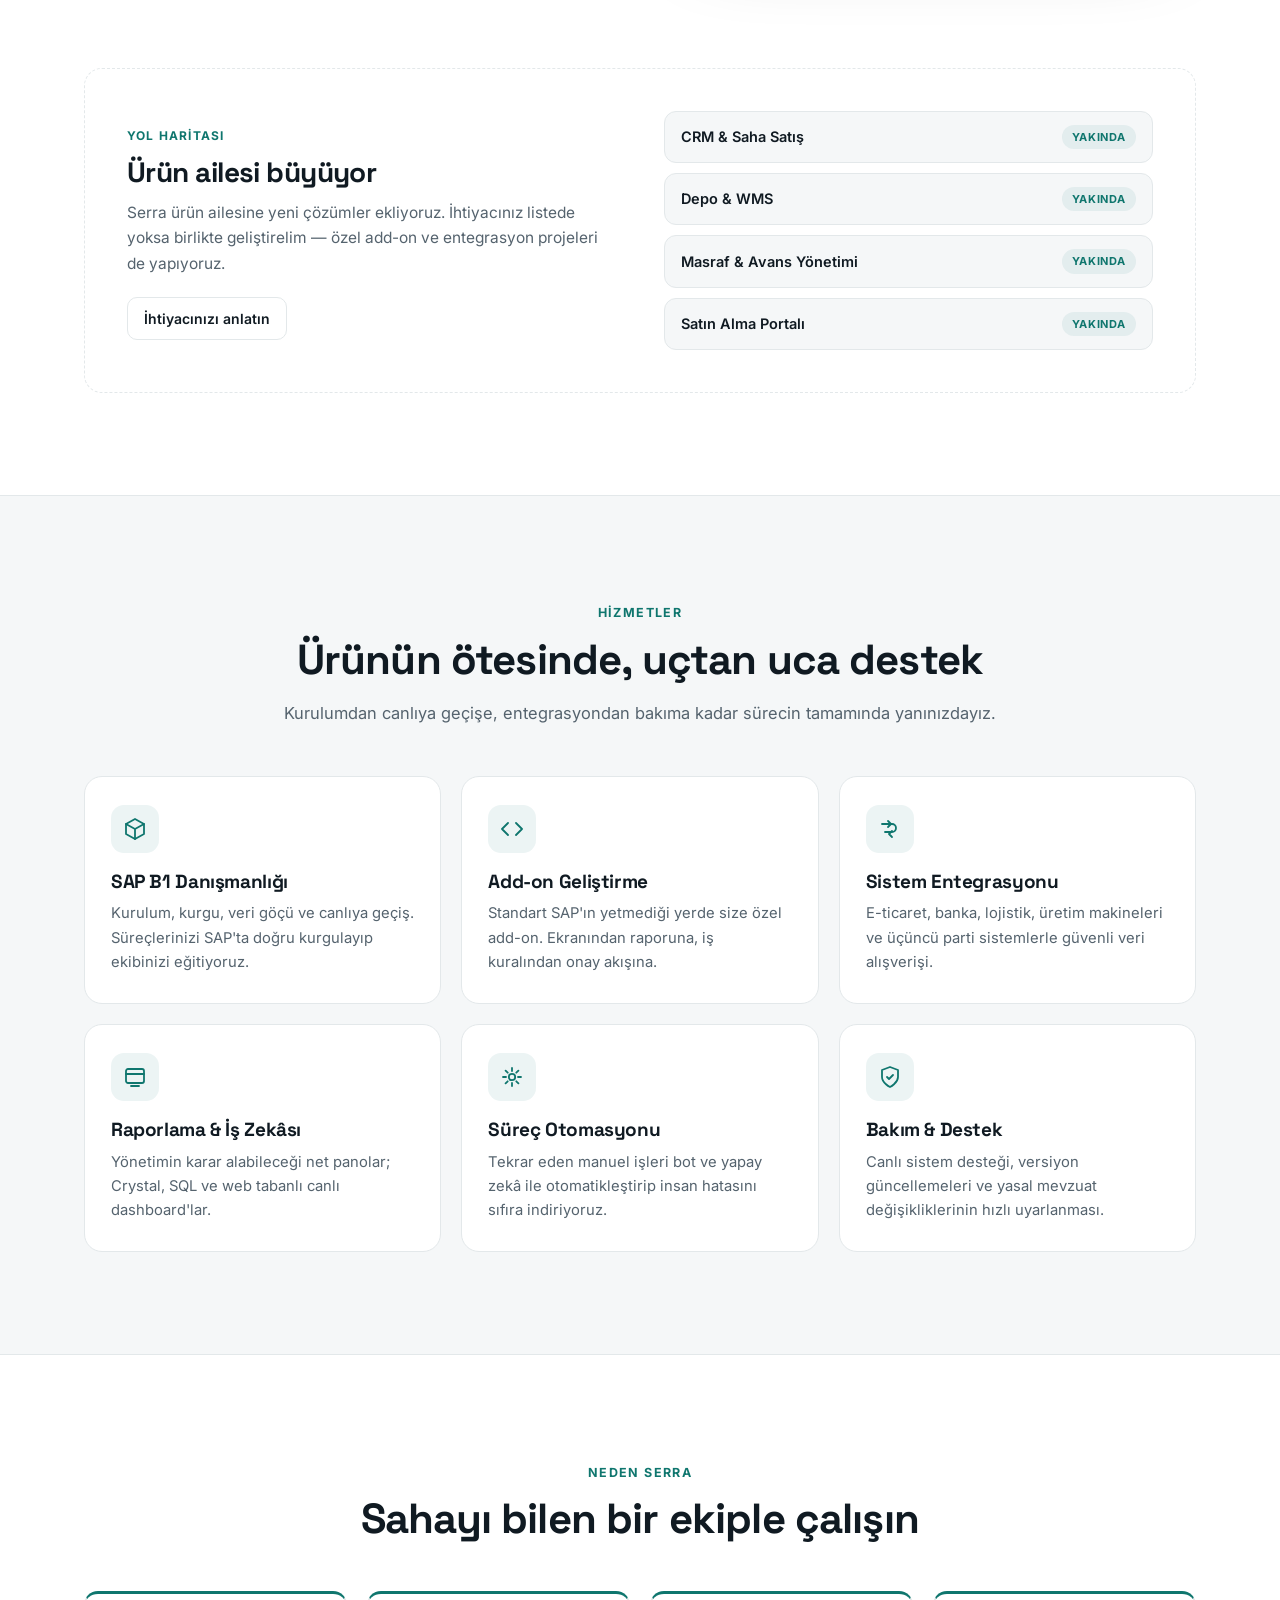
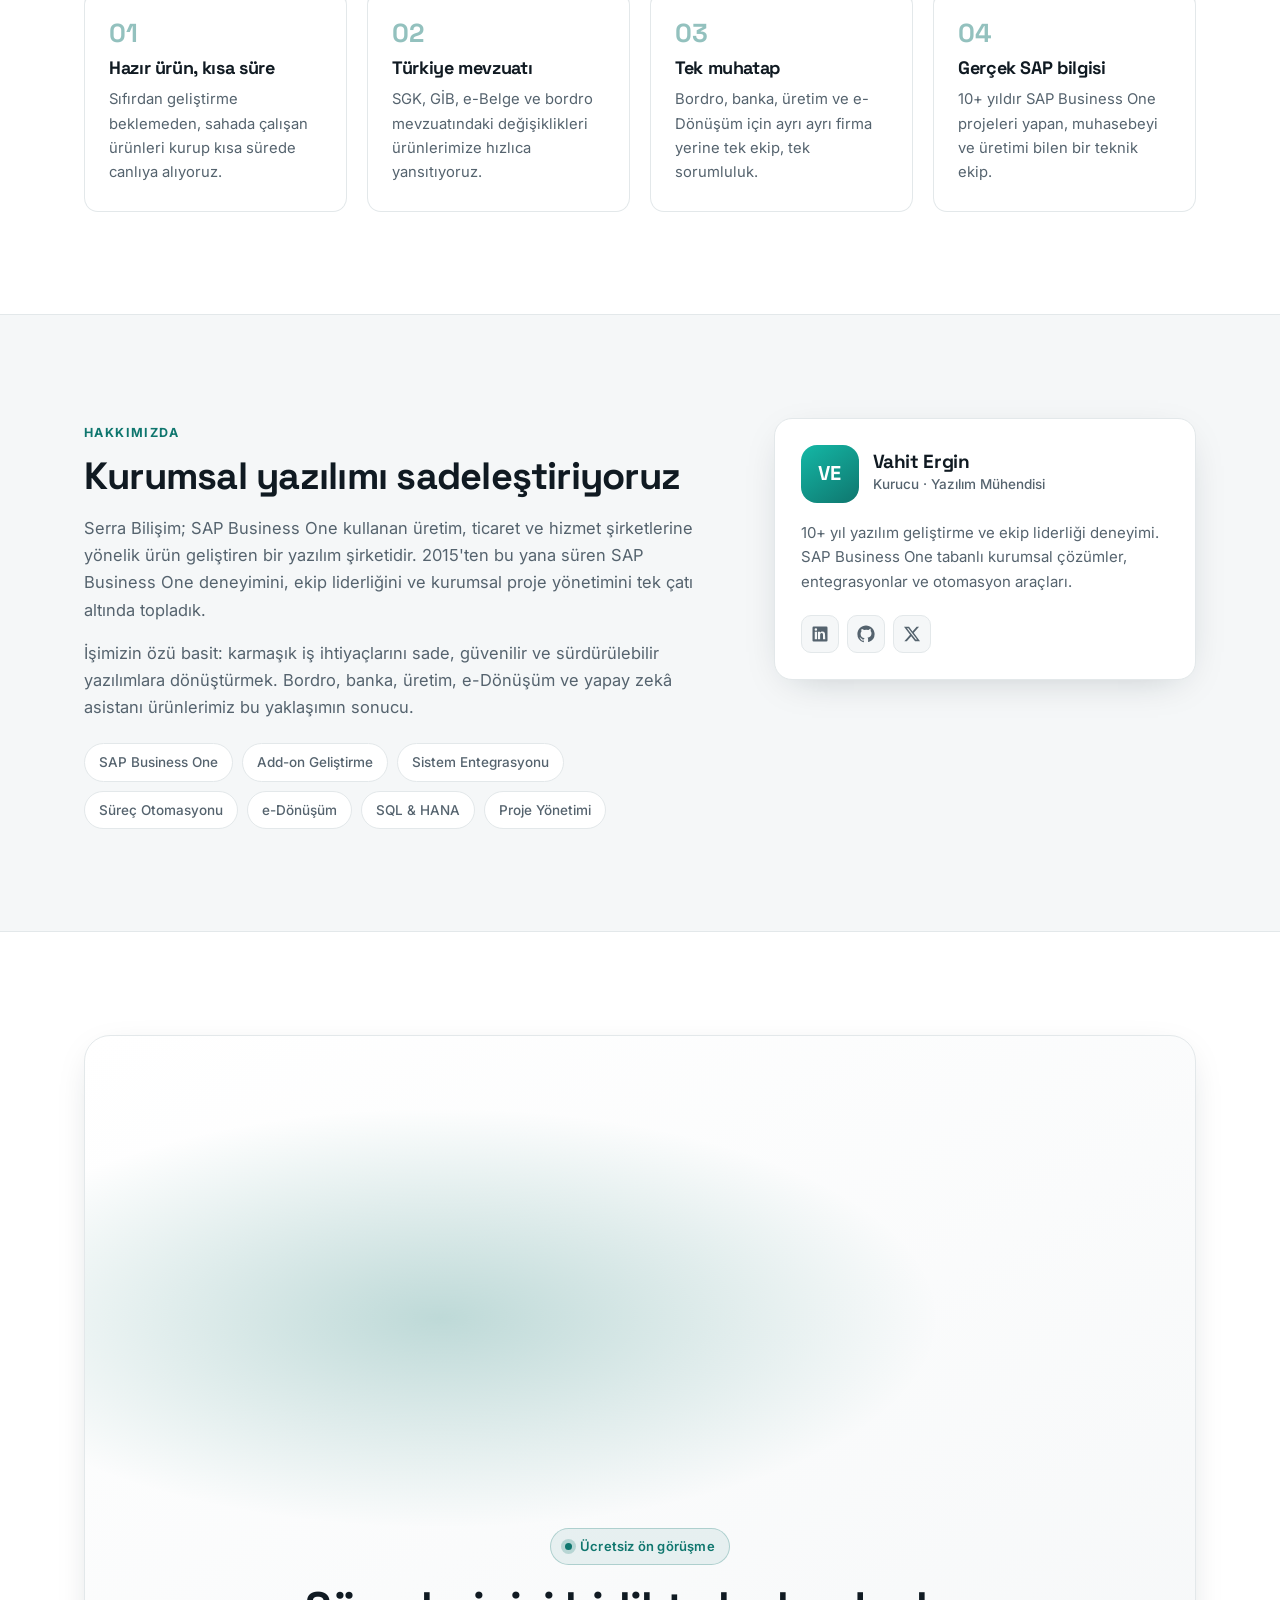
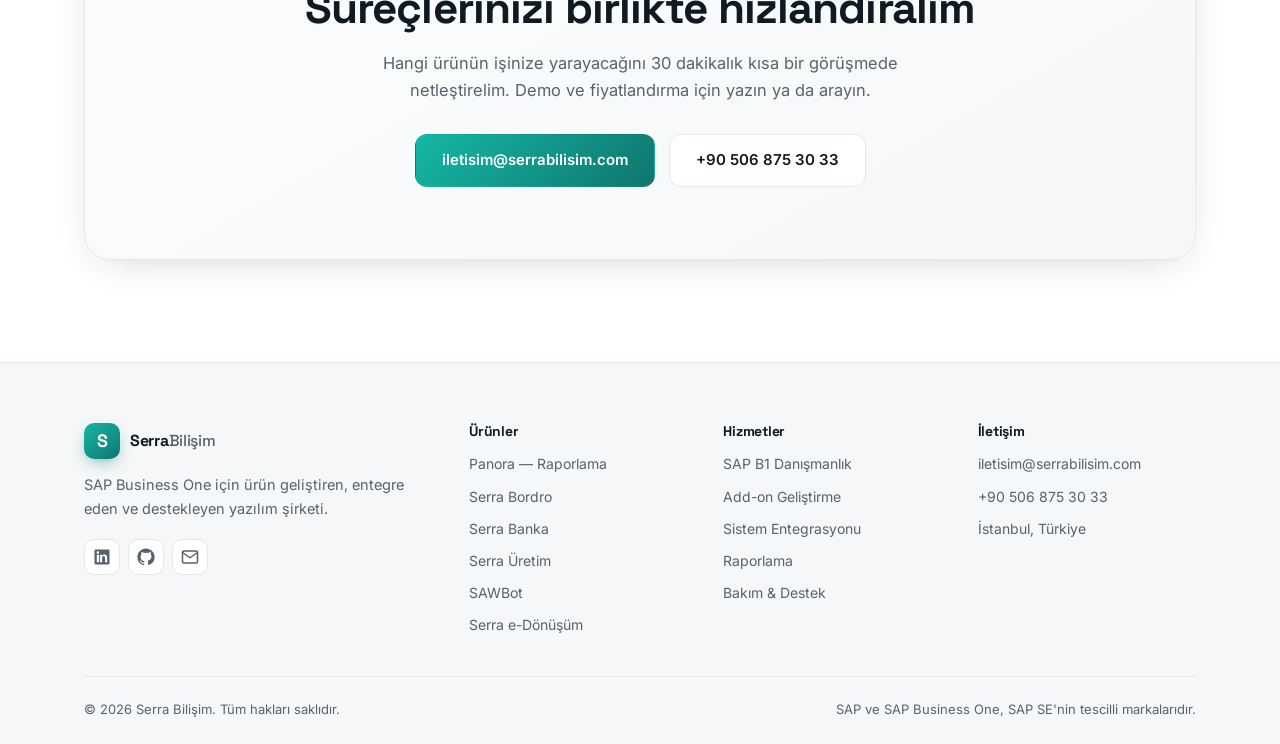
==== commit ae31d600: "Panora raporlama ürününü ekle ve ürün listesinde birinci sıraya al - Panora, "öne çıkan ürün" rozeti" ====
--- a/index.html
+++ b/index.html
@@ -3,8 +3,8 @@
 <head>
   <meta charset="UTF-8" />
   <meta name="viewport" content="width=device-width, initial-scale=1.0" />
-  <title>Serra Bilişim — SAP Business One Ürünleri, Add-on ve e-Dönüşüm Çözümleri</title>
-  <meta name="description" content="SAP Business One için bordro, banka entegrasyonu, üretim takip, WhatsApp yapay zekâ asistanı ve e-Dönüşüm ürünleri. Kurumsal süreçlerinizi uçtan uca dijitalleştiriyoruz." />
+  <title>Serra Bilişim — SAP Business One Raporlama, Add-on ve e-Dönüşüm Çözümleri</title>
+  <meta name="description" content="SAP Business One için Panora raporlama panosu, bordro, banka entegrasyonu, üretim takip, WhatsApp yapay zekâ asistanı ve e-Dönüşüm ürünleri. Kurumsal süreçlerinizi uçtan uca dijitalleştiriyoruz." />
   <meta name="author" content="Serra Bilişim" />
   <meta name="theme-color" content="#0f766e" />
   <link rel="canonical" href="https://serrabilisim.com/" />
@@ -14,8 +14,8 @@
   <meta property="og:site_name" content="Serra Bilişim" />
   <meta property="og:locale" content="tr_TR" />
   <meta property="og:url" content="https://serrabilisim.com/" />
-  <meta property="og:title" content="Serra Bilişim — SAP Business One Ürünleri ve e-Dönüşüm Çözümleri" />
-  <meta property="og:description" content="Bordro, banka entegrasyonu, üretim takip, WhatsApp AI asistanı ve e-Dönüşüm. SAP Business One'ı işinize göre büyütün." />
+  <meta property="og:title" content="Serra Bilişim — SAP Business One Raporlama ve e-Dönüşüm Çözümleri" />
+  <meta property="og:description" content="Panora raporlama, bordro, banka entegrasyonu, üretim takip, WhatsApp AI asistanı ve e-Dönüşüm. SAP Business One'ı işinize göre büyütün." />
   <meta name="twitter:card" content="summary_large_image" />
 
   <link rel="preconnect" href="https://fonts.googleapis.com" />
@@ -33,7 +33,7 @@
     "email": "iletisim@serrabilisim.com",
     "telephone": "+90 506 875 30 33",
     "address": { "@type": "PostalAddress", "addressLocality": "İstanbul", "addressCountry": "TR" },
-    "description": "SAP Business One için bordro, banka entegrasyonu, üretim takip, WhatsApp AI asistanı ve e-Dönüşüm ürünleri."
+    "description": "SAP Business One için Panora raporlama panosu, bordro, banka entegrasyonu, üretim takip, WhatsApp AI asistanı ve e-Dönüşüm ürünleri."
   }
   </script>
 </head>
@@ -78,7 +78,7 @@
           <span class="badge"><span class="badge__dot"></span> SAP Business One Çözüm Ortağı</span>
           <h1 class="hero__title">SAP Business One'ı<br /><em>işinize göre</em> büyütüyoruz.</h1>
           <p class="hero__lead">
-            Bordrodan banka entegrasyonuna, üretim takibinden e-Dönüşüme kadar
+            Raporlamadan bordroya, banka entegrasyonundan üretim takibi ve e-Dönüşüme kadar
             SAP Business One üzerine geliştirdiğimiz hazır ürünlerle şirketinizin
             günlük işini hızlandırıyor, manuel süreçleri ortadan kaldırıyoruz.
           </p>
@@ -157,7 +157,7 @@
       <div class="container">
         <ul class="metrics reveal">
           <li><strong data-count="10" data-suffix="+">10+</strong><span>Yıllık SAP B1 deneyimi</span></li>
-          <li><strong data-count="5" data-suffix="">5</strong><span>Yayında olan ürün</span></li>
+          <li><strong data-count="6" data-suffix="">6</strong><span>Yayında olan ürün</span></li>
           <li><strong data-count="23" data-suffix="">23</strong><span>Desteklenen belge tipi</span></li>
           <li><strong data-count="9" data-suffix="+">9+</strong><span>Entegratör bağlantısı</span></li>
         </ul>
@@ -174,8 +174,64 @@
         </div>
 
         <div class="products">
+          <!-- PANORA -->
+          <article class="pcard pcard--feature reveal" style="--p:#06b6d4">
+            <div class="pcard__visual">
+              <div class="mock mock--mini">
+                <div class="mock__bar"><i></i><i></i><i></i><span>Panora · Pano Tasarımcısı</span></div>
+                <div class="mock__body">
+                  <div class="kpis kpis--3">
+                    <div class="kpi"><span class="kpi__l">Ciro</span><strong class="kpi__v">₺12,4M</strong><span class="kpi__d kpi__d--up">▲ %8,1</span></div>
+                    <div class="kpi"><span class="kpi__l">Brüt Marj</span><strong class="kpi__v">%31,6</strong><span class="kpi__d">hedef %30</span></div>
+                    <div class="kpi"><span class="kpi__l">Açık Sipariş</span><strong class="kpi__v">316</strong><span class="kpi__d">42 gecikmiş</span></div>
+                  </div>
+                  <div class="split">
+                    <div class="panel">
+                      <div class="panel__head"><span>Satış · Bölge</span><span class="chip">Pivot</span></div>
+                      <div class="bars bars--sm">
+                        <i style="--h:52%"></i><i style="--h:74%"></i><i style="--h:61%"></i>
+                        <i style="--h:88%"></i><i style="--h:70%"></i><i style="--h:100%"></i>
+                      </div>
+                    </div>
+                    <div class="panel">
+                      <div class="panel__head"><span>Kategori</span><span class="chip">Pasta</span></div>
+                      <div class="pie"><span></span></div>
+                      <div class="legend">
+                        <span><i style="--c:var(--p)"></i>Metal</span>
+                        <span><i style="--c:color-mix(in srgb, var(--p) 55%, transparent)"></i>Plastik</span>
+                        <span><i style="--c:color-mix(in srgb, var(--p) 25%, transparent)"></i>Diğer</span>
+                      </div>
+                    </div>
+                  </div>
+                  <div class="sched">
+                    <span class="sched__i">⟳</span>
+                    <span class="sched__t">Her gün 08:00 · Excel + PDF</span>
+                    <span class="pill pill--ok">6 alıcı</span>
+                  </div>
+                </div>
+              </div>
+            </div>
+            <div class="pcard__body">
+              <span class="pcard__flag">Öne çıkan ürün</span>
+              <span class="pcard__kicker">Raporlama &amp; İş Zekâsı</span>
+              <h3>Panora</h3>
+              <p>SAP Business One Query Manager'da <strong>zaten tanımlı</strong> sorgularınızı panoya ve otomatik rapora dönüştürür. Sürükle-bırak ile pivot, grafik ve KPI kurun; çıktı her sabah kendiliğinden e-postaya düşsün. Kod yok, veri ambarı yok, ETL projesi yok.</p>
+              <ul class="pcard__feats">
+                <li>SAP sorgularını şablona çevirme, göreli tarih parametreleri (bugün, ay başı, yıl başı)</li>
+                <li>Sürükle-bırak pivot / matris tasarımı, kolon seçimi ve sıralama</li>
+                <li>Sütun, çizgi ve pasta grafik — önizlemede gördüğünüz, mailde gelen dosyayla birebir aynı</li>
+                <li>Günlük / haftalık / aylık zamanlama, Excel ve PDF olarak otomatik e-posta</li>
+                <li>Kullanıcı ve rol yönetimi (Admin / Contributor / Member / Viewer), SAP kullanıcılarından seçim</li>
+                <li>Kendi sunucunuzda çalışır, SAP veritabanına <strong>salt-okunur</strong> bağlanır — bulut yok, dışarı veri çıkmaz</li>
+              </ul>
+              <div class="tags tags--sm">
+                <span>Pano Tasarımcısı</span><span>Pivot</span><span>Zamanlanmış Rapor</span><span>Excel &amp; PDF</span><span>KVKK Uyumlu</span>
+              </div>
+            </div>
+          </article>
+
           <!-- BORDRO -->
-          <article class="pcard reveal" style="--p:#0f766e">
+          <article class="pcard pcard--rev reveal" style="--p:#0f766e">
             <div class="pcard__visual">
               <div class="mock mock--mini">
                 <div class="mock__bar"><i></i><i></i><i></i><span>Bordro &amp; İK Portalı</span></div>
@@ -213,7 +269,7 @@
           </article>
 
           <!-- BANKA -->
-          <article class="pcard pcard--rev reveal" style="--p:#2563eb">
+          <article class="pcard reveal" style="--p:#2563eb">
             <div class="pcard__visual">
               <div class="mock mock--mini">
                 <div class="mock__bar"><i></i><i></i><i></i><span>Banka Entegrasyonu</span></div>
@@ -253,7 +309,7 @@
           </article>
 
           <!-- ÜRETİM -->
-          <article class="pcard reveal" style="--p:#d97706">
+          <article class="pcard pcard--rev reveal" style="--p:#d97706">
             <div class="pcard__visual">
               <div class="mock mock--mini">
                 <div class="mock__bar"><i></i><i></i><i></i><span>Üretim Takip · Saha Ekranı</span></div>
@@ -295,7 +351,7 @@
           </article>
 
           <!-- SAWBOT -->
-          <article class="pcard pcard--rev reveal" style="--p:#16a34a">
+          <article class="pcard reveal" style="--p:#16a34a">
             <div class="pcard__visual">
               <div class="phone phone--static">
                 <div class="phone__top"><span class="phone__av">S</span><span class="phone__name">SAWBot · SAP Asistanı</span></div>
@@ -329,7 +385,7 @@
           </article>
 
           <!-- E-DÖNÜŞÜM -->
-          <article class="pcard reveal" style="--p:#7c3aed">
+          <article class="pcard pcard--rev reveal" style="--p:#7c3aed">
             <div class="pcard__visual">
               <div class="mock mock--mini">
                 <div class="mock__bar"><i></i><i></i><i></i><span>e-Dönüşüm · Belge Merkezi</span></div>
@@ -381,7 +437,7 @@
             <li><span>CRM &amp; Saha Satış</span><em>Yakında</em></li>
             <li><span>Depo &amp; WMS</span><em>Yakında</em></li>
             <li><span>Masraf &amp; Avans Yönetimi</span><em>Yakında</em></li>
-            <li><span>İş Zekâsı Panoları</span><em>Yakında</em></li>
+            <li><span>Satın Alma Portalı</span><em>Yakında</em></li>
           </ul>
         </div>
       </div>
@@ -532,6 +588,7 @@
         </div>
         <div class="footer__col">
           <h4>Ürünler</h4>
+          <a href="#urunler">Panora — Raporlama</a>
           <a href="#urunler">Serra Bordro</a>
           <a href="#urunler">Serra Banka</a>
           <a href="#urunler">Serra Üretim</a>
--- a/styles.css
+++ b/styles.css
@@ -329,6 +329,35 @@
   border-radius: 4px; background: linear-gradient(90deg, color-mix(in srgb, var(--p) 80%, transparent), var(--p));
 }
 
+/* --- Panora: pano tasarımcısı bileşenleri --- */
+.split { display: grid; grid-template-columns: 1.35fr 1fr; gap: 10px; }
+.split .panel { display: flex; flex-direction: column; gap: 8px; }
+
+.pie {
+  width: 62px; height: 62px; margin: 2px auto 0; border-radius: 50%; position: relative;
+  background: conic-gradient(
+    var(--p) 0 46%,
+    color-mix(in srgb, var(--p) 55%, transparent) 46% 76%,
+    color-mix(in srgb, var(--p) 25%, transparent) 76% 100%
+  );
+}
+.pie span {
+  position: absolute; inset: 21%; border-radius: 50%;
+  background: var(--bg-alt); border: 1px solid var(--border);
+}
+.legend { display: flex; flex-direction: column; gap: 4px; }
+.legend span { display: flex; align-items: center; gap: 6px; font-size: 10px; font-weight: 600; color: var(--text-soft); }
+.legend i { width: 8px; height: 8px; border-radius: 2px; background: var(--c); flex-shrink: 0; }
+
+.sched {
+  display: flex; align-items: center; gap: 9px;
+  padding: 9px 12px; border-radius: 10px;
+  background: color-mix(in srgb, var(--p) 10%, transparent);
+  border: 1px solid color-mix(in srgb, var(--p) 28%, transparent);
+}
+.sched__i { color: var(--p); font-size: 14px; line-height: 1; flex-shrink: 0; }
+.sched__t { flex: 1; font-size: 11.5px; font-weight: 600; color: var(--text); white-space: nowrap; overflow: hidden; text-overflow: ellipsis; }
+
 .chips { display: flex; flex-wrap: wrap; gap: 6px; }
 .chips span {
   font-size: 10.5px; font-weight: 600; padding: 4px 10px; border-radius: 999px;
@@ -425,6 +454,23 @@
   display: inline-block; font-size: 12px; font-weight: 700;
   letter-spacing: 1.2px; text-transform: uppercase; color: var(--p);
 }
+
+/* Öne çıkan ürün */
+.pcard__flag {
+  display: inline-flex; align-items: center; gap: 7px;
+  margin-bottom: 14px; padding: 6px 14px; border-radius: 999px;
+  background: color-mix(in srgb, var(--p) 14%, transparent);
+  border: 1px solid color-mix(in srgb, var(--p) 34%, transparent);
+  color: var(--p); font-size: 12px; font-weight: 700; letter-spacing: 0.4px;
+}
+.pcard__flag::before {
+  content: ""; width: 7px; height: 7px; border-radius: 50%; background: currentColor;
+  box-shadow: 0 0 0 4px color-mix(in srgb, currentColor 22%, transparent);
+}
+.pcard__flag + .pcard__kicker { display: block; }
+.pcard--feature .pcard__body > p strong { color: var(--text); font-weight: 700; }
+.pcard--feature .pcard__feats strong { color: var(--text); font-weight: 700; }
+.pcard--feature .mock { box-shadow: var(--shadow-lg), 0 0 0 1px color-mix(in srgb, var(--p) 22%, transparent); }
 .pcard__body h3 { font-size: clamp(24px, 3vw, 32px); margin-top: 8px; }
 .pcard__body > p { margin-top: 14px; color: var(--text-soft); font-size: 16px; }
 
@@ -632,6 +678,7 @@
   .cta__actions .btn, .hero__actions .btn { width: 100%; }
   .kpis--3 { grid-template-columns: repeat(2, 1fr); }
   .kpis--3 .kpi:last-child { grid-column: 1 / -1; }
+  .split { grid-template-columns: 1fr; }
 }
 
 @media (prefers-reduced-motion: reduce) {
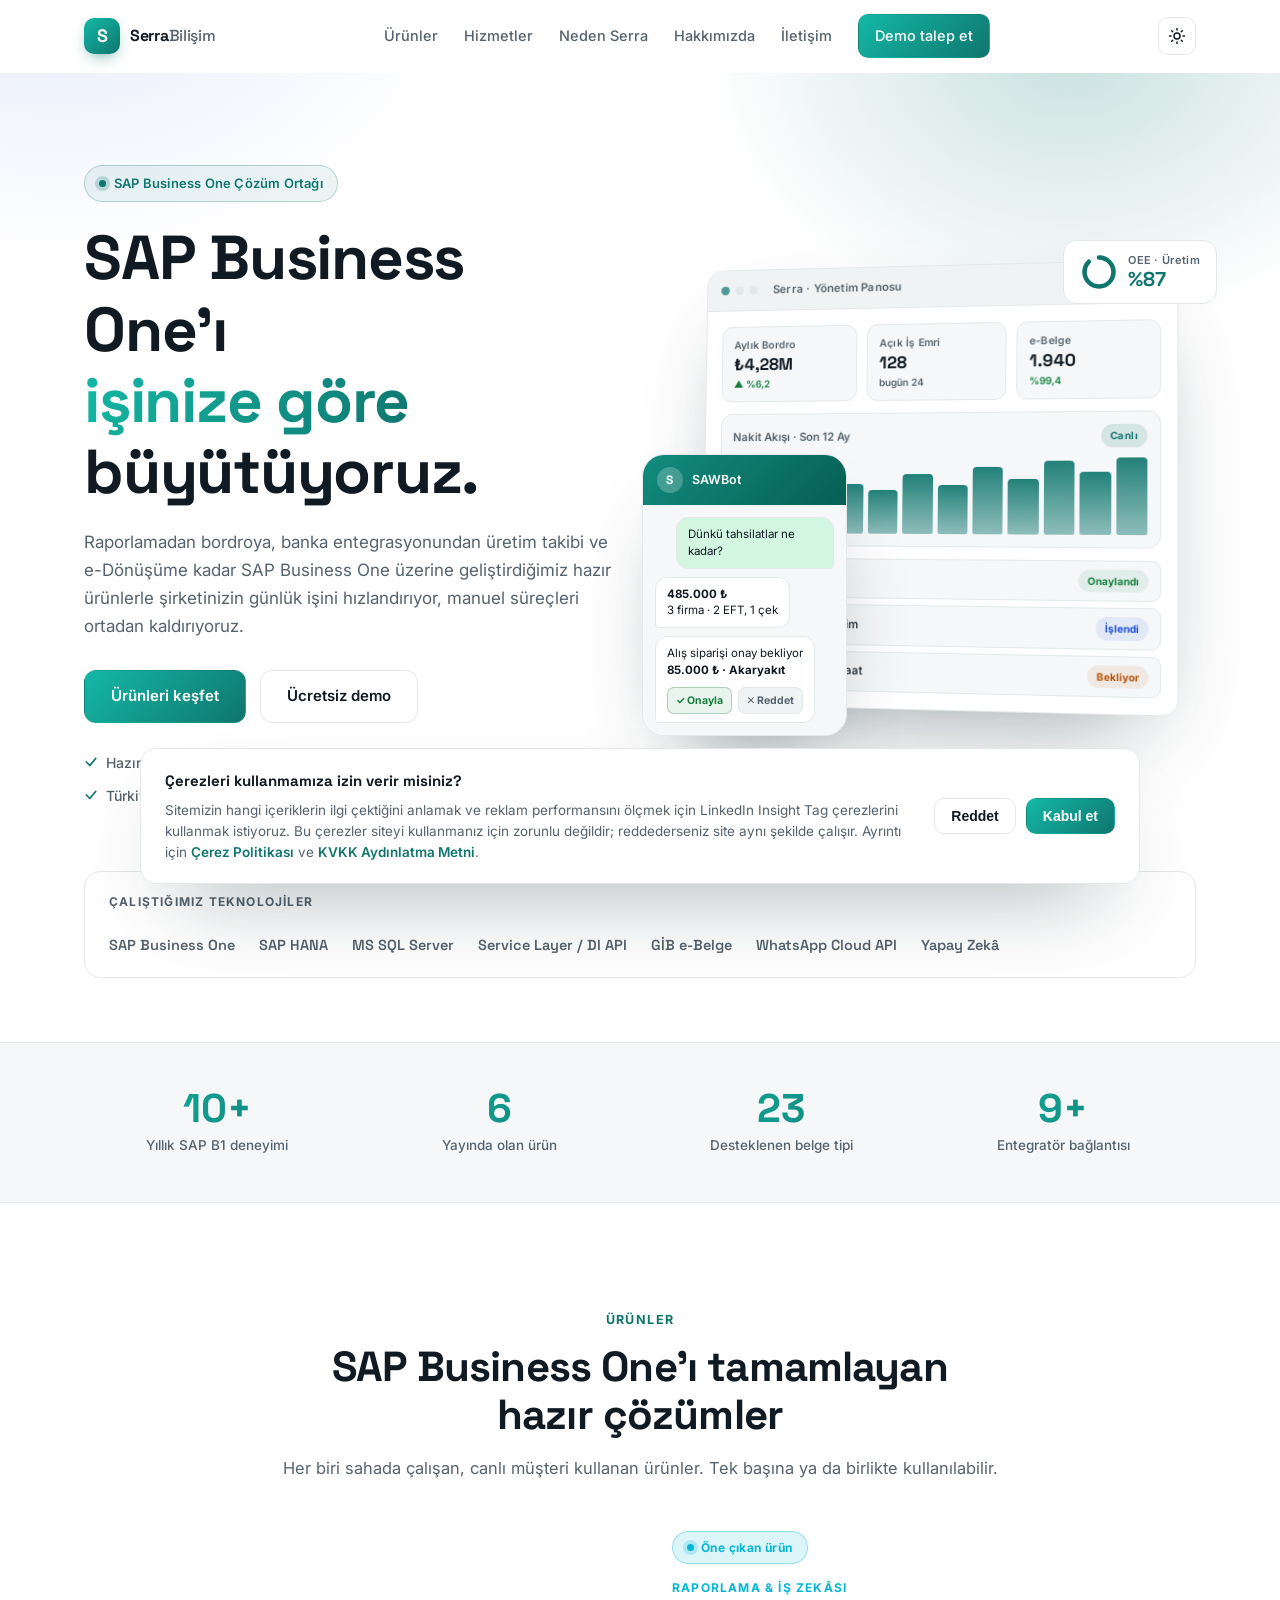
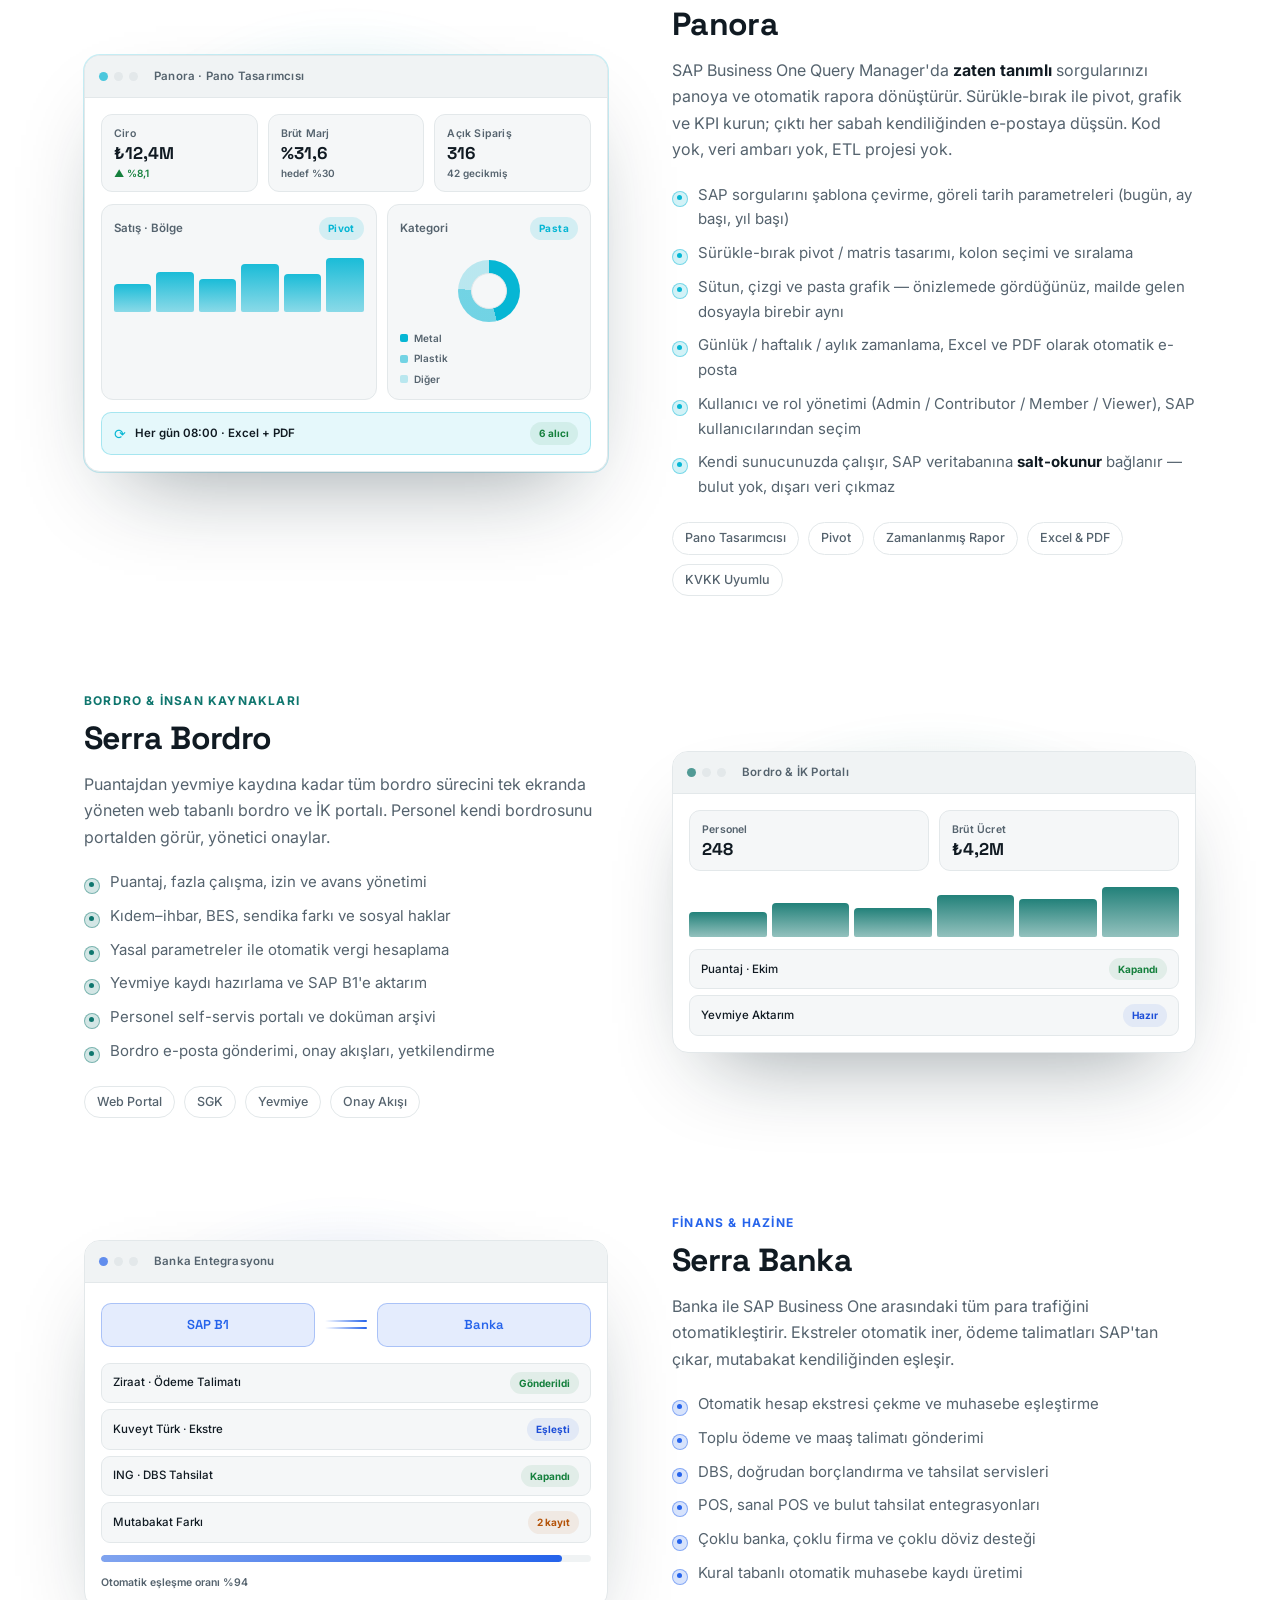
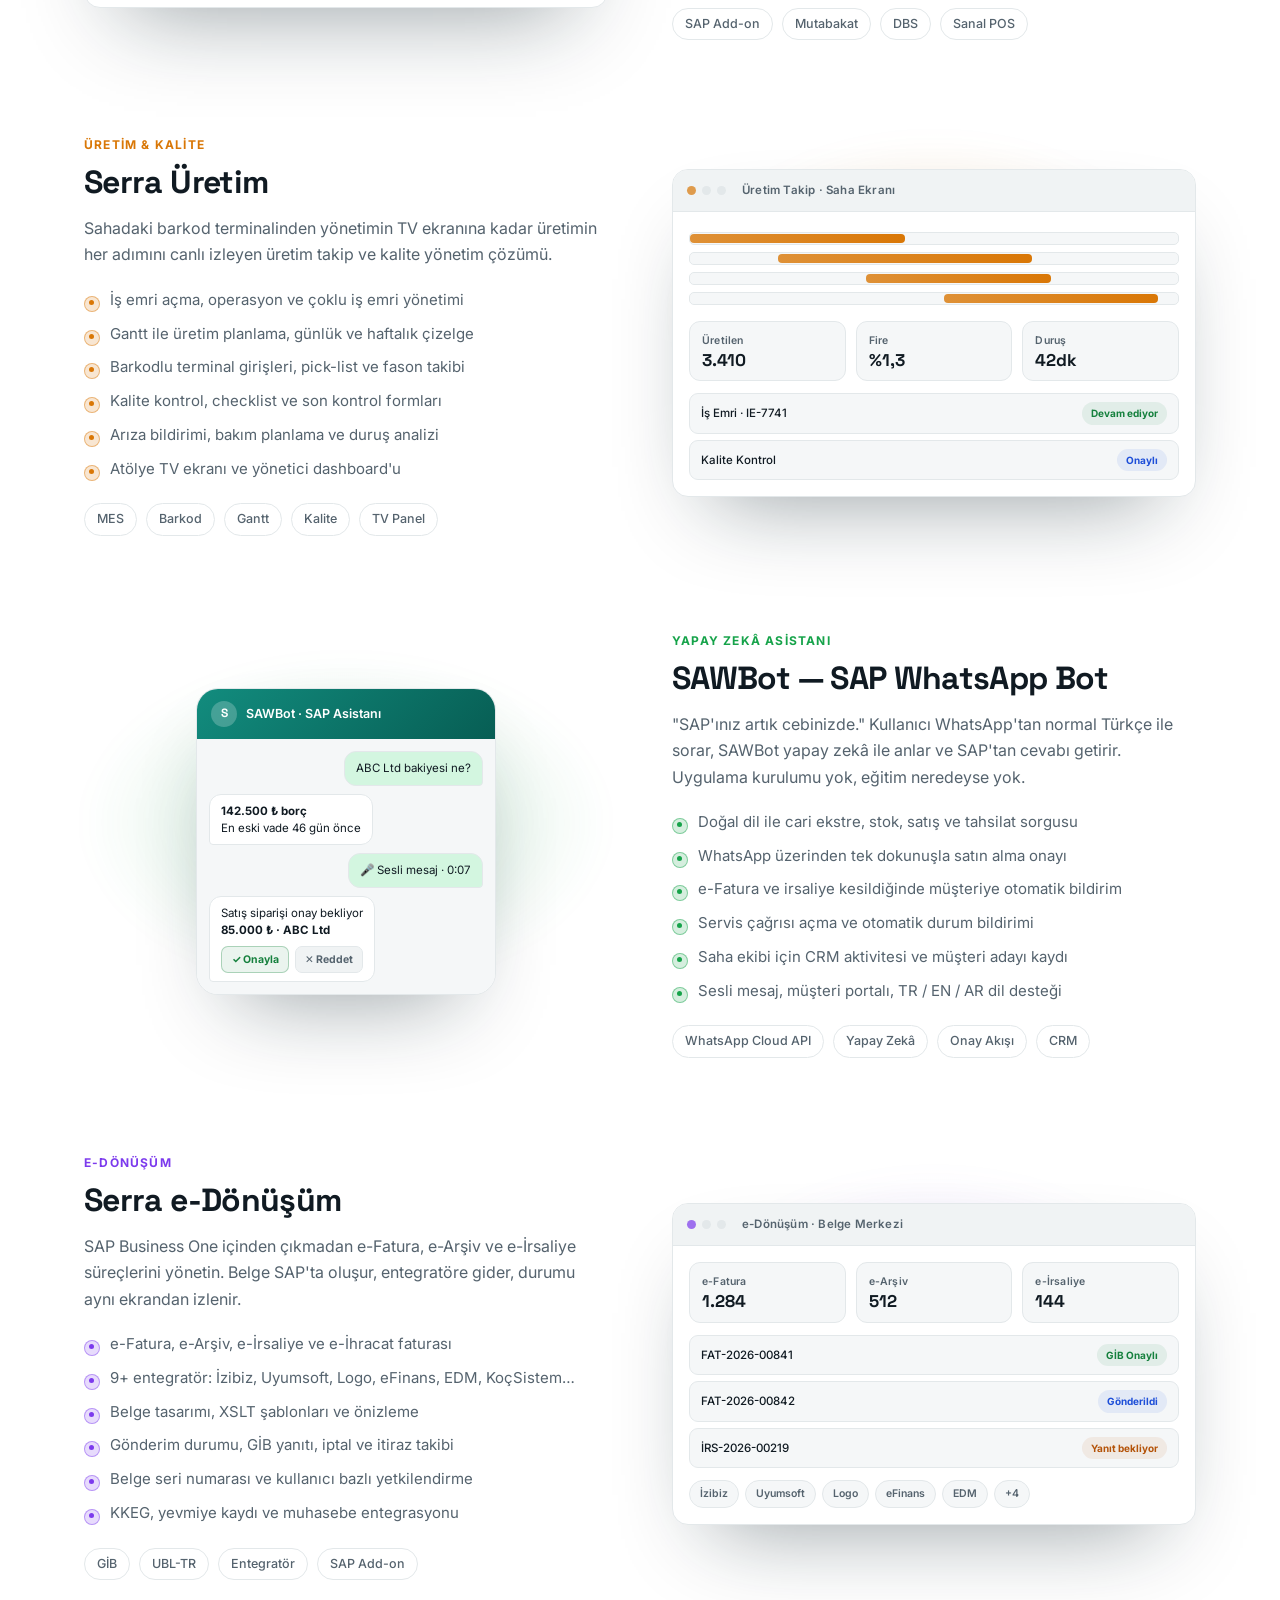
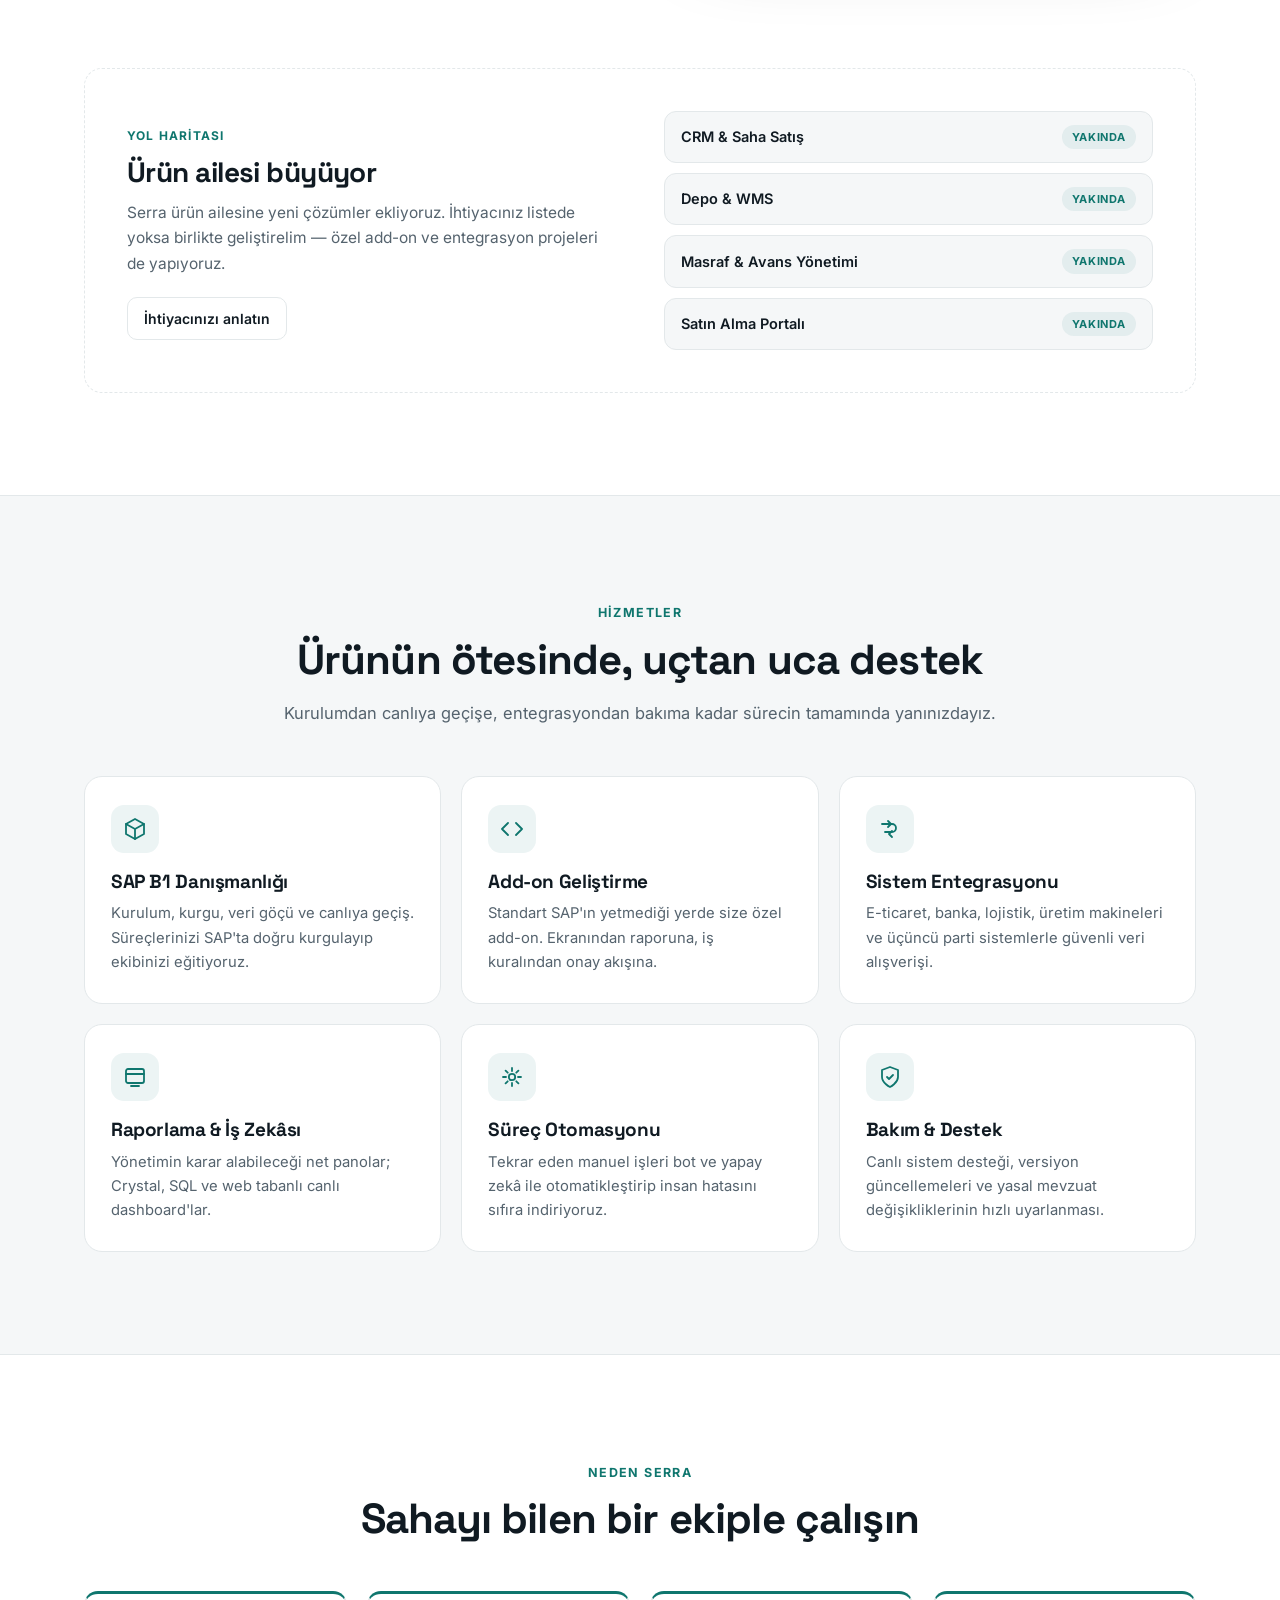
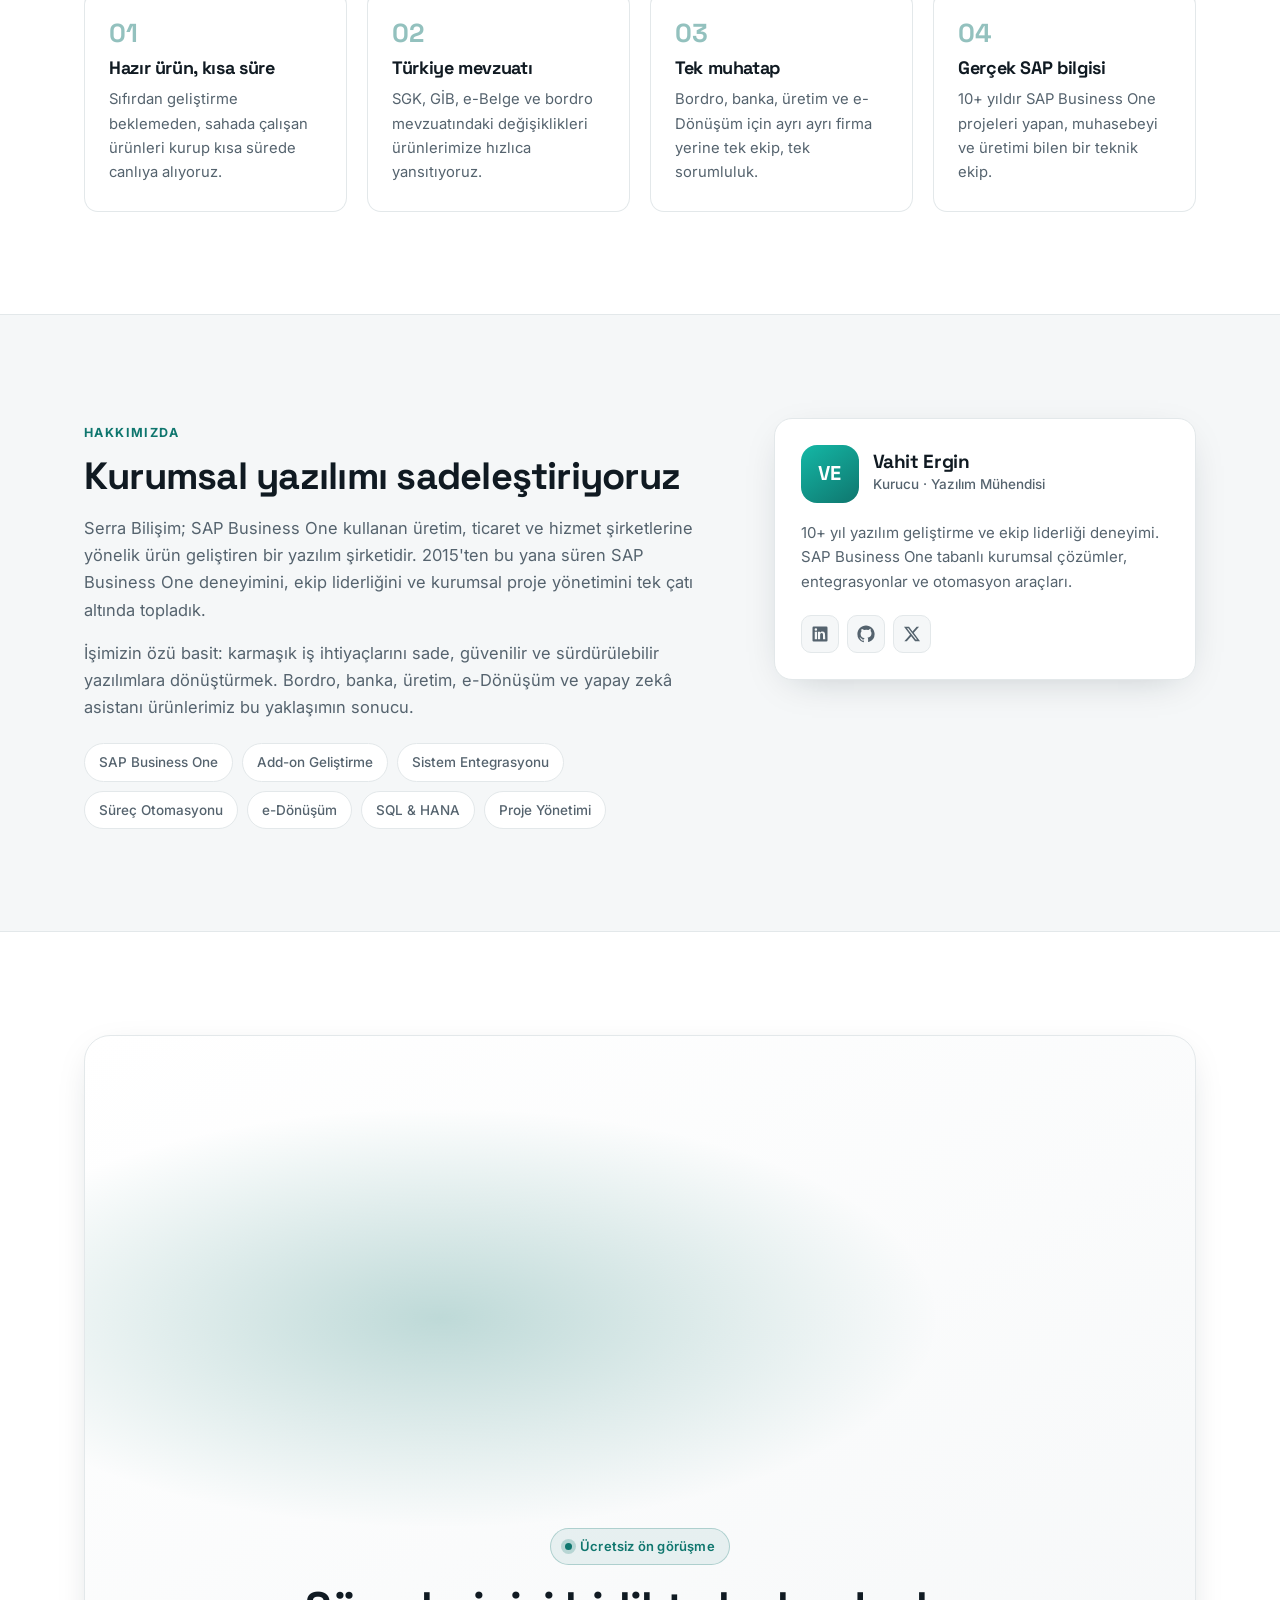
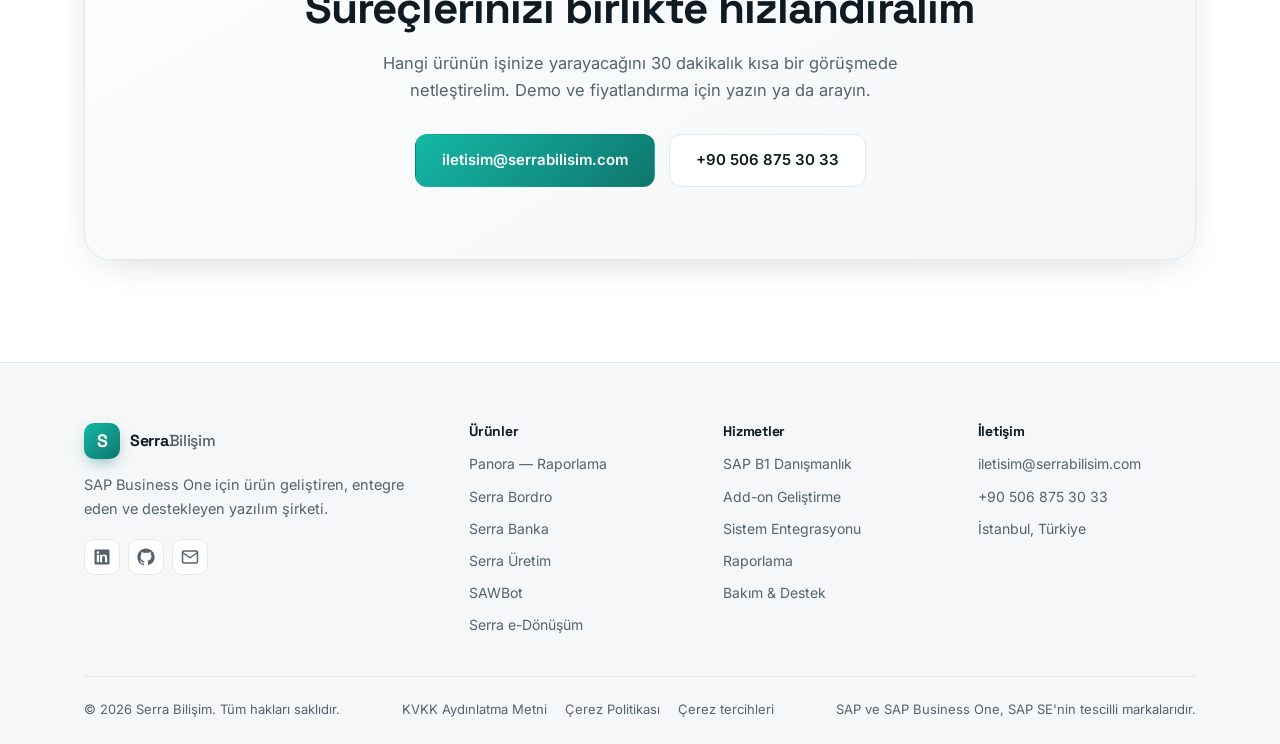
==== commit 67be36fe: "Ziyaretci olcumu icin LinkedIn Insight Tag ve KVKK cerez rizasi ekle - Rıza banner'ı: ölçüm kodu yal" ====
--- a/index.html
+++ b/index.html
@@ -612,10 +612,36 @@
       </div>
       <div class="footer__bottom">
         <span>© <span id="year"></span> Serra Bilişim. Tüm hakları saklıdır.</span>
+        <span class="footer__legal">
+          <a href="gizlilik.html">KVKK Aydınlatma Metni</a>
+          <a href="gizlilik.html#cerez">Çerez Politikası</a>
+          <a href="#" data-consent-reopen>Çerez tercihleri</a>
+        </span>
         <span>SAP ve SAP Business One, SAP SE'nin tescilli markalarıdır.</span>
       </div>
     </div>
   </footer>
+
+  <!-- ===== ÇEREZ RIZASI ===== -->
+  <div class="consent" id="consent" role="dialog" aria-live="polite" aria-label="Çerez tercihleri">
+    <div class="consent__inner">
+      <div class="consent__text">
+        <strong>Çerezleri kullanmamıza izin verir misiniz?</strong>
+        <p>
+          Sitemizin hangi içeriklerin ilgi çektiğini anlamak ve reklam
+          performansını ölçmek için LinkedIn Insight Tag çerezlerini kullanmak
+          istiyoruz. Bu çerezler siteyi kullanmanız için zorunlu değildir;
+          reddederseniz site aynı şekilde çalışır. Ayrıntı için
+          <a href="gizlilik.html#cerez">Çerez Politikası</a> ve
+          <a href="gizlilik.html">KVKK Aydınlatma Metni</a>.
+        </p>
+      </div>
+      <div class="consent__actions">
+        <button class="btn btn--ghost btn--sm" id="consentReject" type="button">Reddet</button>
+        <button class="btn btn--primary btn--sm" id="consentAccept" type="button">Kabul et</button>
+      </div>
+    </div>
+  </div>
 
   <script src="script.js"></script>
 </body>
--- a/styles.css
+++ b/styles.css
@@ -630,6 +630,60 @@
   font-size: 13px; color: var(--text-soft);
 }
 
+.footer__legal { display: flex; flex-wrap: wrap; gap: 6px 18px; }
+.footer__legal a { transition: color 0.2s ease; }
+.footer__legal a:hover { color: var(--accent); }
+
+/* =========================================================
+   ÇEREZ RIZA BANNER'I
+   ========================================================= */
+.consent {
+  position: fixed; left: 0; right: 0; bottom: 0; z-index: 80;
+  padding: 16px; pointer-events: none;
+  transform: translateY(120%); opacity: 0;
+  transition: transform 0.4s cubic-bezier(0.2, 0.8, 0.3, 1), opacity 0.3s ease;
+}
+.consent.is-open { transform: none; opacity: 1; pointer-events: auto; }
+.consent__inner {
+  max-width: 1000px; margin: 0 auto;
+  display: flex; align-items: center; gap: 22px; flex-wrap: wrap;
+  padding: 20px 24px; border-radius: 16px;
+  background: var(--surface); border: 1px solid var(--border);
+  box-shadow: var(--shadow-lg);
+}
+.consent__text { flex: 1; min-width: 260px; }
+.consent__text strong { display: block; font-size: 15px; font-family: "Space Grotesk", sans-serif; }
+.consent__text p { margin-top: 6px; font-size: 13.5px; color: var(--text-soft); line-height: 1.55; }
+.consent__text a { color: var(--accent); font-weight: 600; }
+.consent__text a:hover { text-decoration: underline; }
+.consent__actions { display: flex; gap: 10px; flex-shrink: 0; }
+
+/* =========================================================
+   YASAL METİN SAYFASI
+   ========================================================= */
+.legal { max-width: 780px; }
+.legal h1 { font-size: clamp(28px, 4vw, 40px); margin-top: 10px; }
+.legal__updated { font-size: 13.5px; color: var(--text-soft); margin-top: 10px; }
+.legal h2 { font-size: clamp(22px, 3vw, 30px); margin-top: 44px; }
+.legal h3 { font-size: 18px; margin-top: 28px; }
+.legal p { margin-top: 14px; color: var(--text-soft); font-size: 16px; }
+.legal ul { margin-top: 14px; padding-left: 22px; display: flex; flex-direction: column; gap: 8px; }
+.legal li { color: var(--text-soft); font-size: 15.5px; }
+.legal a { color: var(--accent); font-weight: 600; }
+.legal a:hover { text-decoration: underline; }
+.legal__note {
+  margin-top: 22px; padding: 16px 18px; border-radius: 12px;
+  background: var(--accent-soft); border: 1px solid color-mix(in srgb, var(--accent) 26%, transparent);
+}
+.legal__note p { margin-top: 0; color: var(--text); font-size: 14.5px; }
+.legal__table { width: 100%; overflow-x: auto; margin-top: 16px; }
+.legal__table table { width: 100%; border-collapse: collapse; min-width: 420px; }
+.legal__table th, .legal__table td {
+  text-align: left; padding: 11px 14px; font-size: 14.5px;
+  border: 1px solid var(--border); color: var(--text-soft);
+}
+.legal__table th { background: var(--bg-alt); color: var(--text); font-weight: 600; }
+
 /* =========================================================
    REVEAL
    ========================================================= */
@@ -672,6 +726,10 @@
 }
 
 @media (max-width: 560px) {
+  .consent { padding: 10px; }
+  .consent__inner { padding: 18px; gap: 16px; }
+  .consent__actions { width: 100%; }
+  .consent__actions .btn { flex: 1; }
   .trust { flex-direction: column; align-items: flex-start; gap: 12px; }
   .footer__grid { grid-template-columns: 1fr; }
   .footer__bottom { flex-direction: column; text-align: left; }
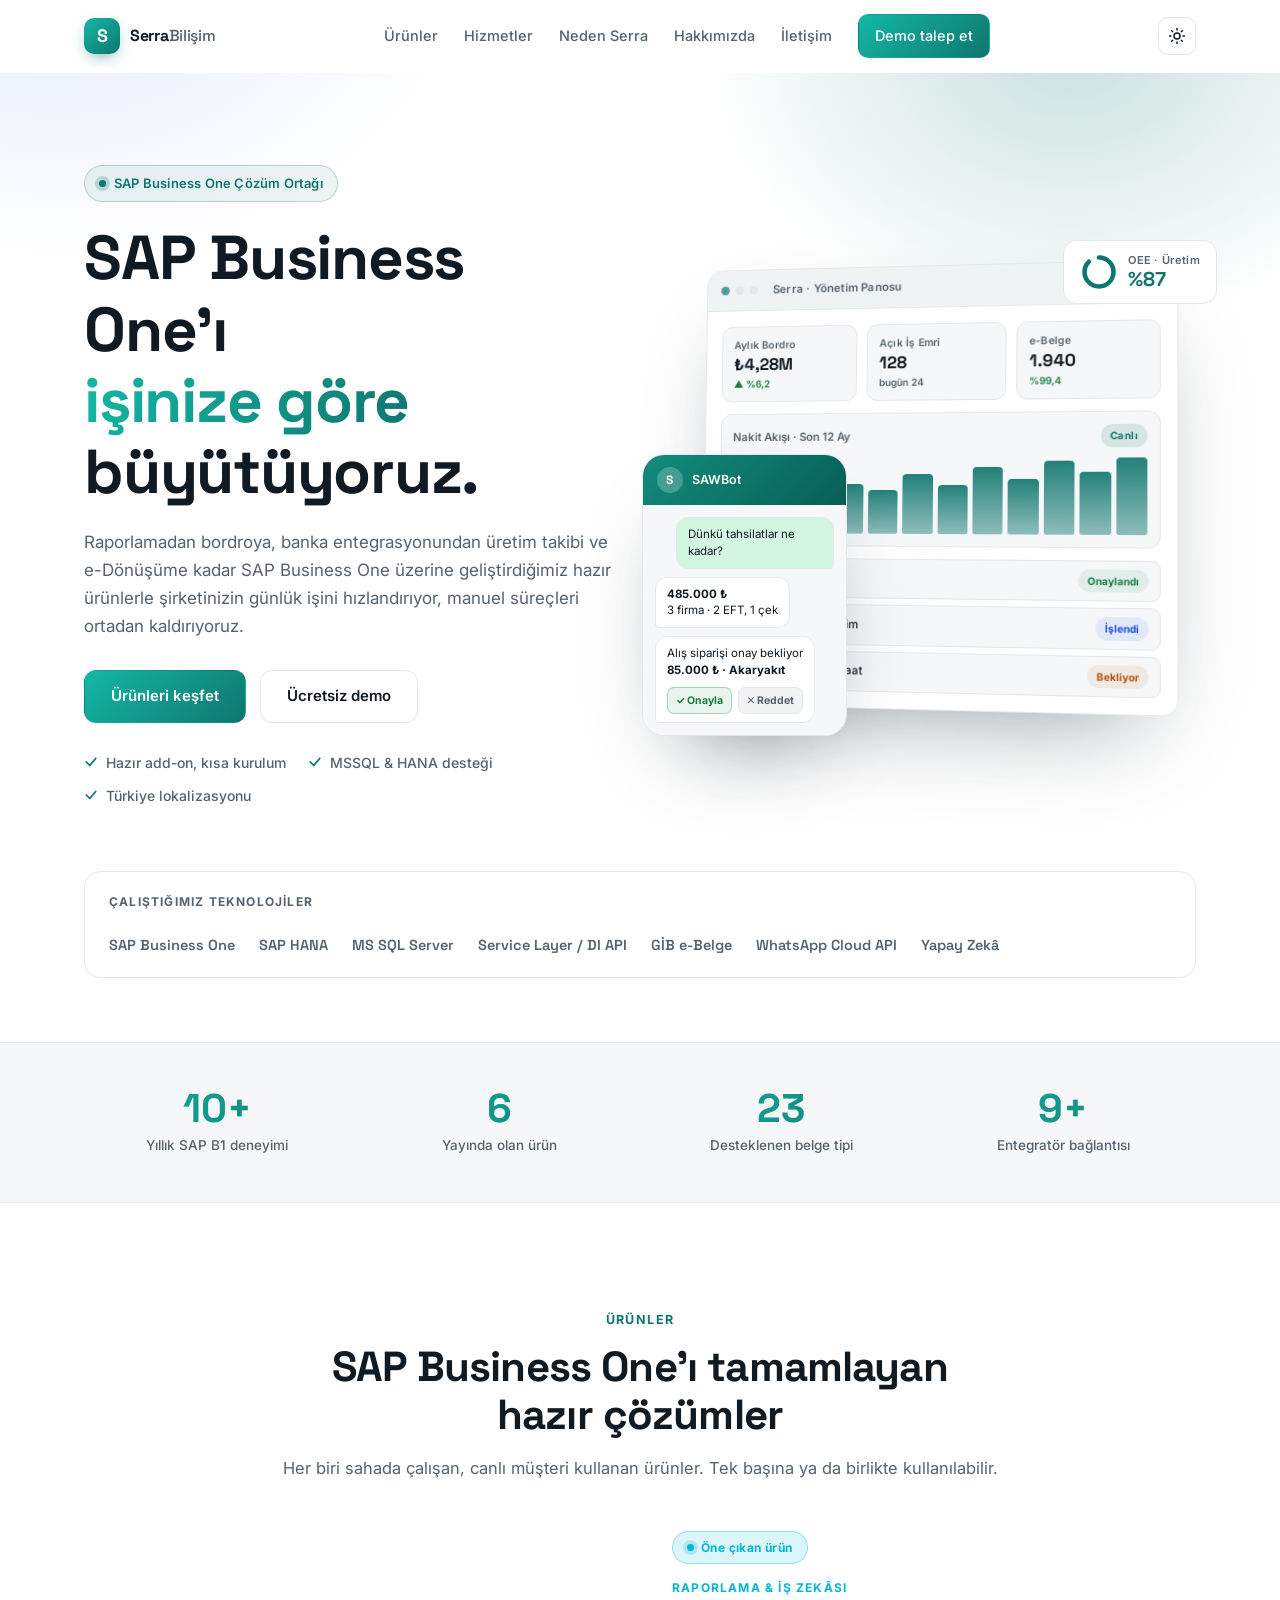
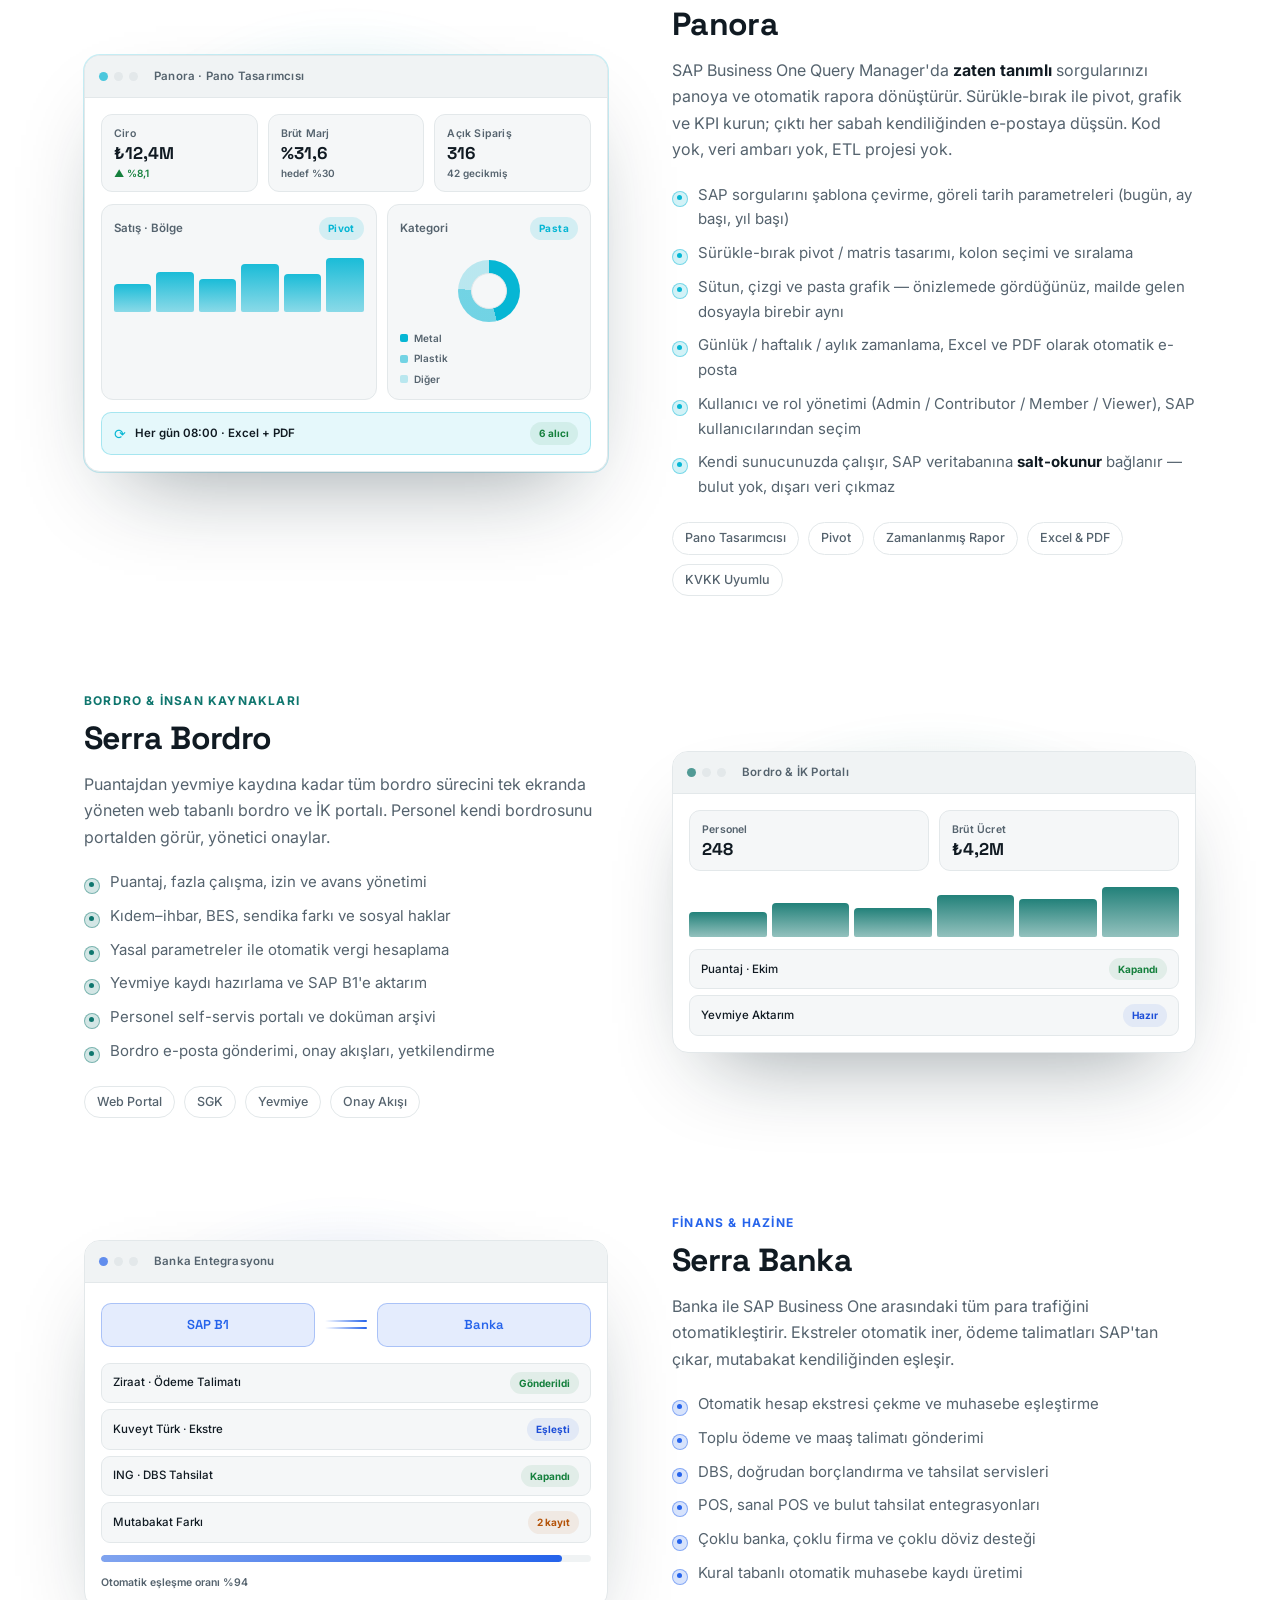
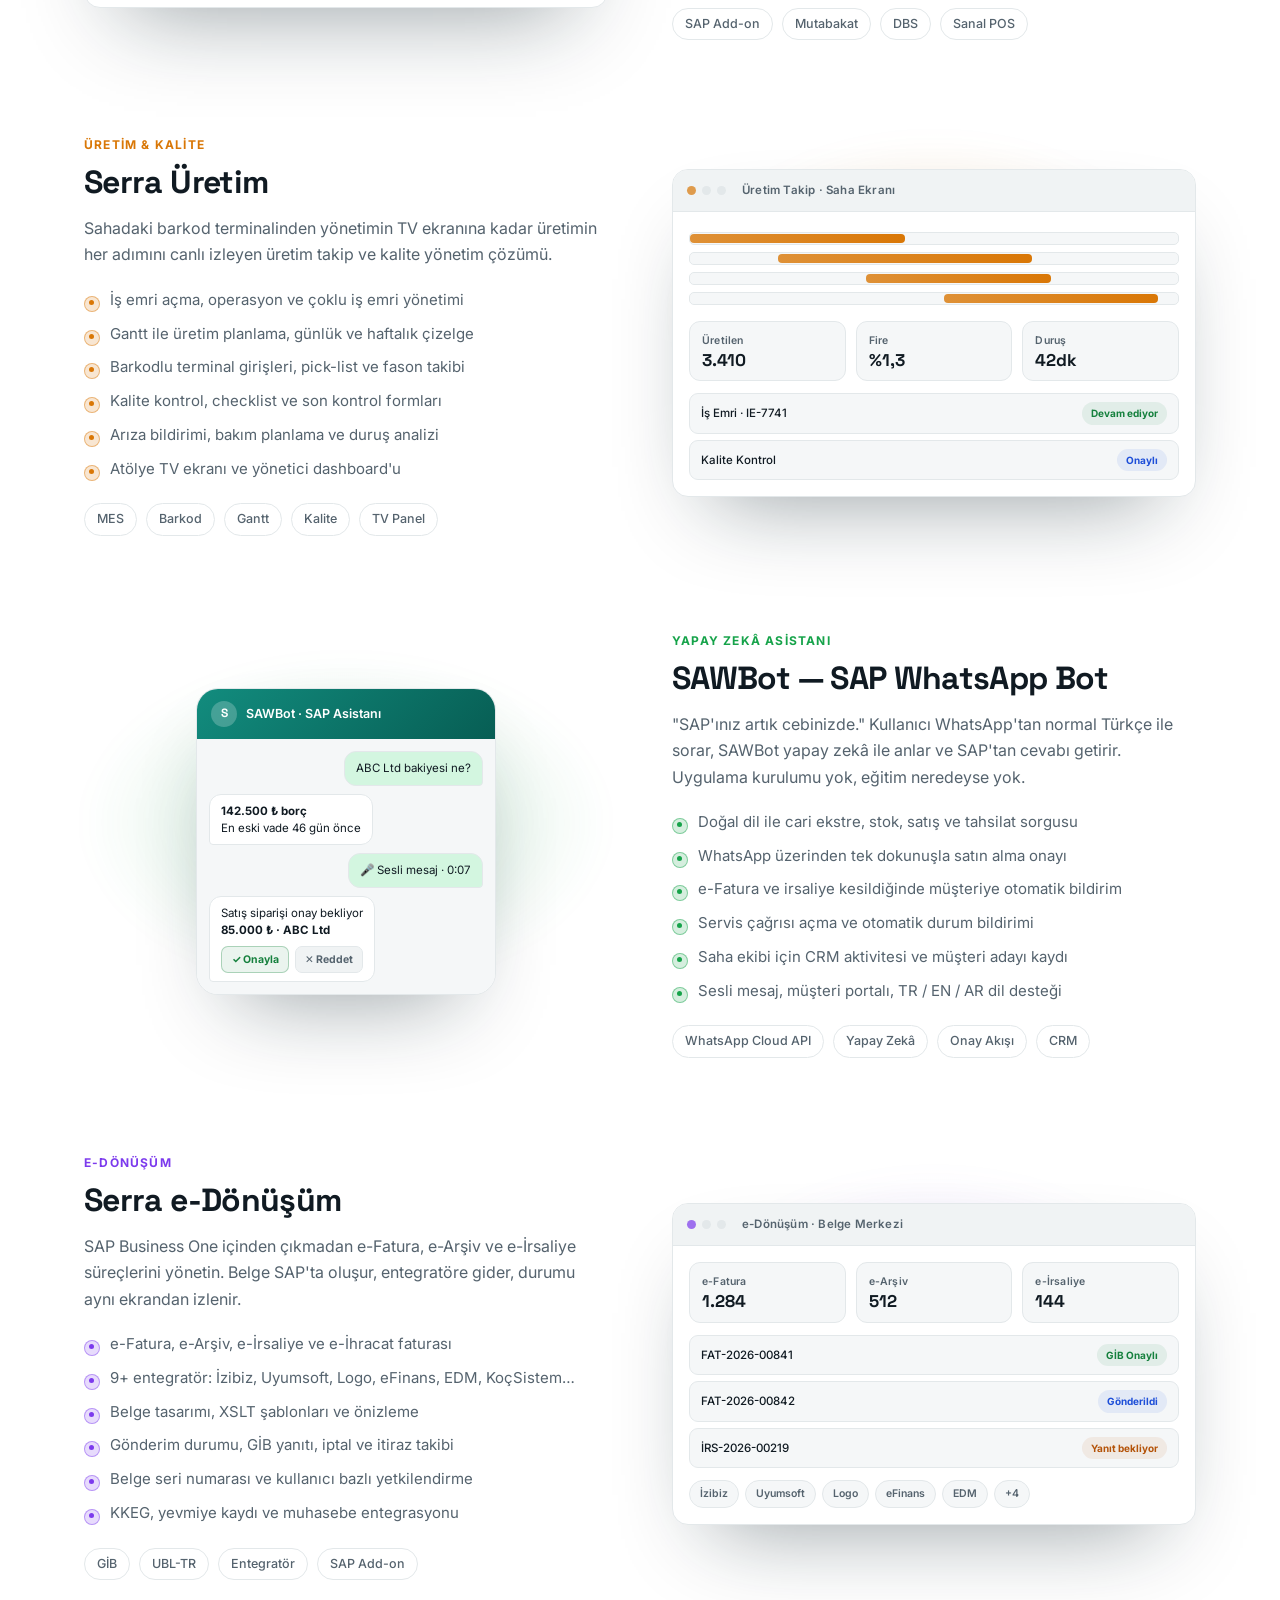
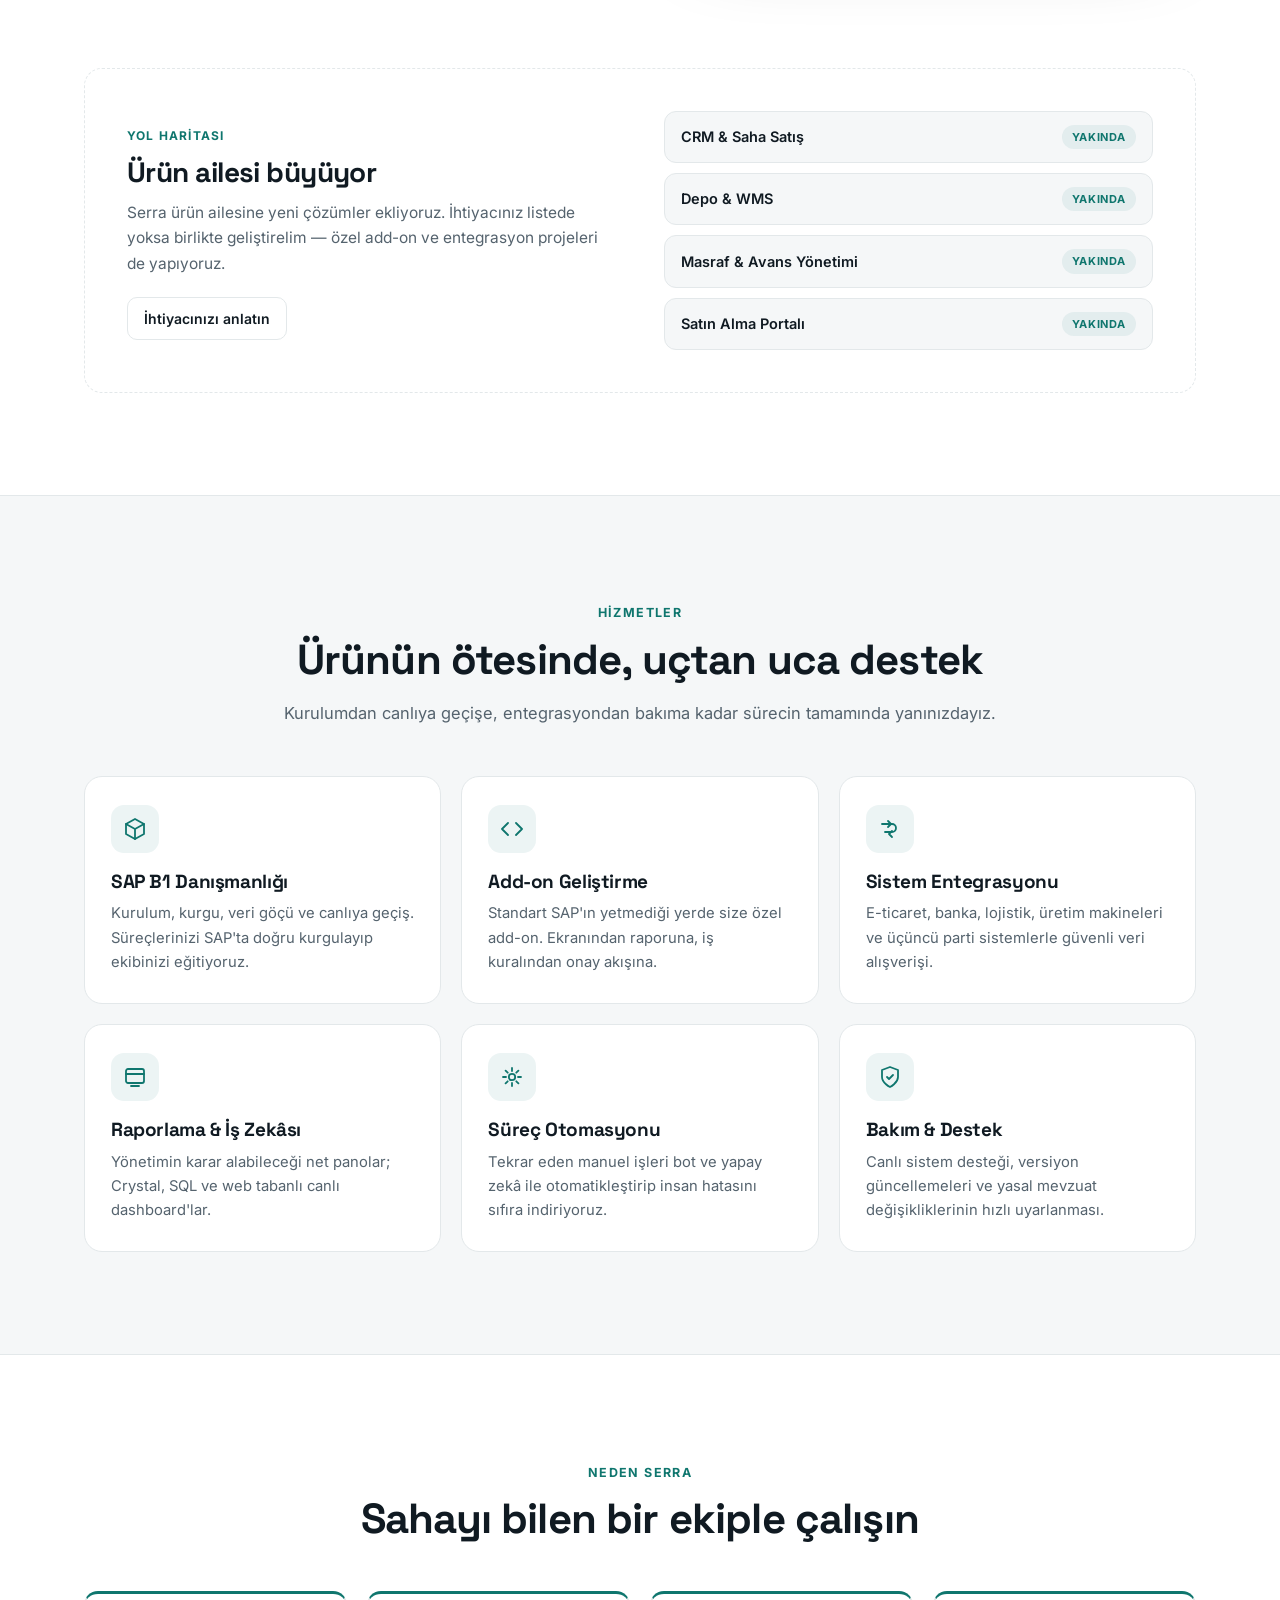
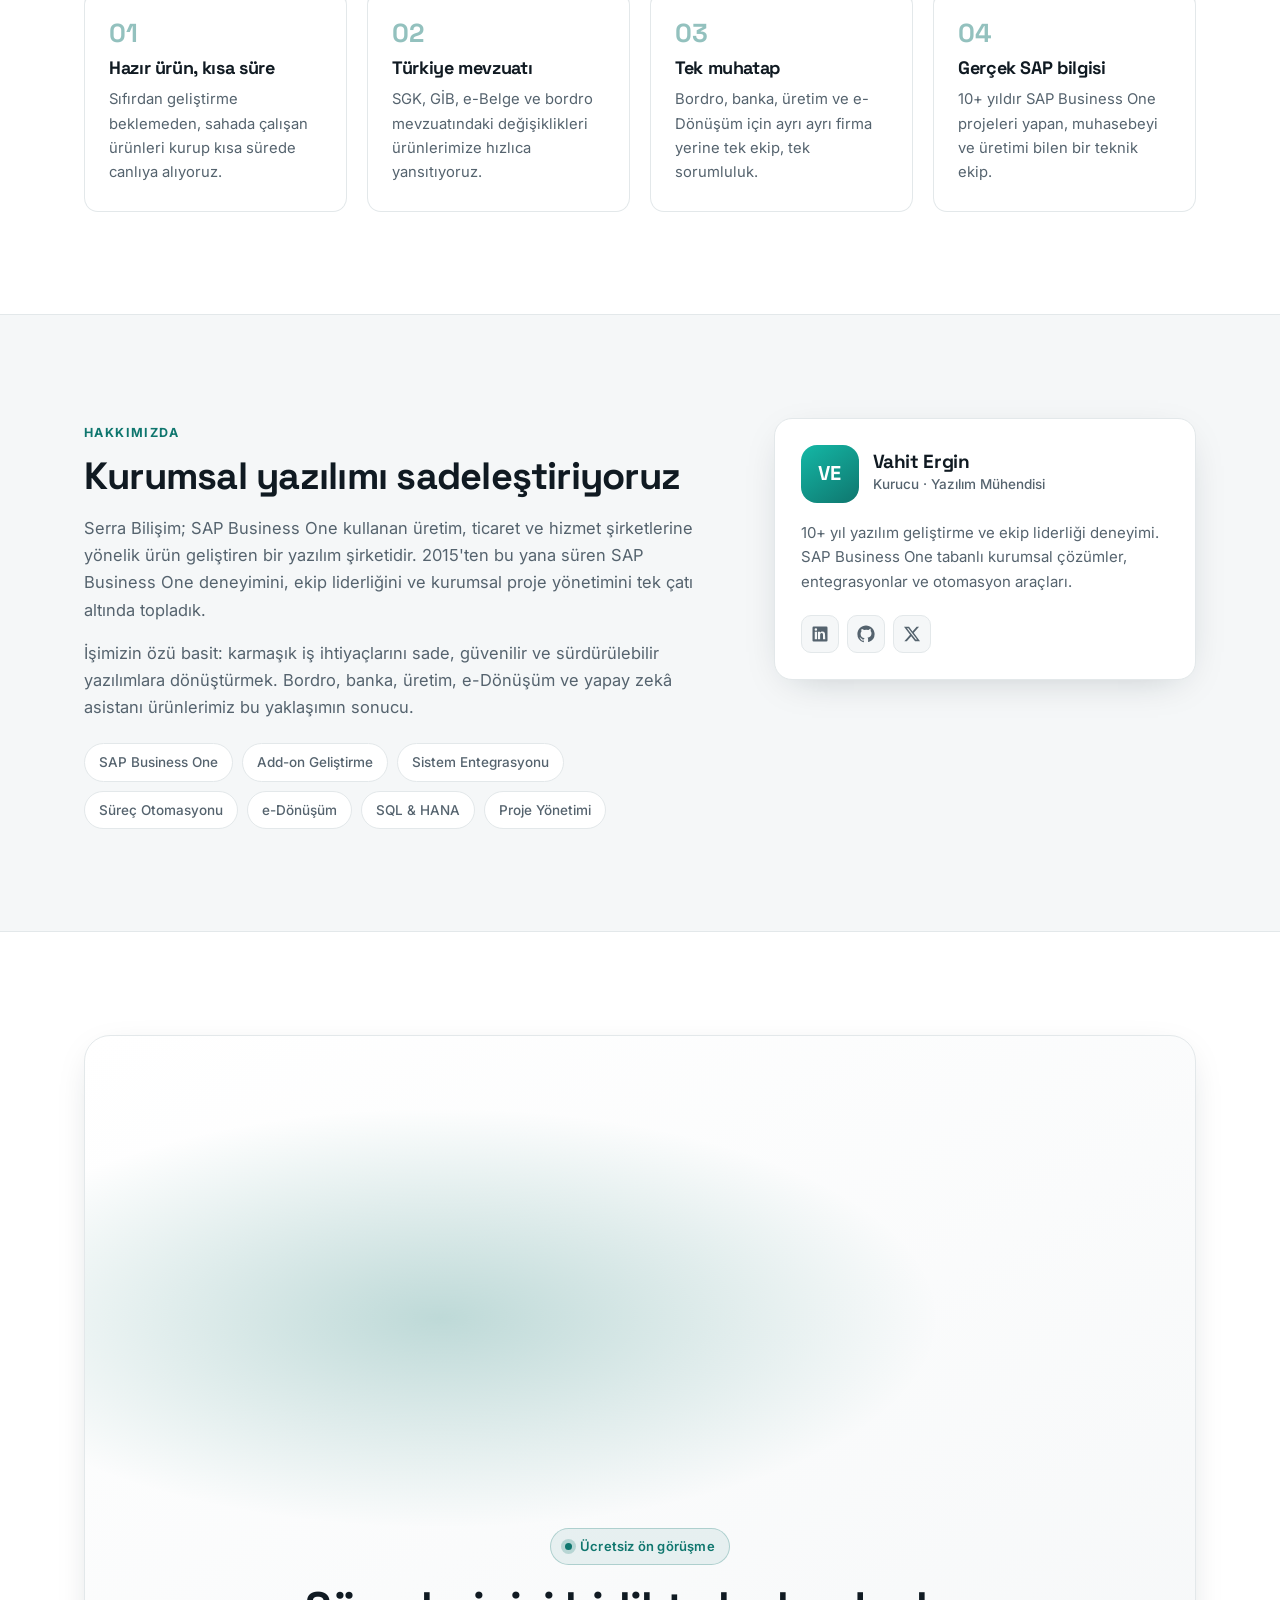
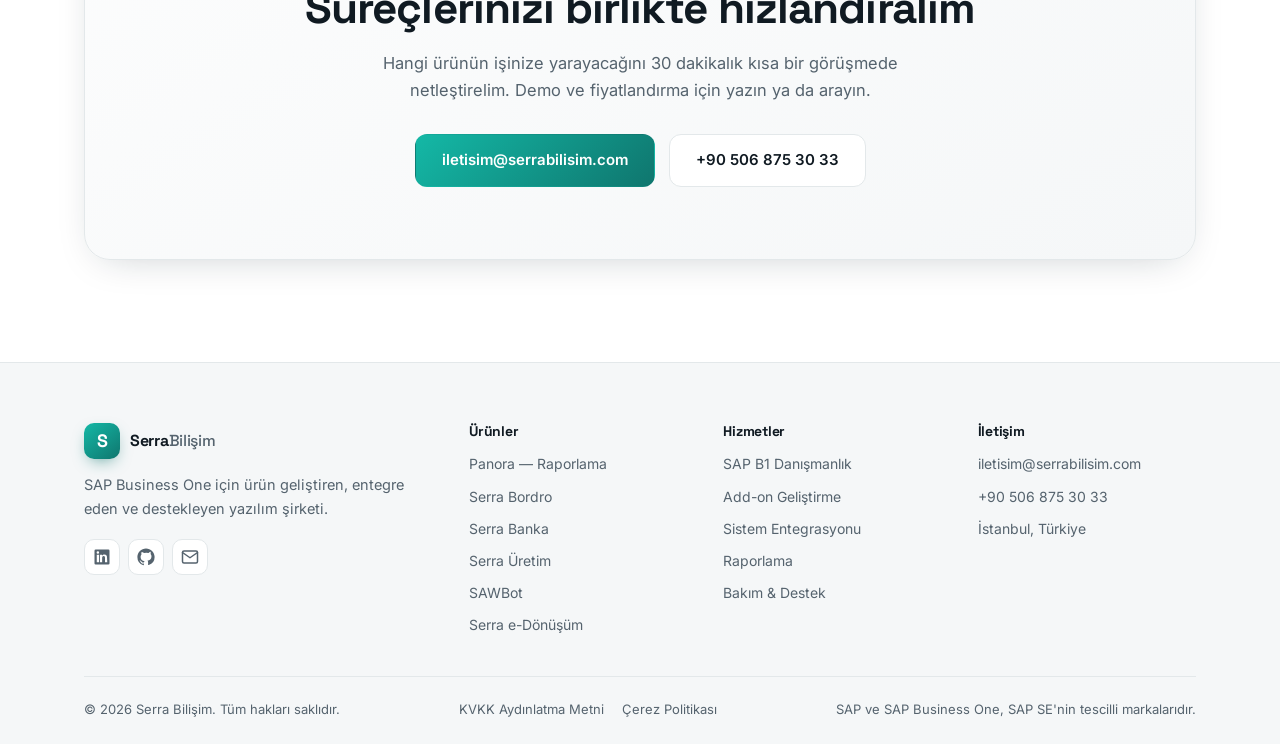
==== commit 3f46bb54: "Cerez banner'ini kaldir, olcumu Cloudflare Web Analytics'e gecir - LinkedIn Insight Tag ve rıza bann" ====
--- a/index.html
+++ b/index.html
@@ -615,33 +615,11 @@
         <span class="footer__legal">
           <a href="gizlilik.html">KVKK Aydınlatma Metni</a>
           <a href="gizlilik.html#cerez">Çerez Politikası</a>
-          <a href="#" data-consent-reopen>Çerez tercihleri</a>
         </span>
         <span>SAP ve SAP Business One, SAP SE'nin tescilli markalarıdır.</span>
       </div>
     </div>
   </footer>
-
-  <!-- ===== ÇEREZ RIZASI ===== -->
-  <div class="consent" id="consent" role="dialog" aria-live="polite" aria-label="Çerez tercihleri">
-    <div class="consent__inner">
-      <div class="consent__text">
-        <strong>Çerezleri kullanmamıza izin verir misiniz?</strong>
-        <p>
-          Sitemizin hangi içeriklerin ilgi çektiğini anlamak ve reklam
-          performansını ölçmek için LinkedIn Insight Tag çerezlerini kullanmak
-          istiyoruz. Bu çerezler siteyi kullanmanız için zorunlu değildir;
-          reddederseniz site aynı şekilde çalışır. Ayrıntı için
-          <a href="gizlilik.html#cerez">Çerez Politikası</a> ve
-          <a href="gizlilik.html">KVKK Aydınlatma Metni</a>.
-        </p>
-      </div>
-      <div class="consent__actions">
-        <button class="btn btn--ghost btn--sm" id="consentReject" type="button">Reddet</button>
-        <button class="btn btn--primary btn--sm" id="consentAccept" type="button">Kabul et</button>
-      </div>
-    </div>
-  </div>
 
   <script src="script.js"></script>
 </body>
--- a/styles.css
+++ b/styles.css
@@ -635,30 +635,6 @@
 .footer__legal a:hover { color: var(--accent); }
 
 /* =========================================================
-   ÇEREZ RIZA BANNER'I
-   ========================================================= */
-.consent {
-  position: fixed; left: 0; right: 0; bottom: 0; z-index: 80;
-  padding: 16px; pointer-events: none;
-  transform: translateY(120%); opacity: 0;
-  transition: transform 0.4s cubic-bezier(0.2, 0.8, 0.3, 1), opacity 0.3s ease;
-}
-.consent.is-open { transform: none; opacity: 1; pointer-events: auto; }
-.consent__inner {
-  max-width: 1000px; margin: 0 auto;
-  display: flex; align-items: center; gap: 22px; flex-wrap: wrap;
-  padding: 20px 24px; border-radius: 16px;
-  background: var(--surface); border: 1px solid var(--border);
-  box-shadow: var(--shadow-lg);
-}
-.consent__text { flex: 1; min-width: 260px; }
-.consent__text strong { display: block; font-size: 15px; font-family: "Space Grotesk", sans-serif; }
-.consent__text p { margin-top: 6px; font-size: 13.5px; color: var(--text-soft); line-height: 1.55; }
-.consent__text a { color: var(--accent); font-weight: 600; }
-.consent__text a:hover { text-decoration: underline; }
-.consent__actions { display: flex; gap: 10px; flex-shrink: 0; }
-
-/* =========================================================
    YASAL METİN SAYFASI
    ========================================================= */
 .legal { max-width: 780px; }
@@ -726,10 +702,6 @@
 }
 
 @media (max-width: 560px) {
-  .consent { padding: 10px; }
-  .consent__inner { padding: 18px; gap: 16px; }
-  .consent__actions { width: 100%; }
-  .consent__actions .btn { flex: 1; }
   .trust { flex-direction: column; align-items: flex-start; gap: 12px; }
   .footer__grid { grid-template-columns: 1fr; }
   .footer__bottom { flex-direction: column; text-align: left; }
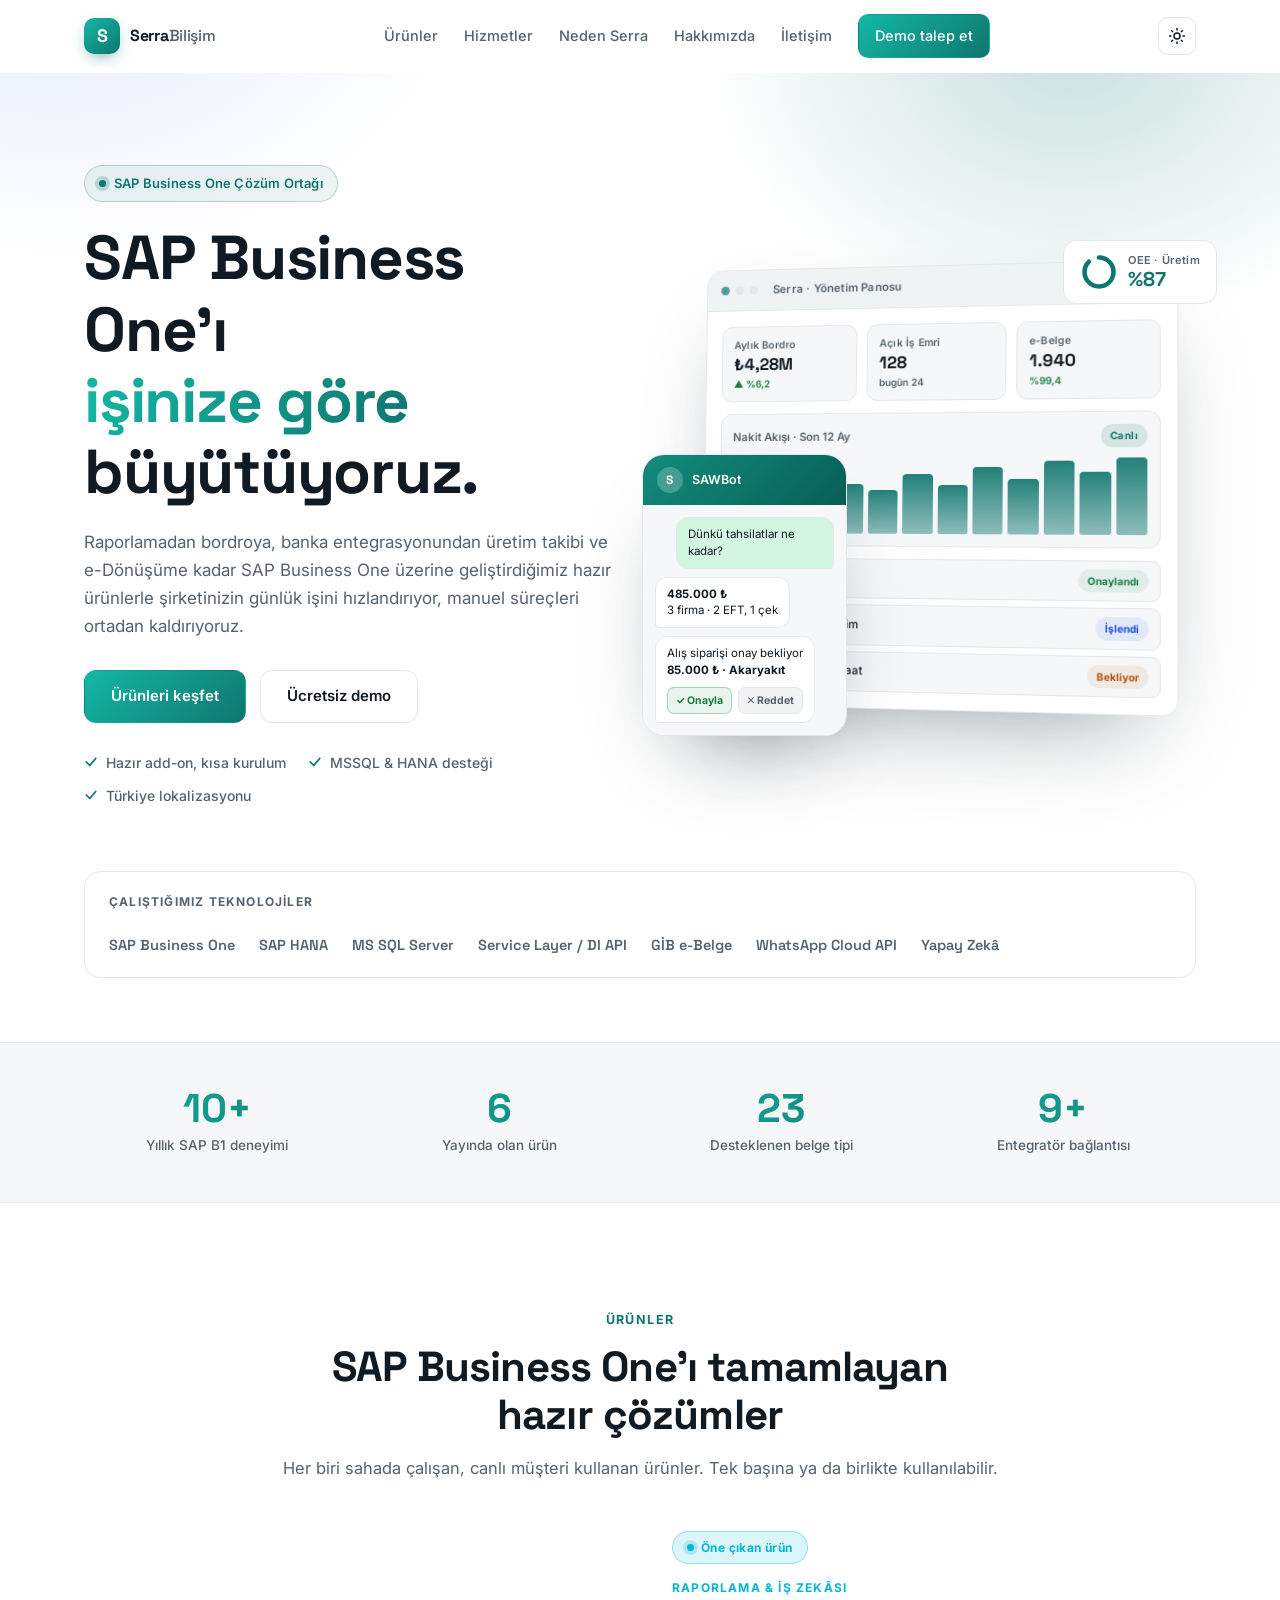
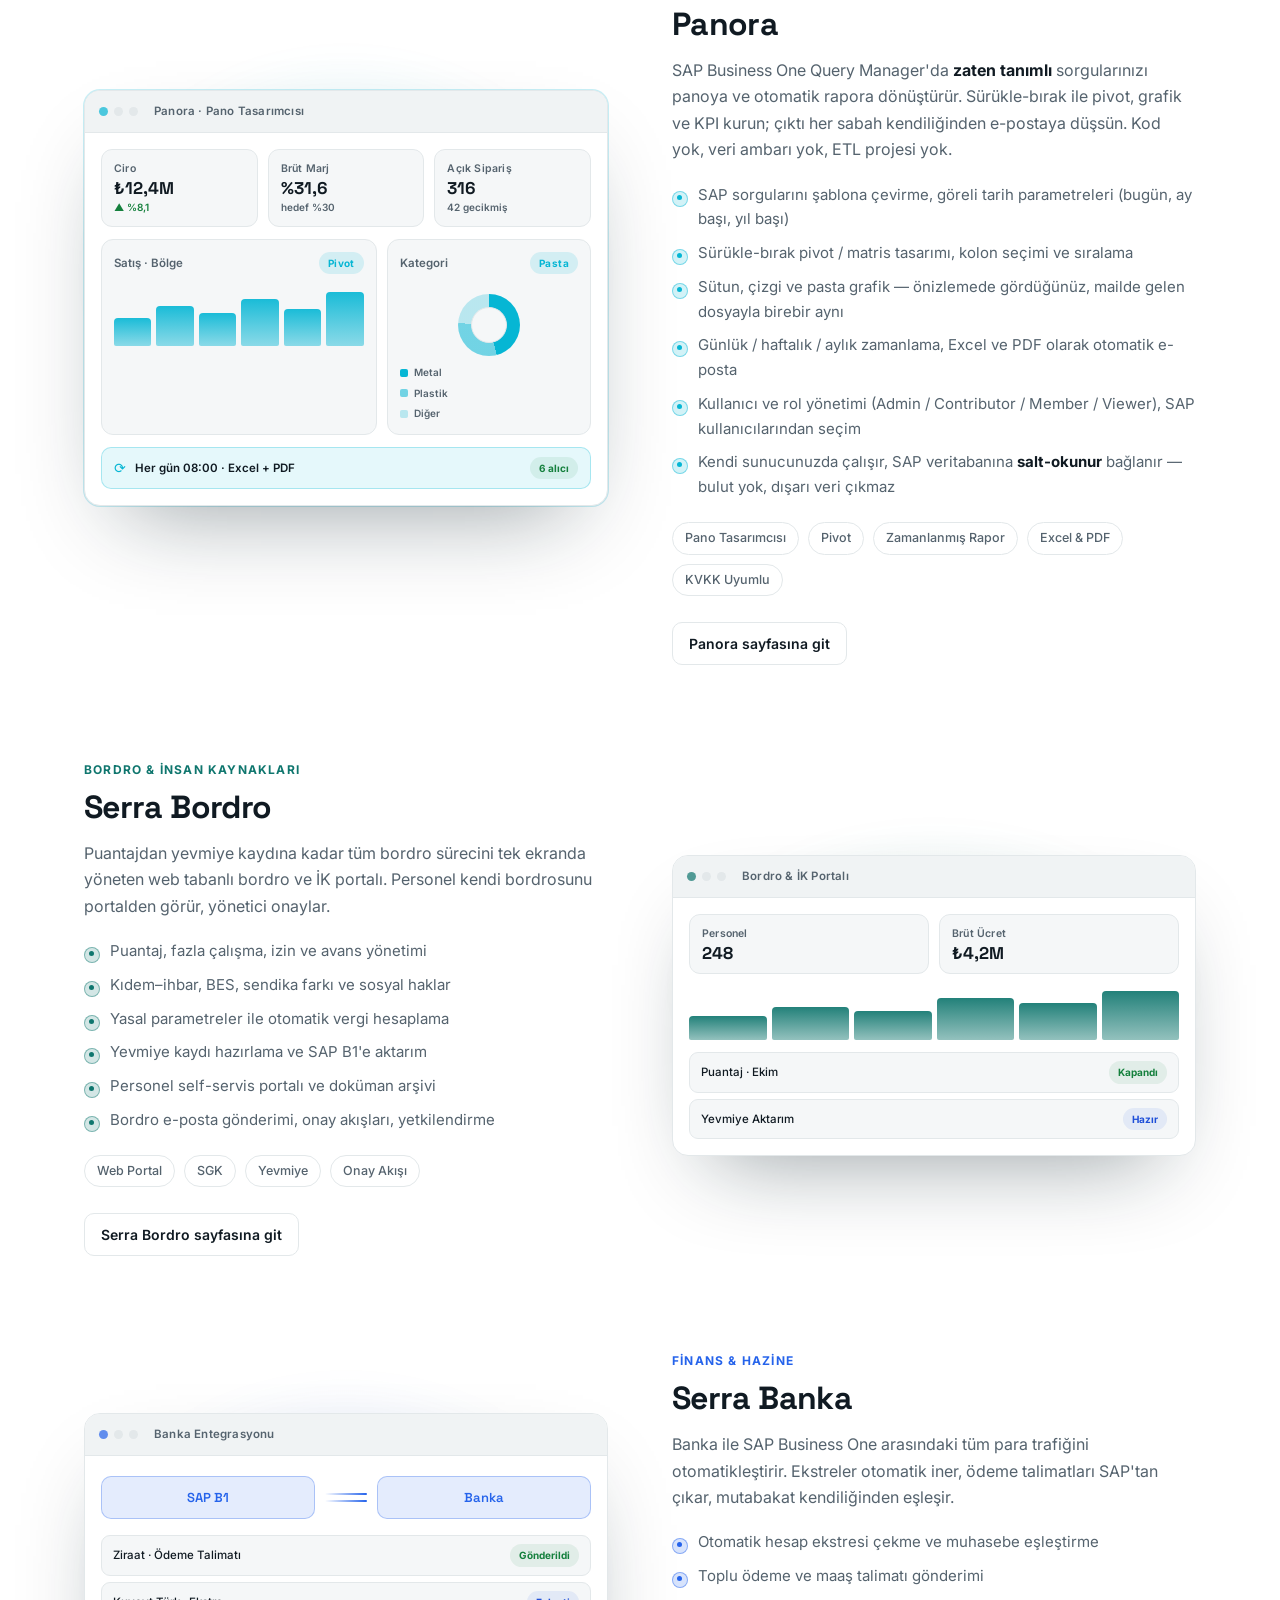
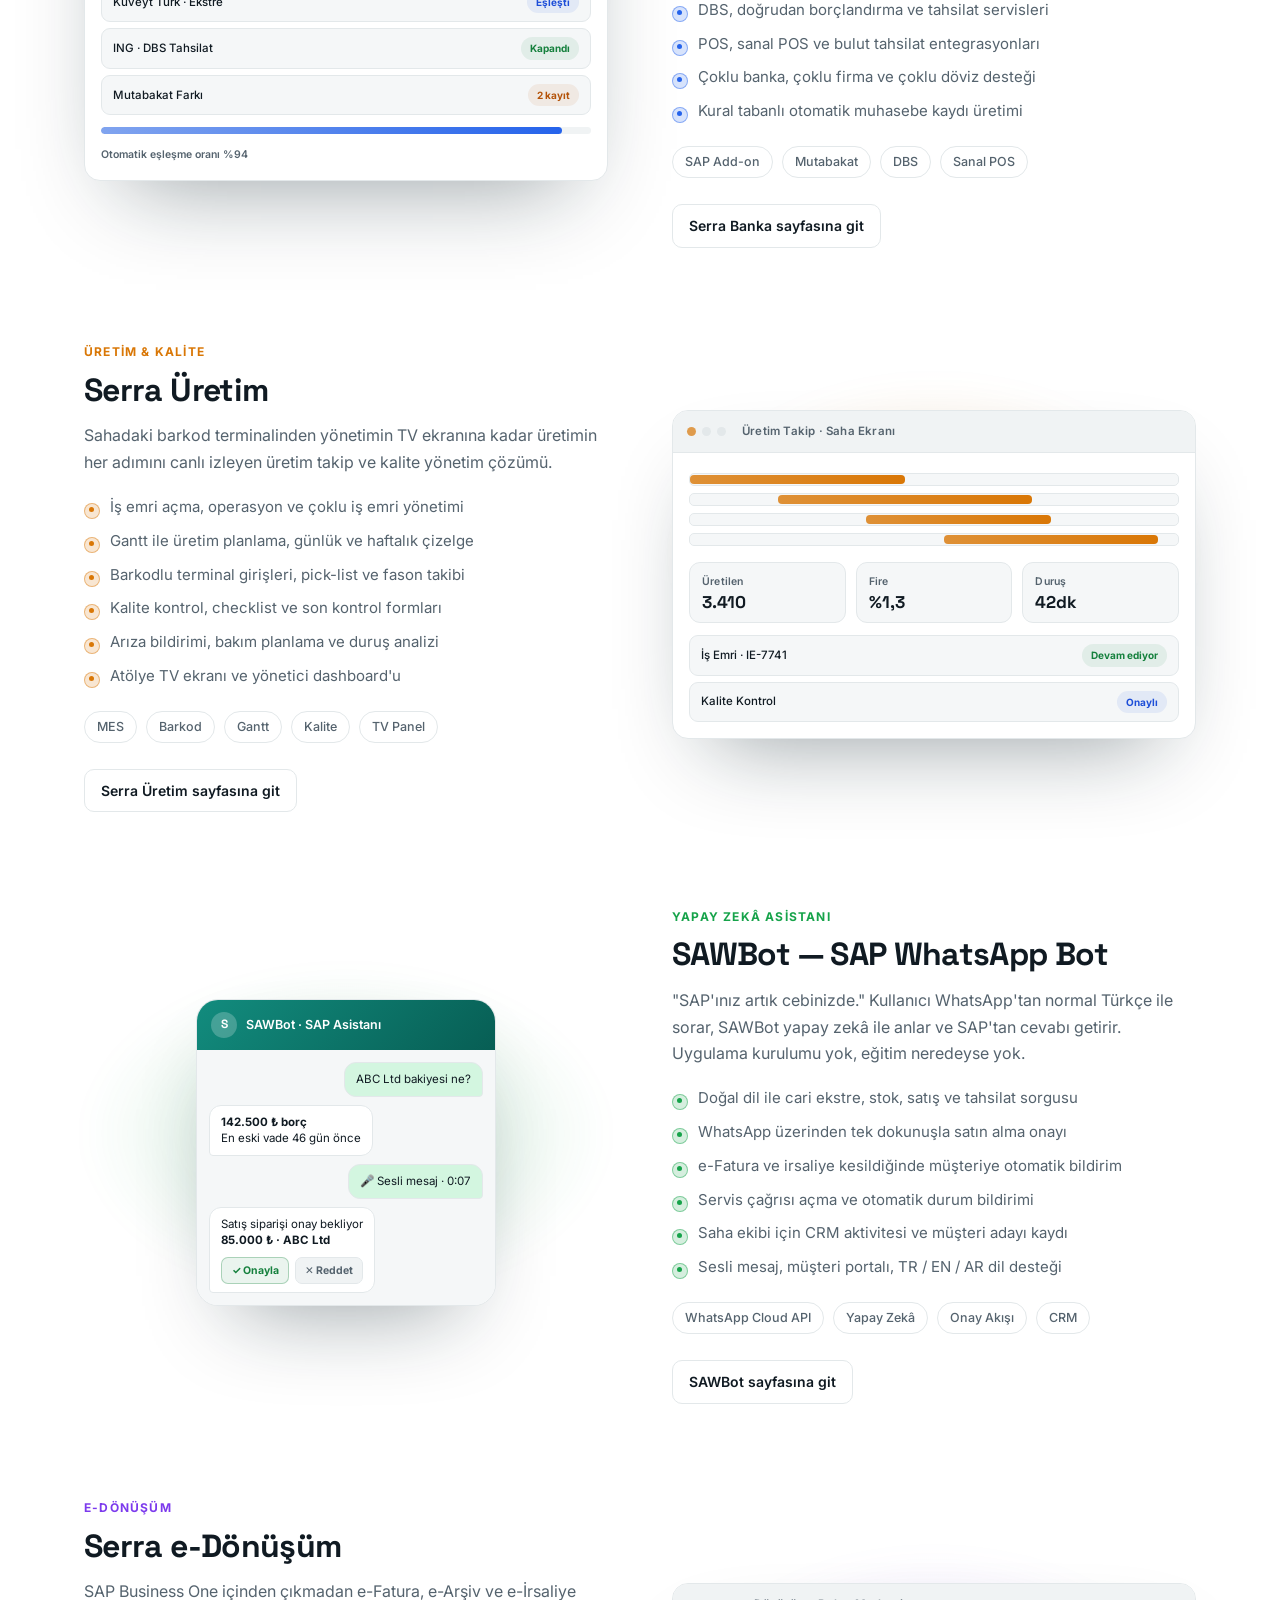
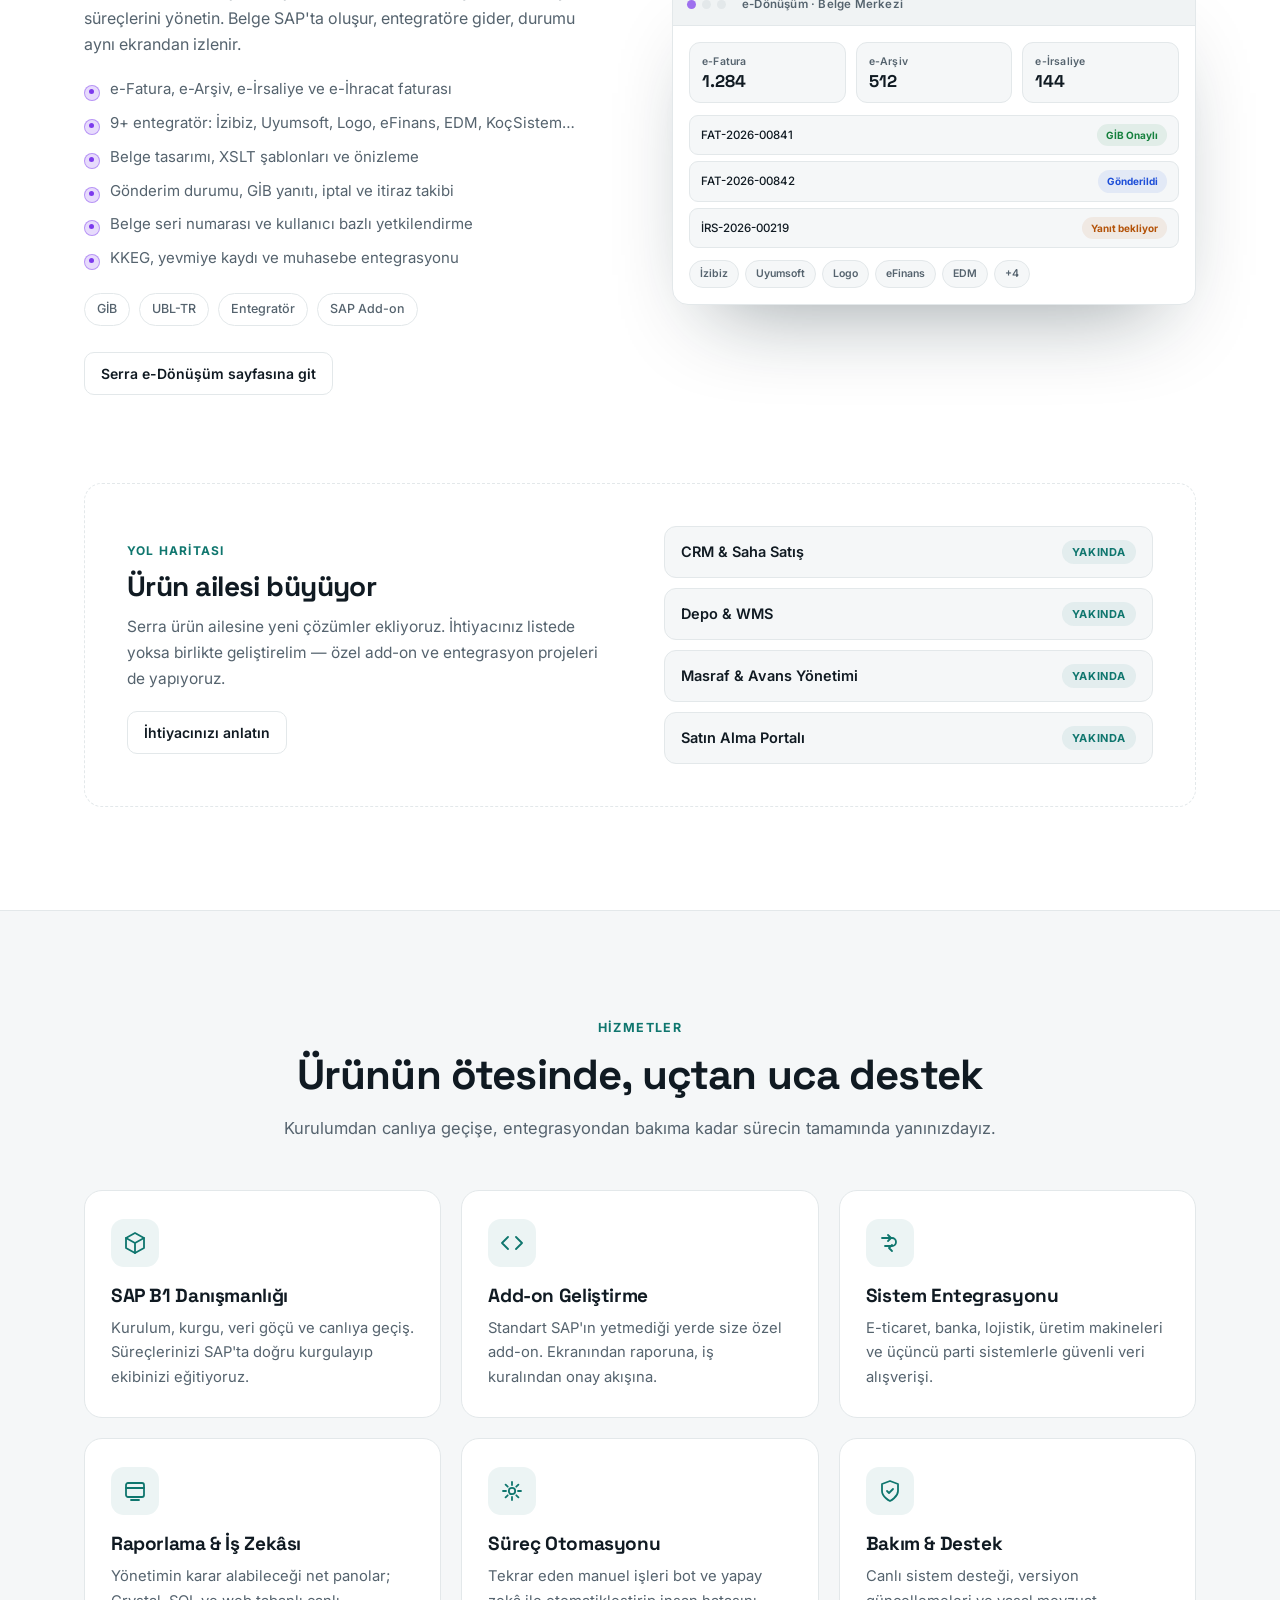
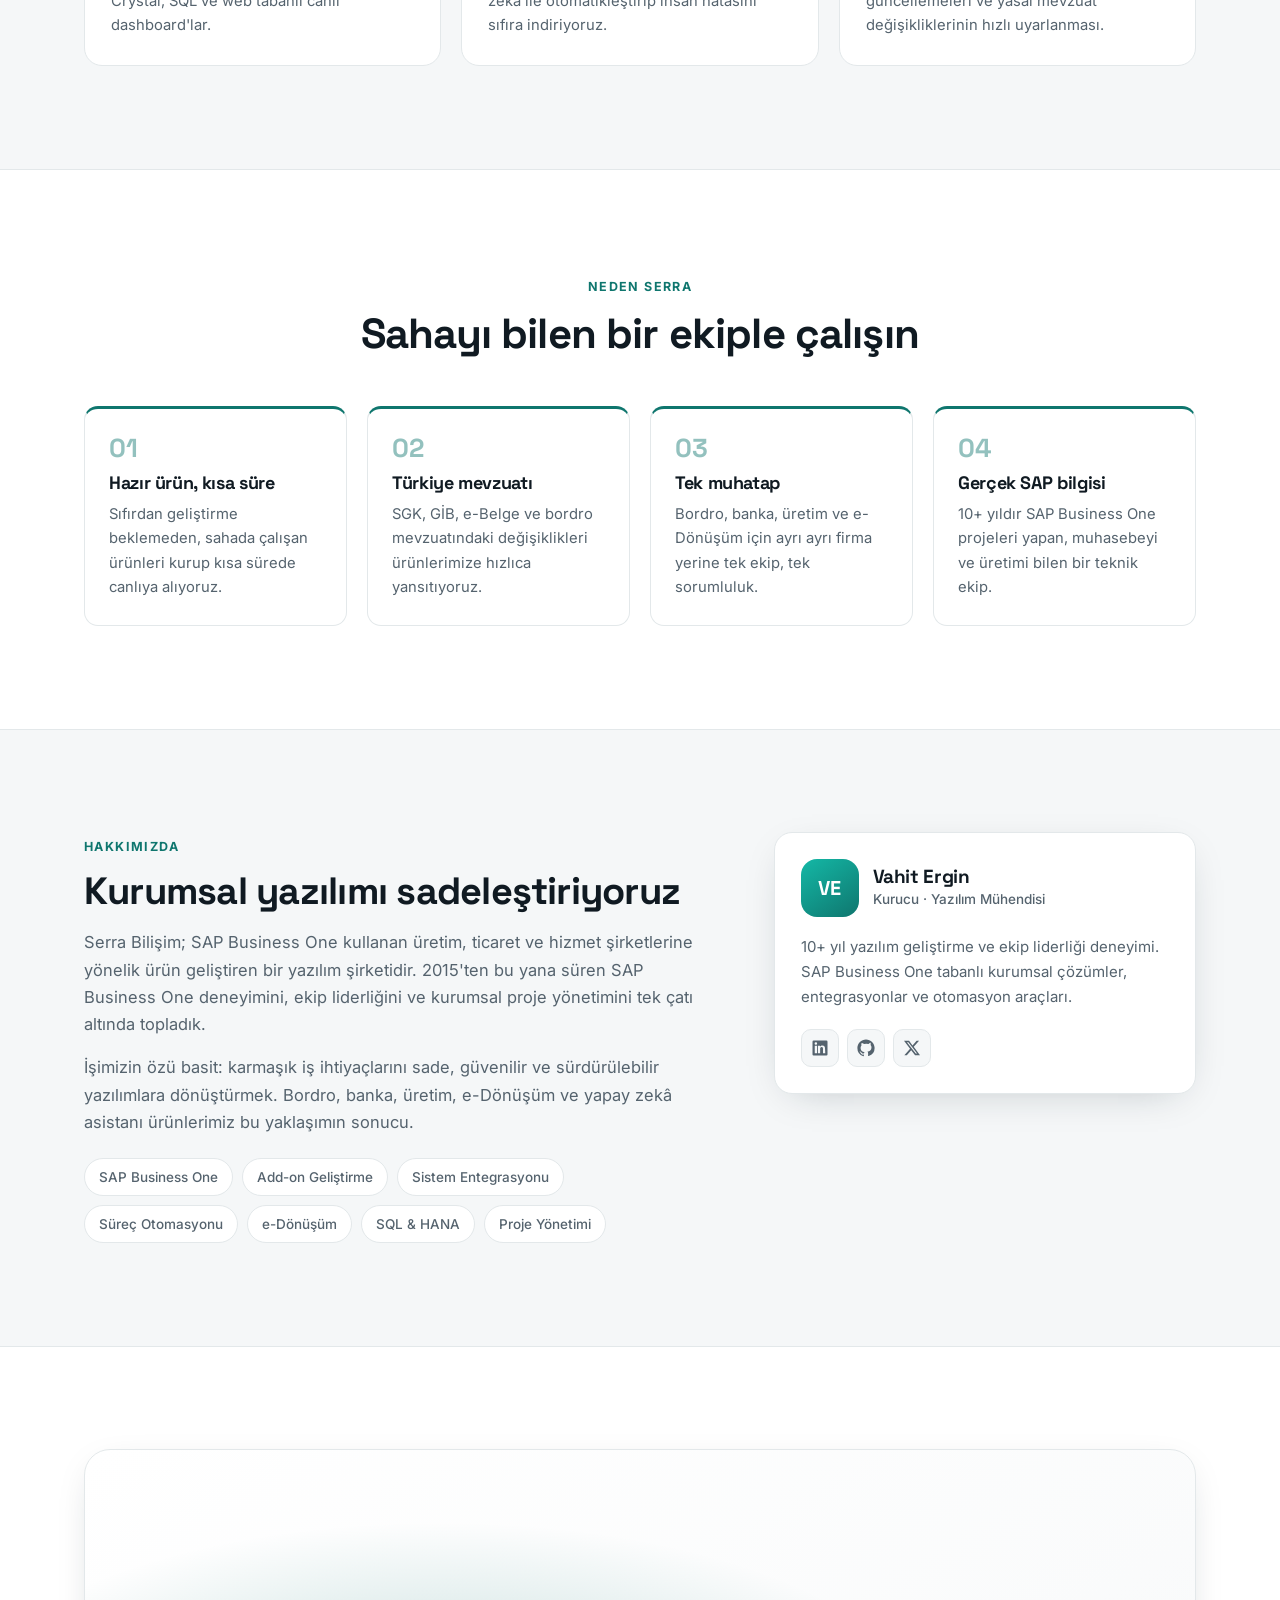
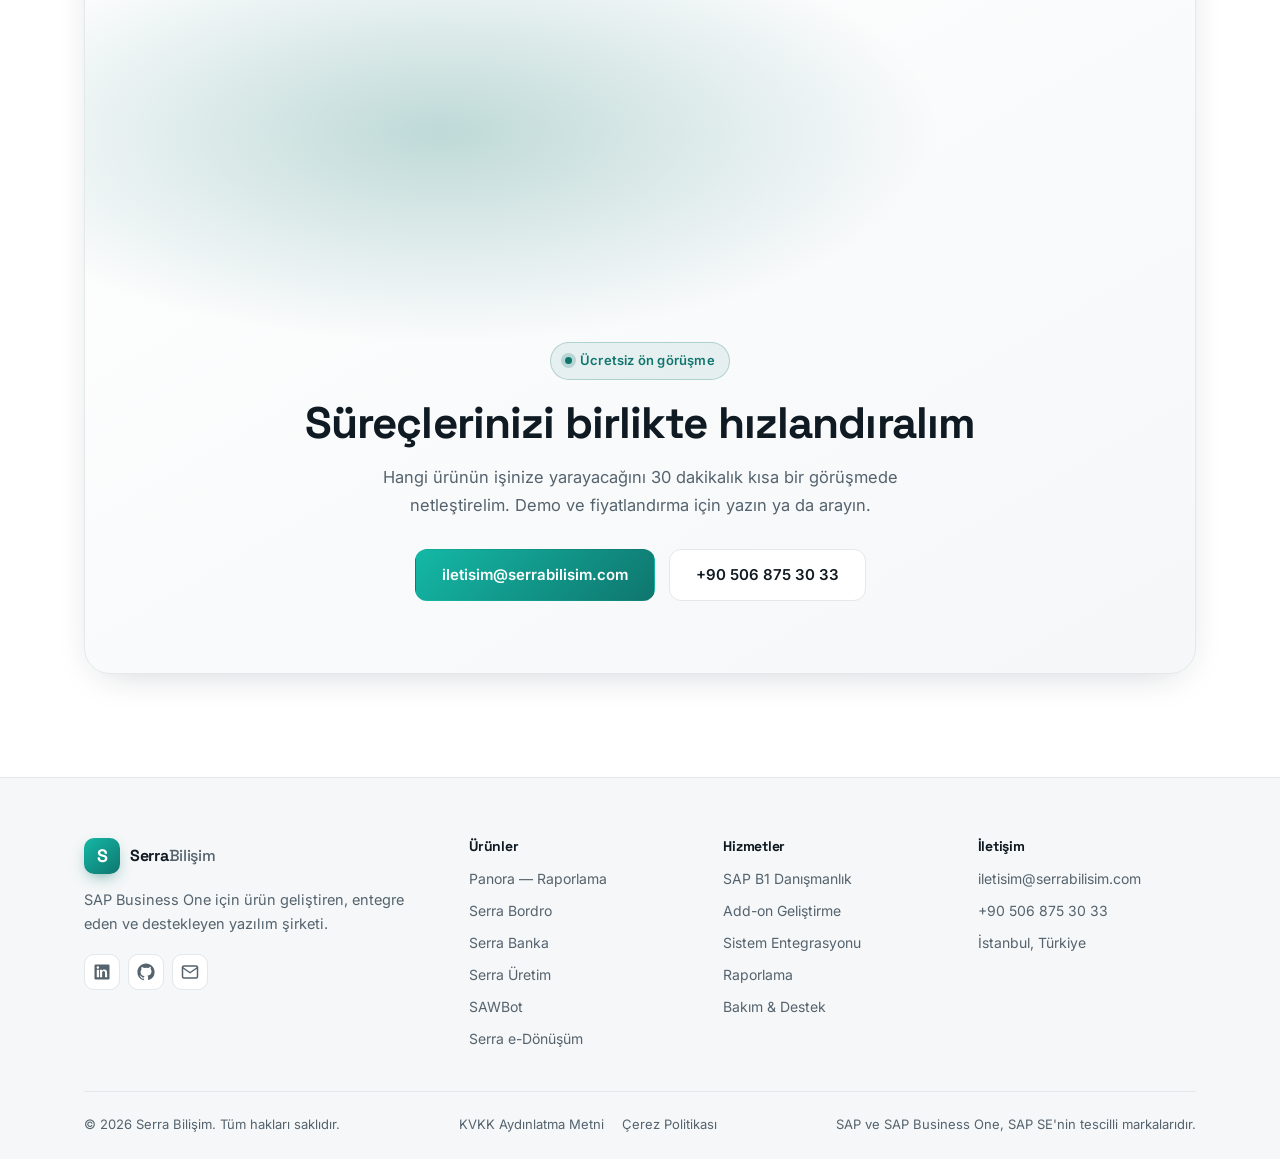
==== commit bf10f231: "Her urun icin ayri detay sayfasi ekle (/urunler/<slug>/) Ana sayfa tek indekslenebilir sayfaydi; her" ====
--- a/index.html
+++ b/index.html
@@ -27,15 +27,44 @@
   <script type="application/ld+json">
   {
     "@context": "https://schema.org",
-    "@type": "Organization",
-    "name": "Serra Bilişim",
-    "url": "https://serrabilisim.com/",
-    "email": "iletisim@serrabilisim.com",
-    "telephone": "+90 506 875 30 33",
-    "address": { "@type": "PostalAddress", "addressLocality": "İstanbul", "addressCountry": "TR" },
-    "description": "SAP Business One için Panora raporlama panosu, bordro, banka entegrasyonu, üretim takip, WhatsApp AI asistanı ve e-Dönüşüm ürünleri."
+    "@graph": [
+      {
+        "@type": "Organization",
+        "@id": "https://serrabilisim.com/#org",
+        "name": "Serra Bilişim",
+        "alternateName": ["Serra Bilisim", "Serra Bilişim Yazılım"],
+        "url": "https://serrabilisim.com/",
+        "email": "iletisim@serrabilisim.com",
+        "telephone": "+90 506 875 30 33",
+        "address": { "@type": "PostalAddress", "addressLocality": "İstanbul", "addressCountry": "TR" },
+        "areaServed": { "@type": "Country", "name": "Türkiye" },
+        "knowsAbout": ["SAP Business One", "SAP B1 raporlama", "SAP add-on geliştirme", "e-Fatura", "e-Dönüşüm", "bordro yazılımı", "banka entegrasyonu", "üretim takip"],
+        "description": "SAP Business One için Panora raporlama panosu, bordro, banka entegrasyonu, üretim takip, WhatsApp AI asistanı ve e-Dönüşüm ürünleri."
+      },
+      {
+        "@type": "WebSite",
+        "@id": "https://serrabilisim.com/#website",
+        "url": "https://serrabilisim.com/",
+        "name": "Serra Bilişim",
+        "inLanguage": "tr-TR",
+        "publisher": { "@id": "https://serrabilisim.com/#org" }
+      },
+      {
+        "@type": "ItemList",
+        "name": "Serra Bilişim ürünleri",
+        "itemListElement": [
+          { "@type": "ListItem", "position": 1, "item": { "@type": "SoftwareApplication", "name": "Panora", "url": "https://serrabilisim.com/urunler/panora/", "applicationCategory": "BusinessApplication", "operatingSystem": "Web", "description": "SAP Business One verisini tek ekranda toplayan raporlama ve iş zekâsı panosu.", "publisher": { "@id": "https://serrabilisim.com/#org" } } },
+          { "@type": "ListItem", "position": 2, "item": { "@type": "SoftwareApplication", "name": "Serra Bordro", "url": "https://serrabilisim.com/urunler/serra-bordro/", "applicationCategory": "BusinessApplication", "operatingSystem": "Web", "description": "SAP Business One ile entegre çalışan, Türkiye mevzuatına uyumlu bordro çözümü.", "publisher": { "@id": "https://serrabilisim.com/#org" } } },
+          { "@type": "ListItem", "position": 3, "item": { "@type": "SoftwareApplication", "name": "Serra Banka", "url": "https://serrabilisim.com/urunler/serra-banka/", "applicationCategory": "BusinessApplication", "operatingSystem": "Web", "description": "Banka ekstrelerini SAP Business One'a otomatik aktaran banka entegrasyon çözümü.", "publisher": { "@id": "https://serrabilisim.com/#org" } } },
+          { "@type": "ListItem", "position": 4, "item": { "@type": "SoftwareApplication", "name": "Serra Üretim", "url": "https://serrabilisim.com/urunler/serra-uretim/", "applicationCategory": "BusinessApplication", "operatingSystem": "Web", "description": "SAP Business One için saha odaklı üretim takip ve terminal çözümü.", "publisher": { "@id": "https://serrabilisim.com/#org" } } },
+          { "@type": "ListItem", "position": 5, "item": { "@type": "SoftwareApplication", "name": "SAWBot", "url": "https://serrabilisim.com/urunler/sawbot/", "applicationCategory": "BusinessApplication", "operatingSystem": "Web", "description": "SAP Business One verisini WhatsApp üzerinden sorgulayan yapay zekâ asistanı.", "publisher": { "@id": "https://serrabilisim.com/#org" } } },
+          { "@type": "ListItem", "position": 6, "item": { "@type": "SoftwareApplication", "name": "Serra e-Dönüşüm", "url": "https://serrabilisim.com/urunler/serra-e-donusum/", "applicationCategory": "BusinessApplication", "operatingSystem": "Web", "description": "SAP Business One için e-Fatura, e-Arşiv, e-İrsaliye ve e-Defter entegrasyonu.", "publisher": { "@id": "https://serrabilisim.com/#org" } } }
+        ]
+      }
+    ]
   }
   </script>
+
 </head>
 <body>
   <a class="skip" href="#urunler">İçeriğe geç</a>
@@ -227,6 +256,9 @@
               <div class="tags tags--sm">
                 <span>Pano Tasarımcısı</span><span>Pivot</span><span>Zamanlanmış Rapor</span><span>Excel &amp; PDF</span><span>KVKK Uyumlu</span>
               </div>
+              <div class="pcard__cta">
+                <a class="btn btn--ghost btn--sm" href="urunler/panora/">Panora sayfasına git</a>
+              </div>
             </div>
           </article>
 
@@ -265,6 +297,9 @@
               <div class="tags tags--sm">
                 <span>Web Portal</span><span>SGK</span><span>Yevmiye</span><span>Onay Akışı</span>
               </div>
+              <div class="pcard__cta">
+                <a class="btn btn--ghost btn--sm" href="urunler/serra-bordro/">Serra Bordro sayfasına git</a>
+              </div>
             </div>
           </article>
 
@@ -305,6 +340,9 @@
               <div class="tags tags--sm">
                 <span>SAP Add-on</span><span>Mutabakat</span><span>DBS</span><span>Sanal POS</span>
               </div>
+              <div class="pcard__cta">
+                <a class="btn btn--ghost btn--sm" href="urunler/serra-banka/">Serra Banka sayfasına git</a>
+              </div>
             </div>
           </article>
 
@@ -347,6 +385,9 @@
               <div class="tags tags--sm">
                 <span>MES</span><span>Barkod</span><span>Gantt</span><span>Kalite</span><span>TV Panel</span>
               </div>
+              <div class="pcard__cta">
+                <a class="btn btn--ghost btn--sm" href="urunler/serra-uretim/">Serra Üretim sayfasına git</a>
+              </div>
             </div>
           </article>
 
@@ -381,6 +422,9 @@
               <div class="tags tags--sm">
                 <span>WhatsApp Cloud API</span><span>Yapay Zekâ</span><span>Onay Akışı</span><span>CRM</span>
               </div>
+              <div class="pcard__cta">
+                <a class="btn btn--ghost btn--sm" href="urunler/sawbot/">SAWBot sayfasına git</a>
+              </div>
             </div>
           </article>
 
@@ -420,6 +464,9 @@
               </ul>
               <div class="tags tags--sm">
                 <span>GİB</span><span>UBL-TR</span><span>Entegratör</span><span>SAP Add-on</span>
+              </div>
+              <div class="pcard__cta">
+                <a class="btn btn--ghost btn--sm" href="urunler/serra-e-donusum/">Serra e-Dönüşüm sayfasına git</a>
               </div>
             </div>
           </article>
@@ -588,12 +635,12 @@
         </div>
         <div class="footer__col">
           <h4>Ürünler</h4>
-          <a href="#urunler">Panora — Raporlama</a>
-          <a href="#urunler">Serra Bordro</a>
-          <a href="#urunler">Serra Banka</a>
-          <a href="#urunler">Serra Üretim</a>
-          <a href="#urunler">SAWBot</a>
-          <a href="#urunler">Serra e-Dönüşüm</a>
+          <a href="urunler/panora/">Panora — Raporlama</a>
+          <a href="urunler/serra-bordro/">Serra Bordro</a>
+          <a href="urunler/serra-banka/">Serra Banka</a>
+          <a href="urunler/serra-uretim/">Serra Üretim</a>
+          <a href="urunler/sawbot/">SAWBot</a>
+          <a href="urunler/serra-e-donusum/">Serra e-Dönüşüm</a>
         </div>
         <div class="footer__col">
           <h4>Hizmetler</h4>
--- a/styles.css
+++ b/styles.css
@@ -716,3 +716,26 @@
   .float-a, .float-b, .bars i, .flow__arrow em { animation: none; }
   html { scroll-behavior: auto; }
 }
+
+/* =========================================================
+   ÜRÜN DETAY SAYFALARI (/urunler/<slug>/)
+   ========================================================= */
+.crumbs {
+  display: flex; flex-wrap: wrap; align-items: center; gap: 8px;
+  margin-bottom: clamp(28px, 4vw, 44px);
+  font-size: 14px; color: var(--text-soft);
+}
+.crumbs a { color: var(--text-soft); text-decoration: none; transition: color 0.18s ease; }
+.crumbs a:hover { color: var(--accent); }
+.crumbs span[aria-hidden] { opacity: 0.45; }
+.crumbs span[aria-current] { color: var(--text); font-weight: 600; }
+
+/* ürün sayfasında kart başlığı h1 — ana sayfadaki h3 ile aynı ölçek */
+.pcard__body h1 { font-size: clamp(24px, 3vw, 32px); margin-top: 8px; }
+
+.pcard__cta { display: flex; flex-wrap: wrap; gap: 12px; margin-top: 26px; }
+
+/* diğer ürünler ızgarasındaki tıklanabilir kart */
+.scard--link { display: block; text-decoration: none; color: inherit; }
+.scard--link .pcard__kicker { display: block; margin-bottom: 6px; }
+.scard--link:hover { border-color: var(--p, var(--accent)); }
